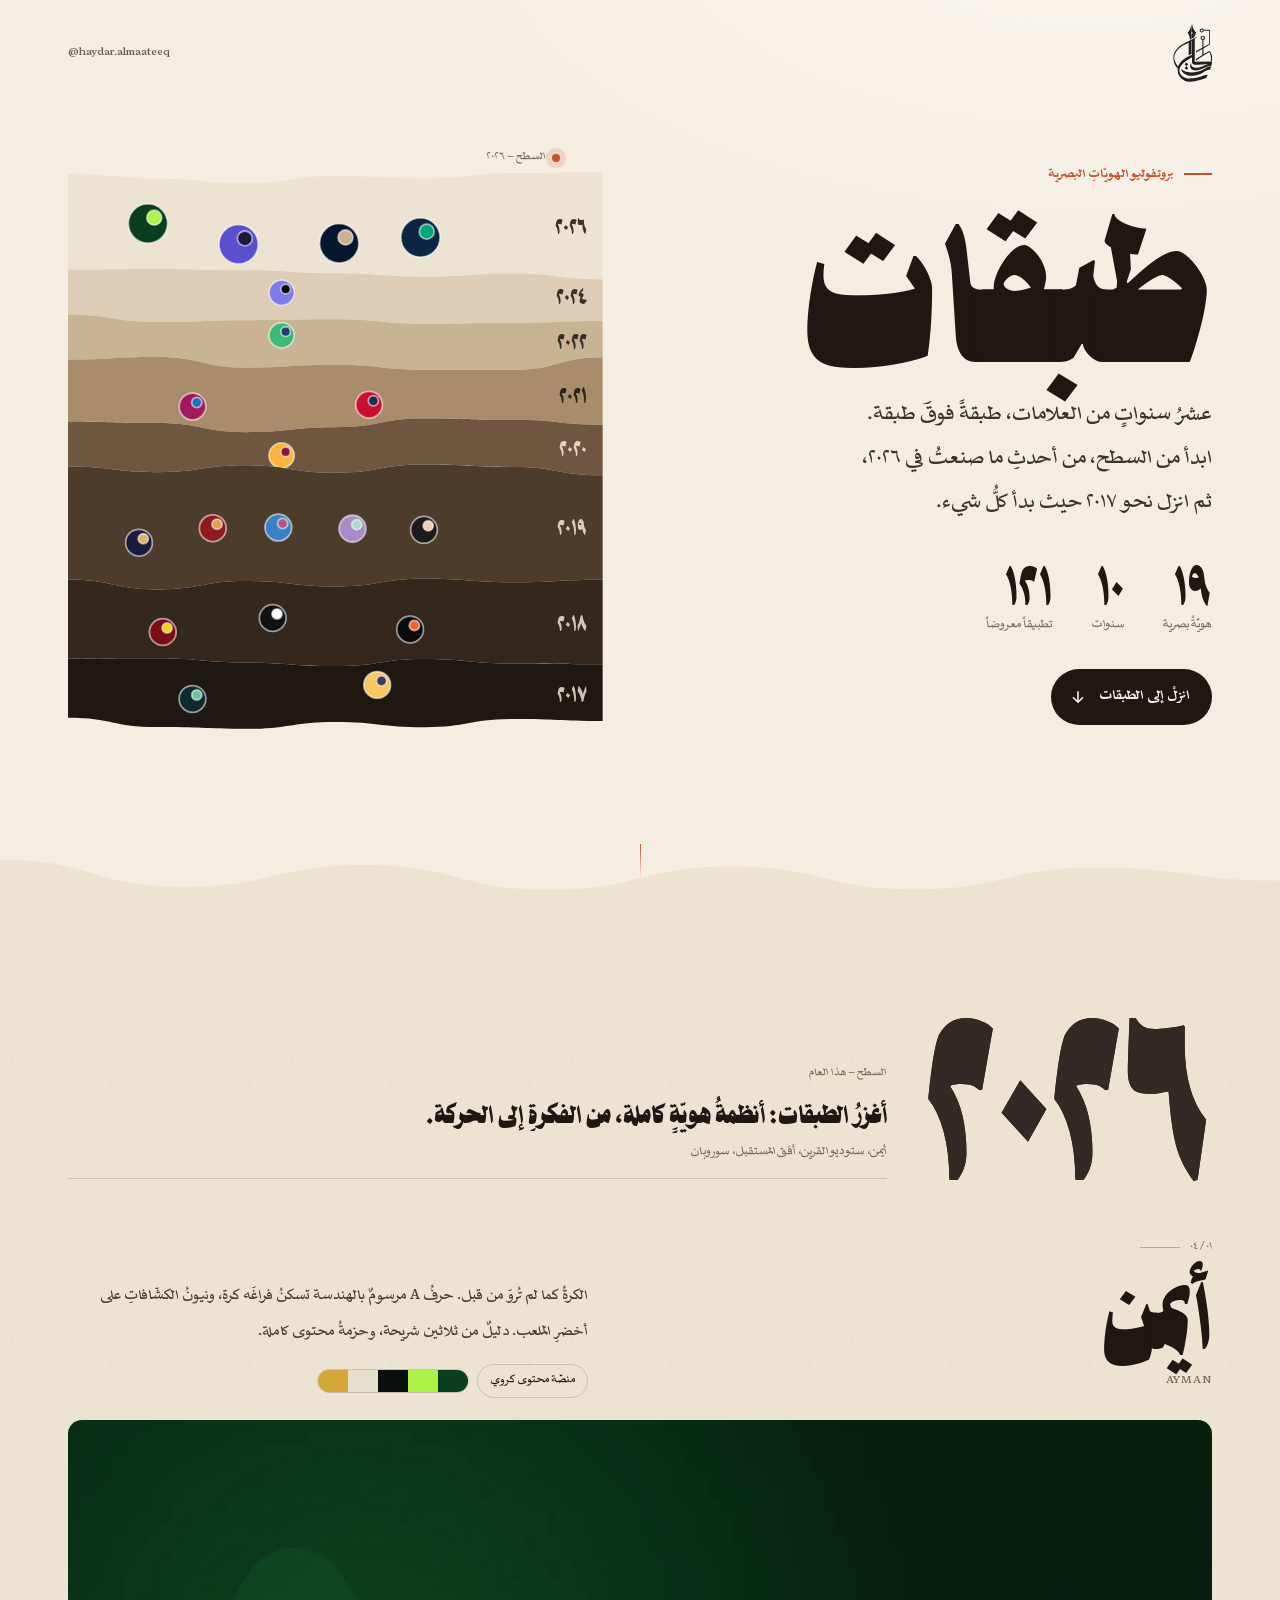
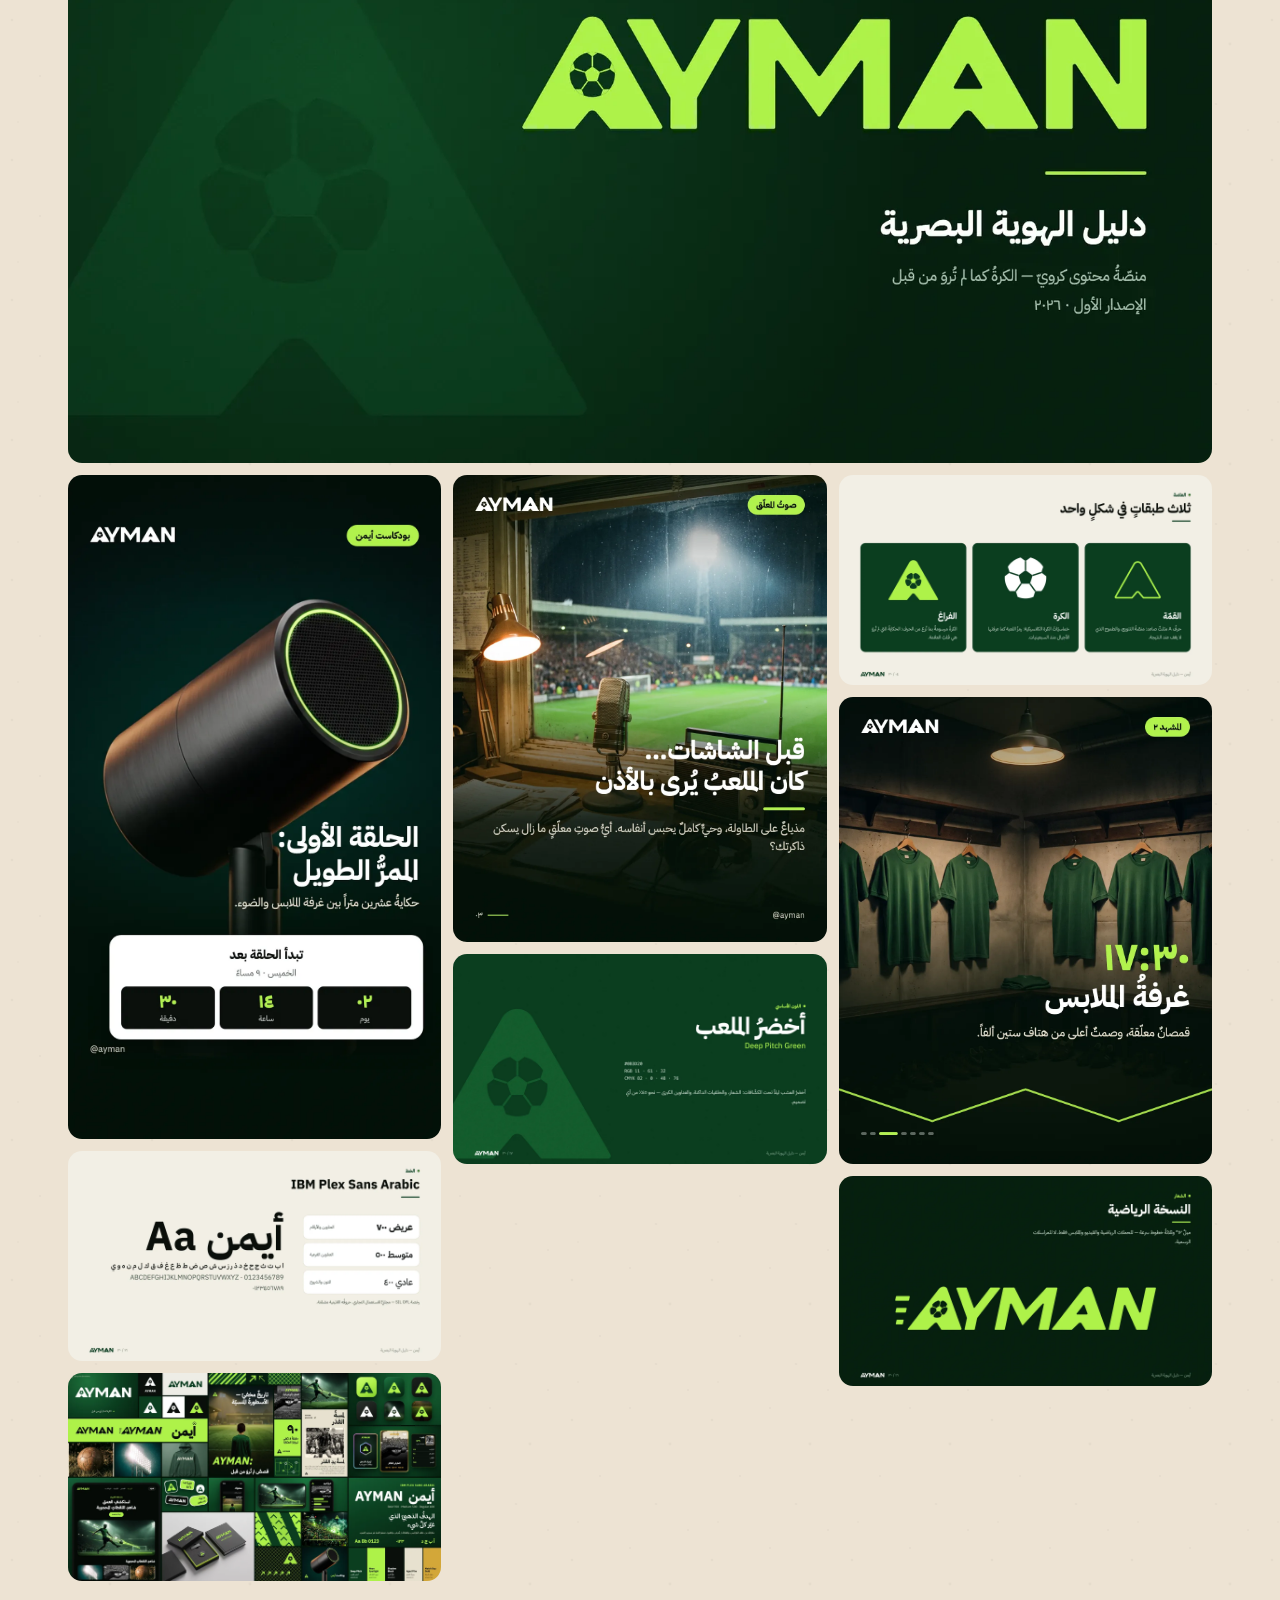
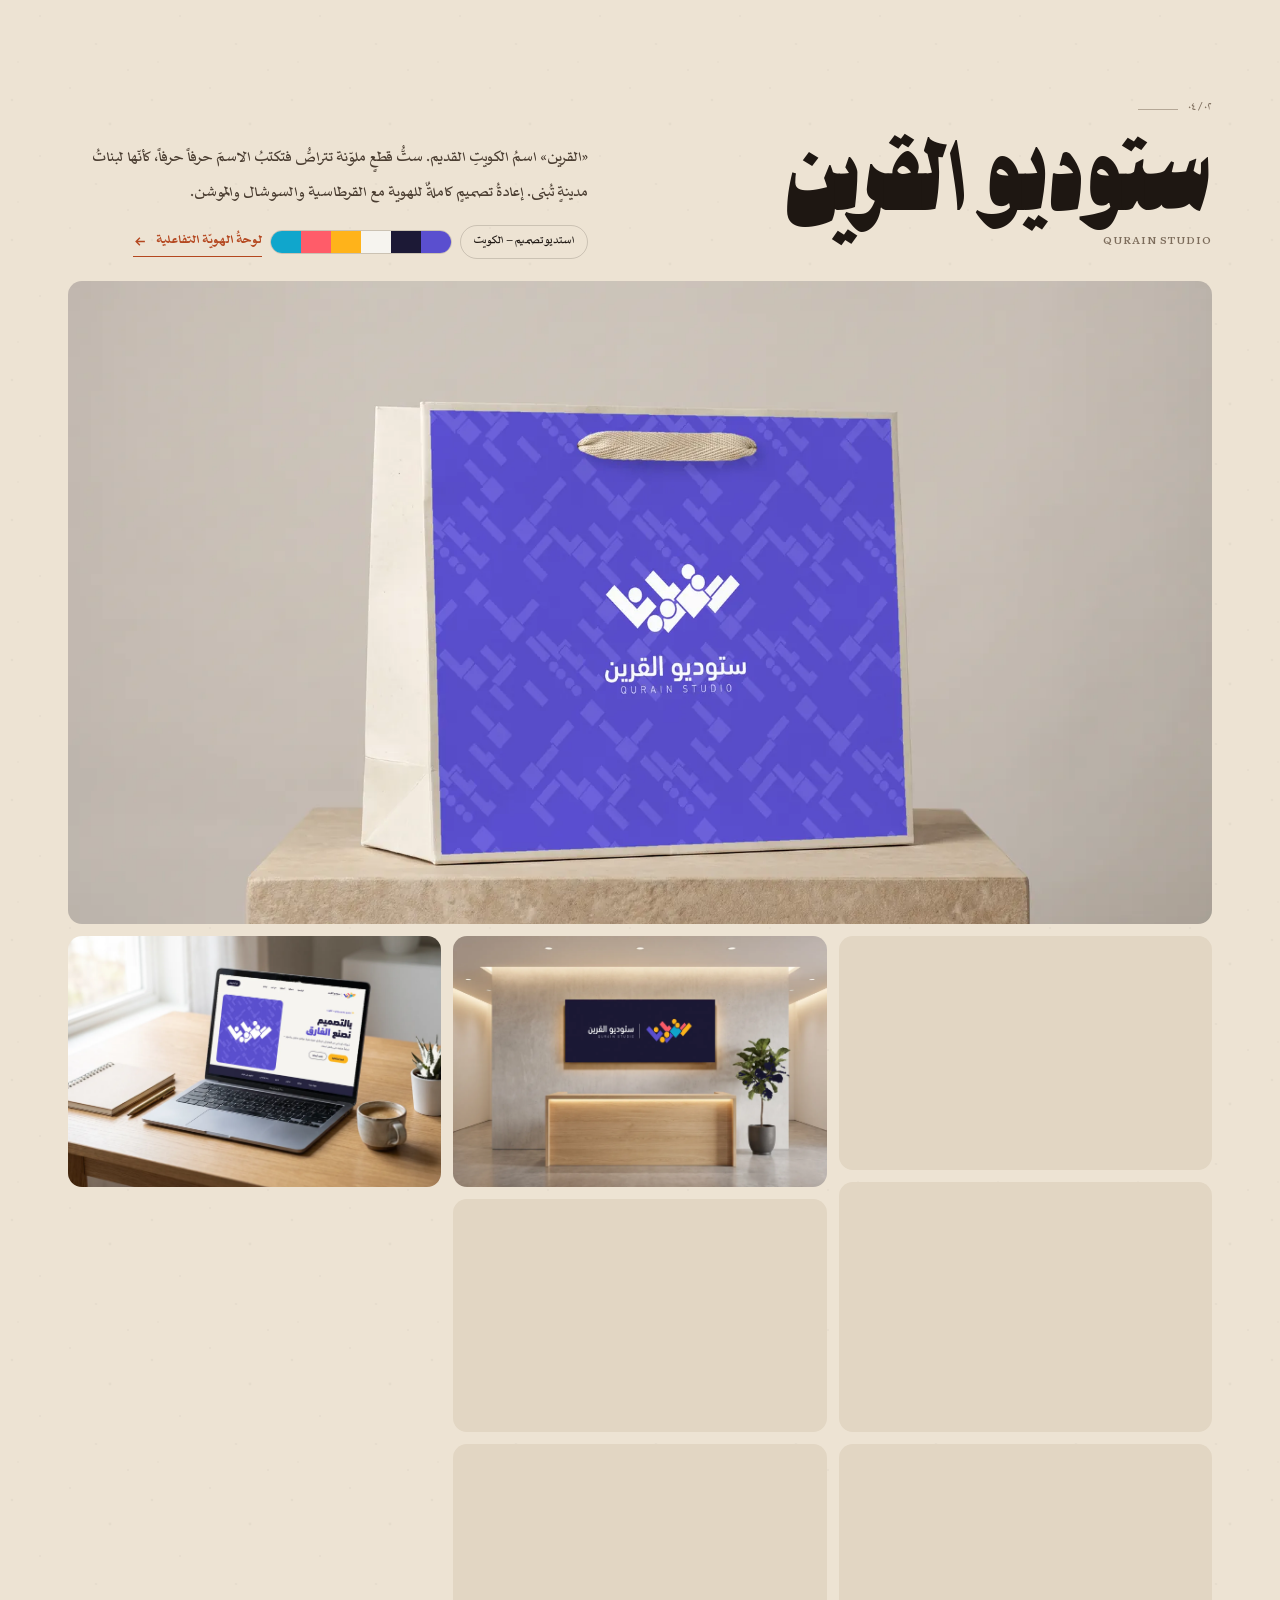
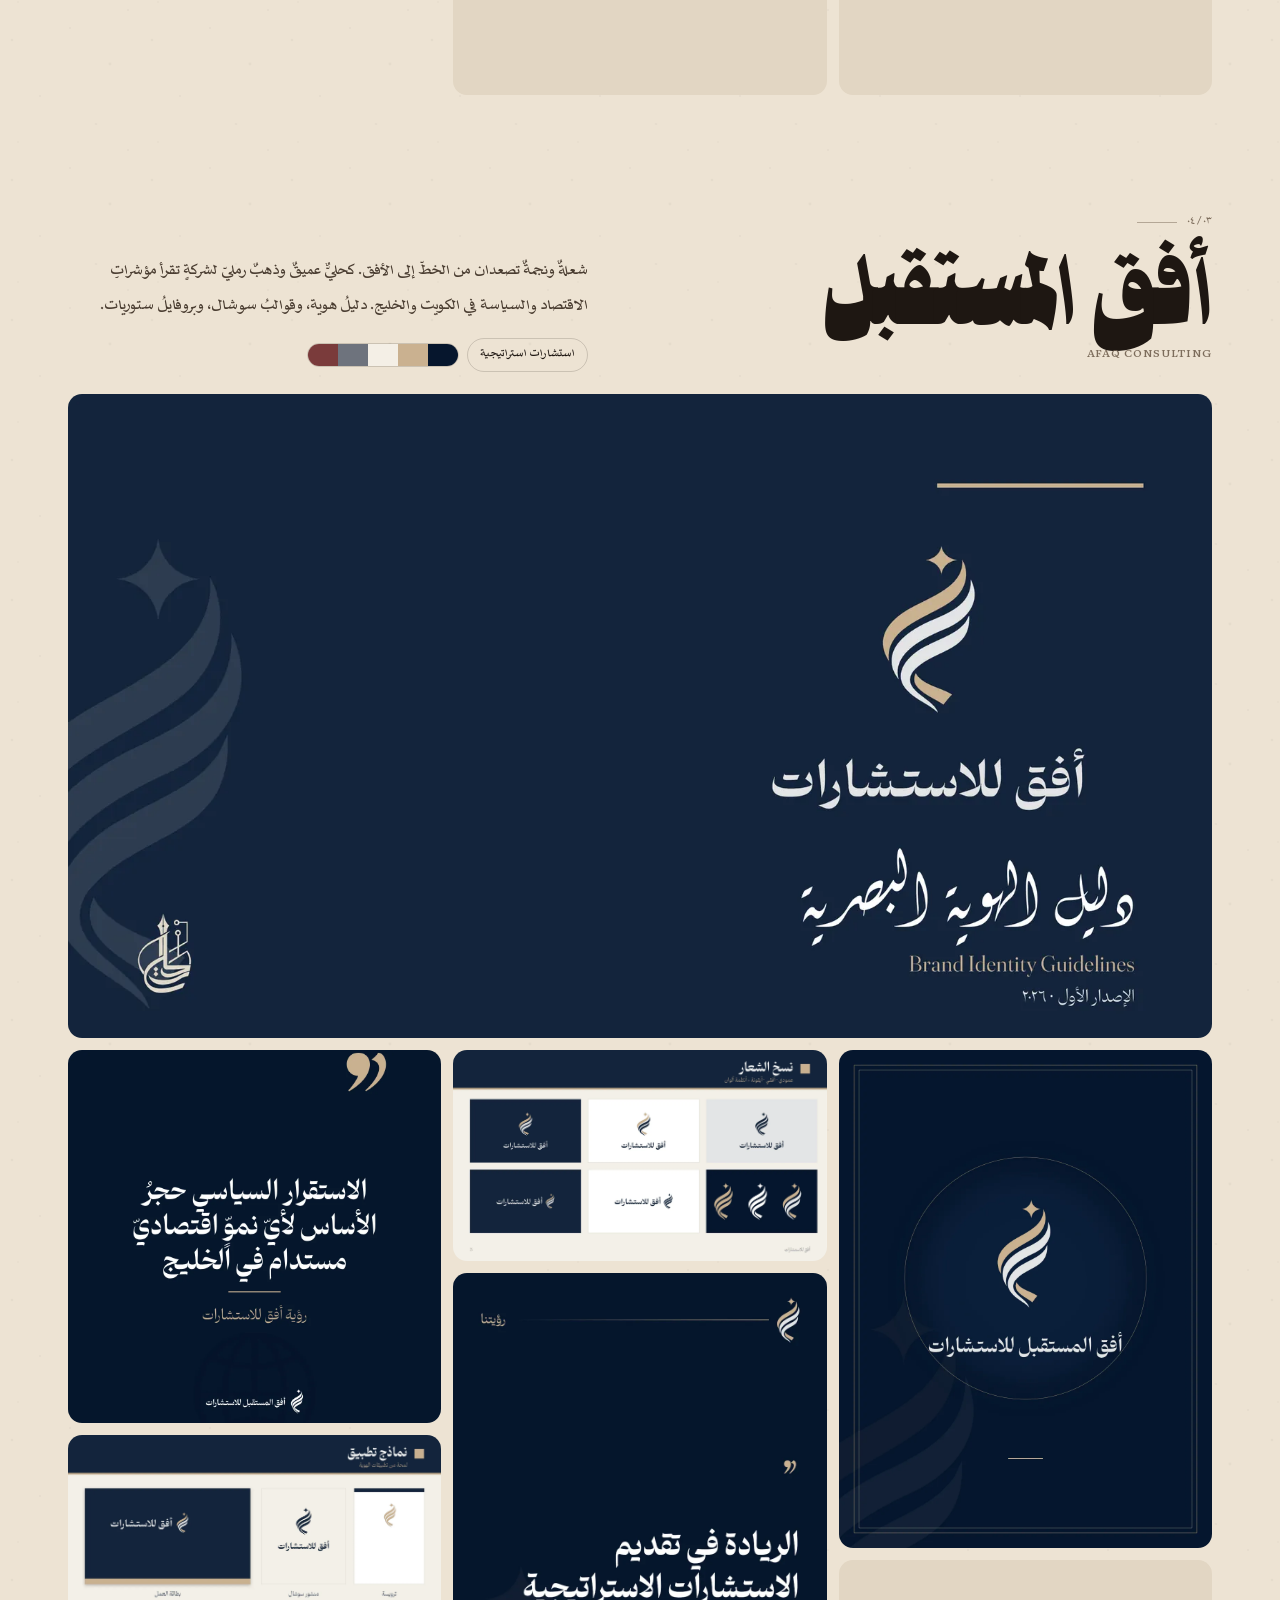
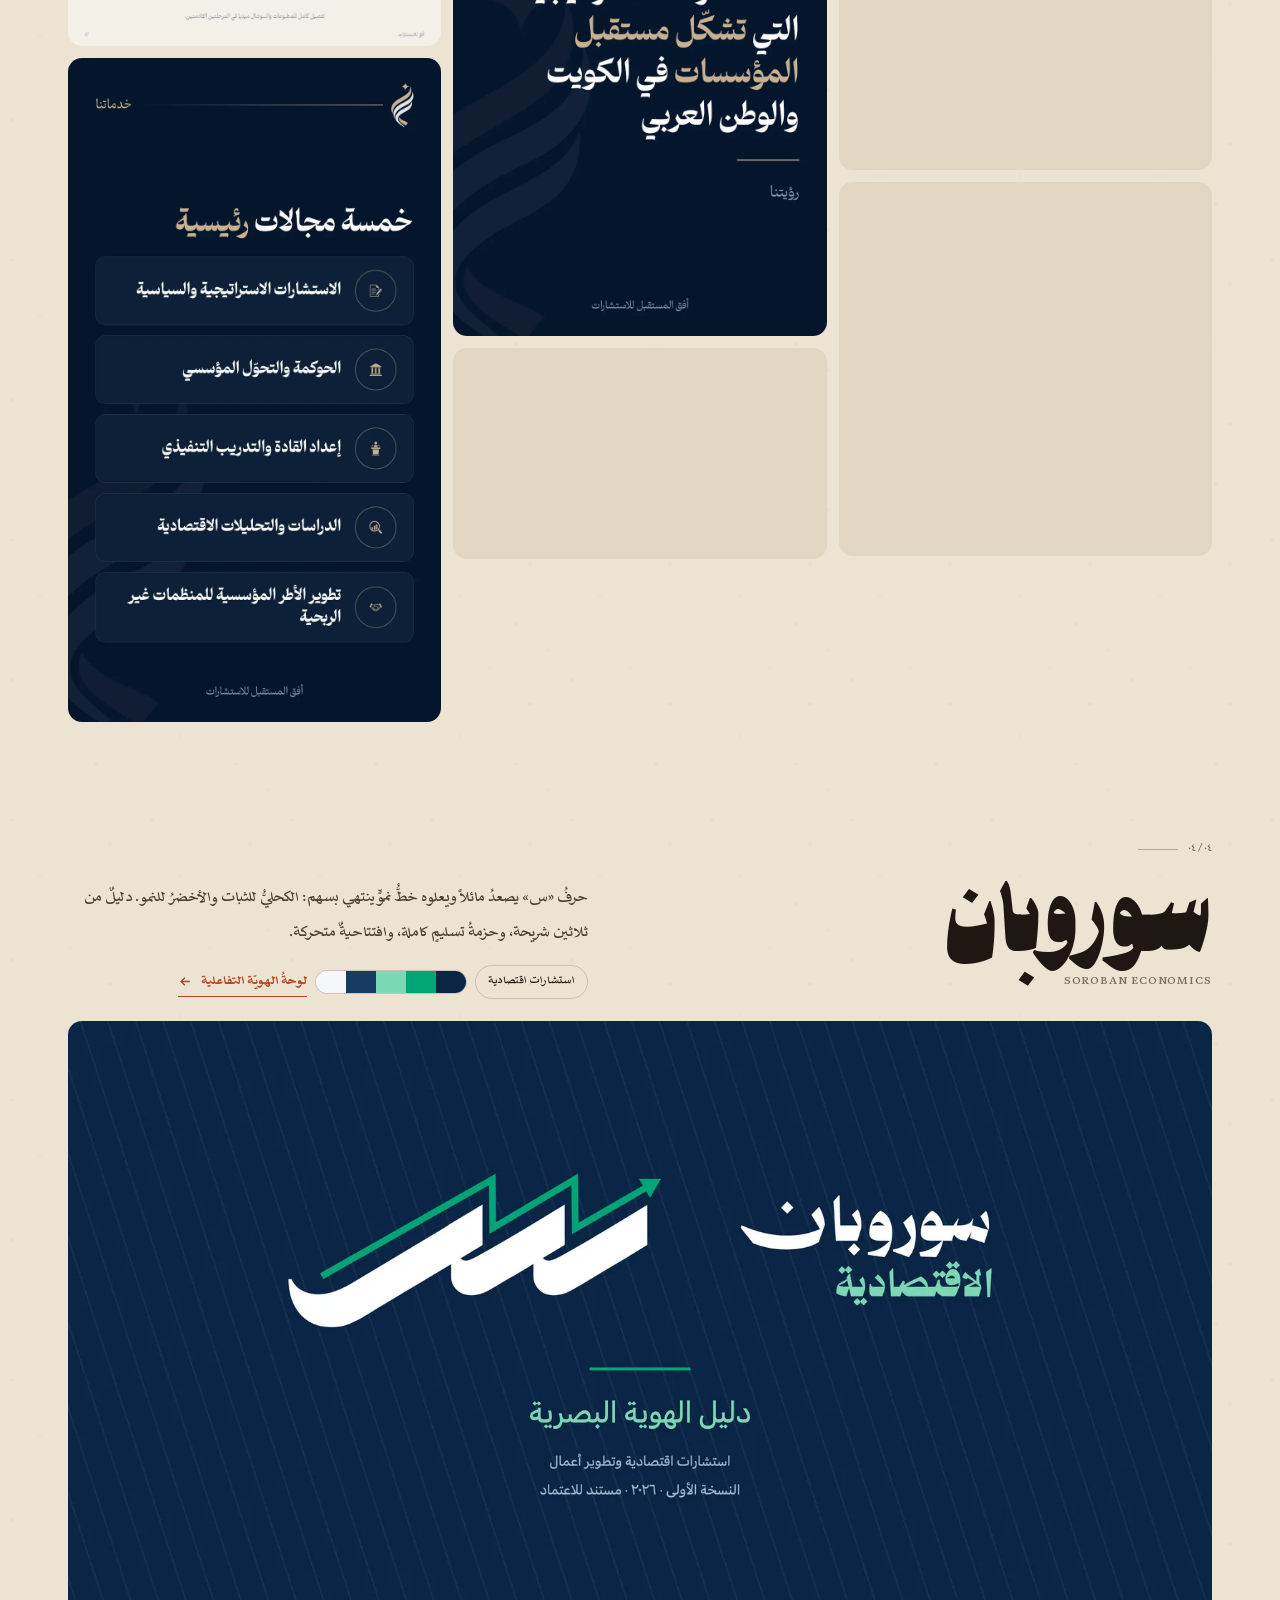
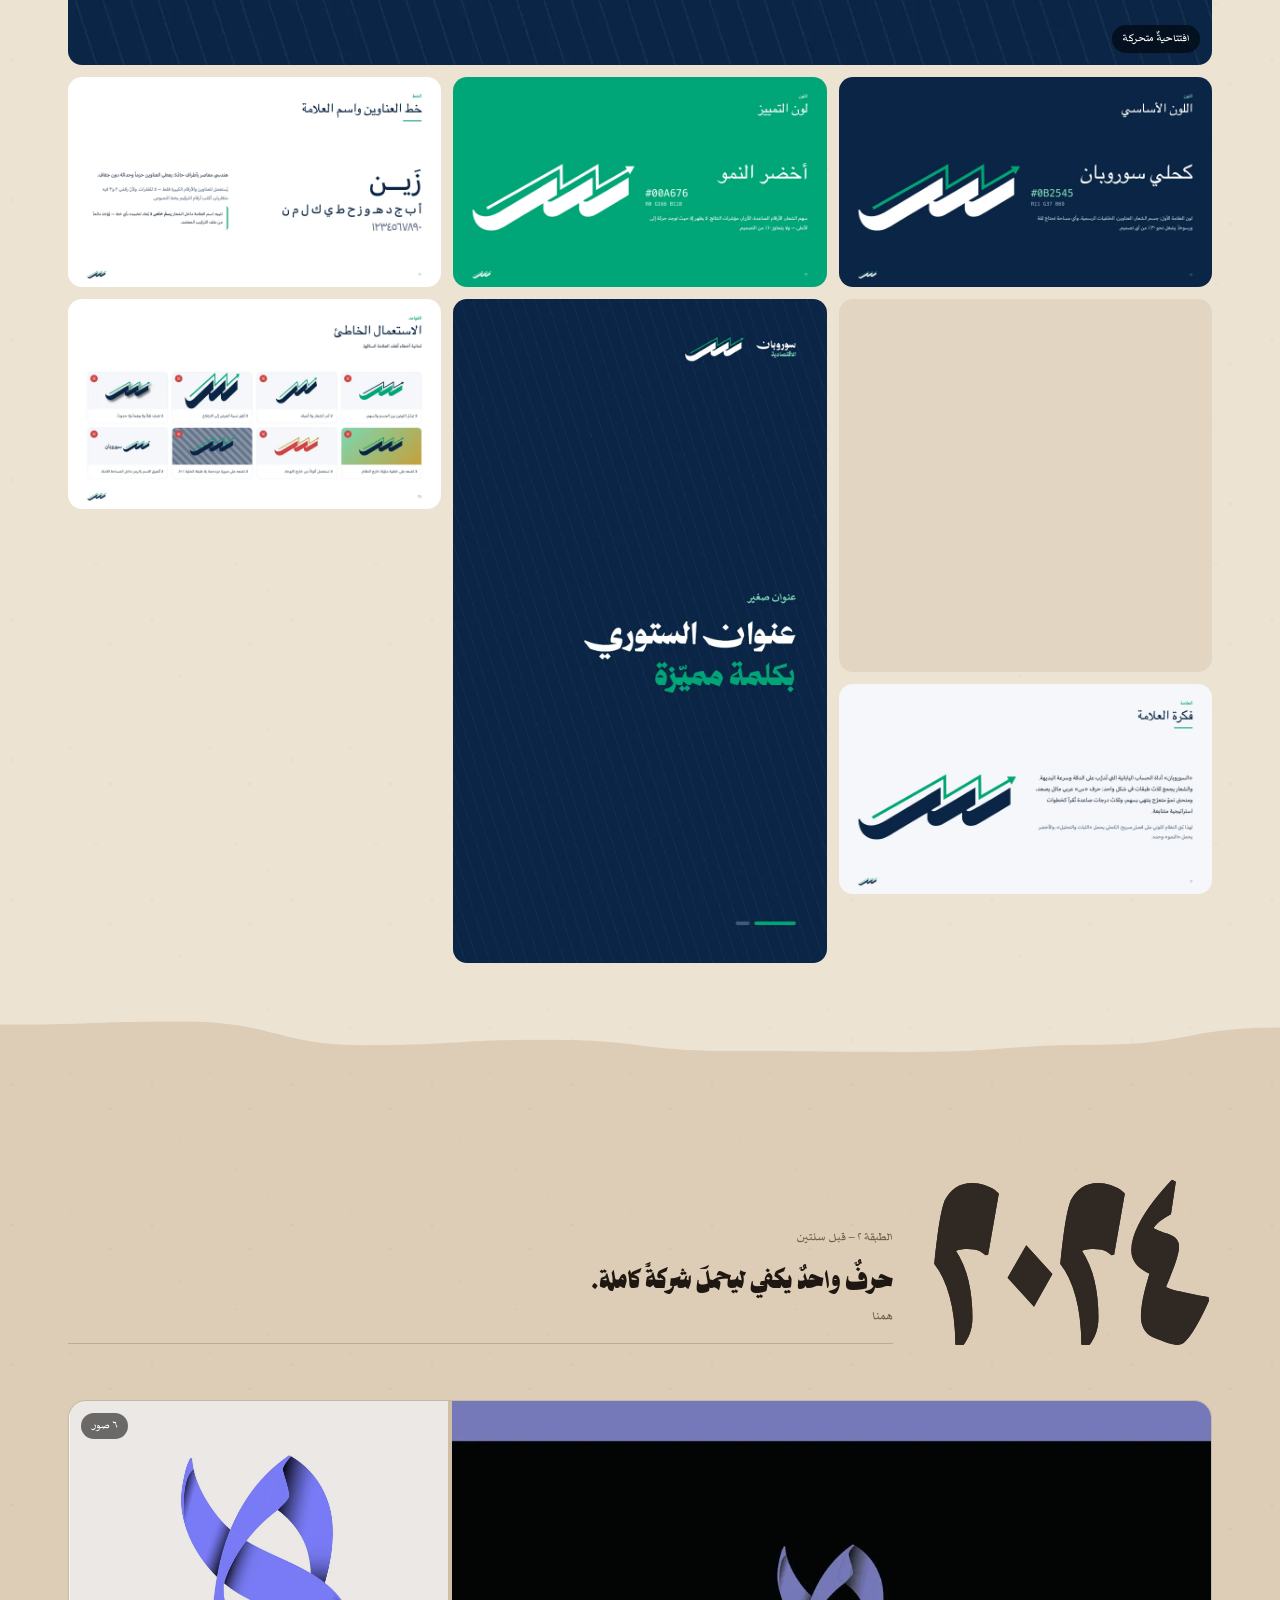
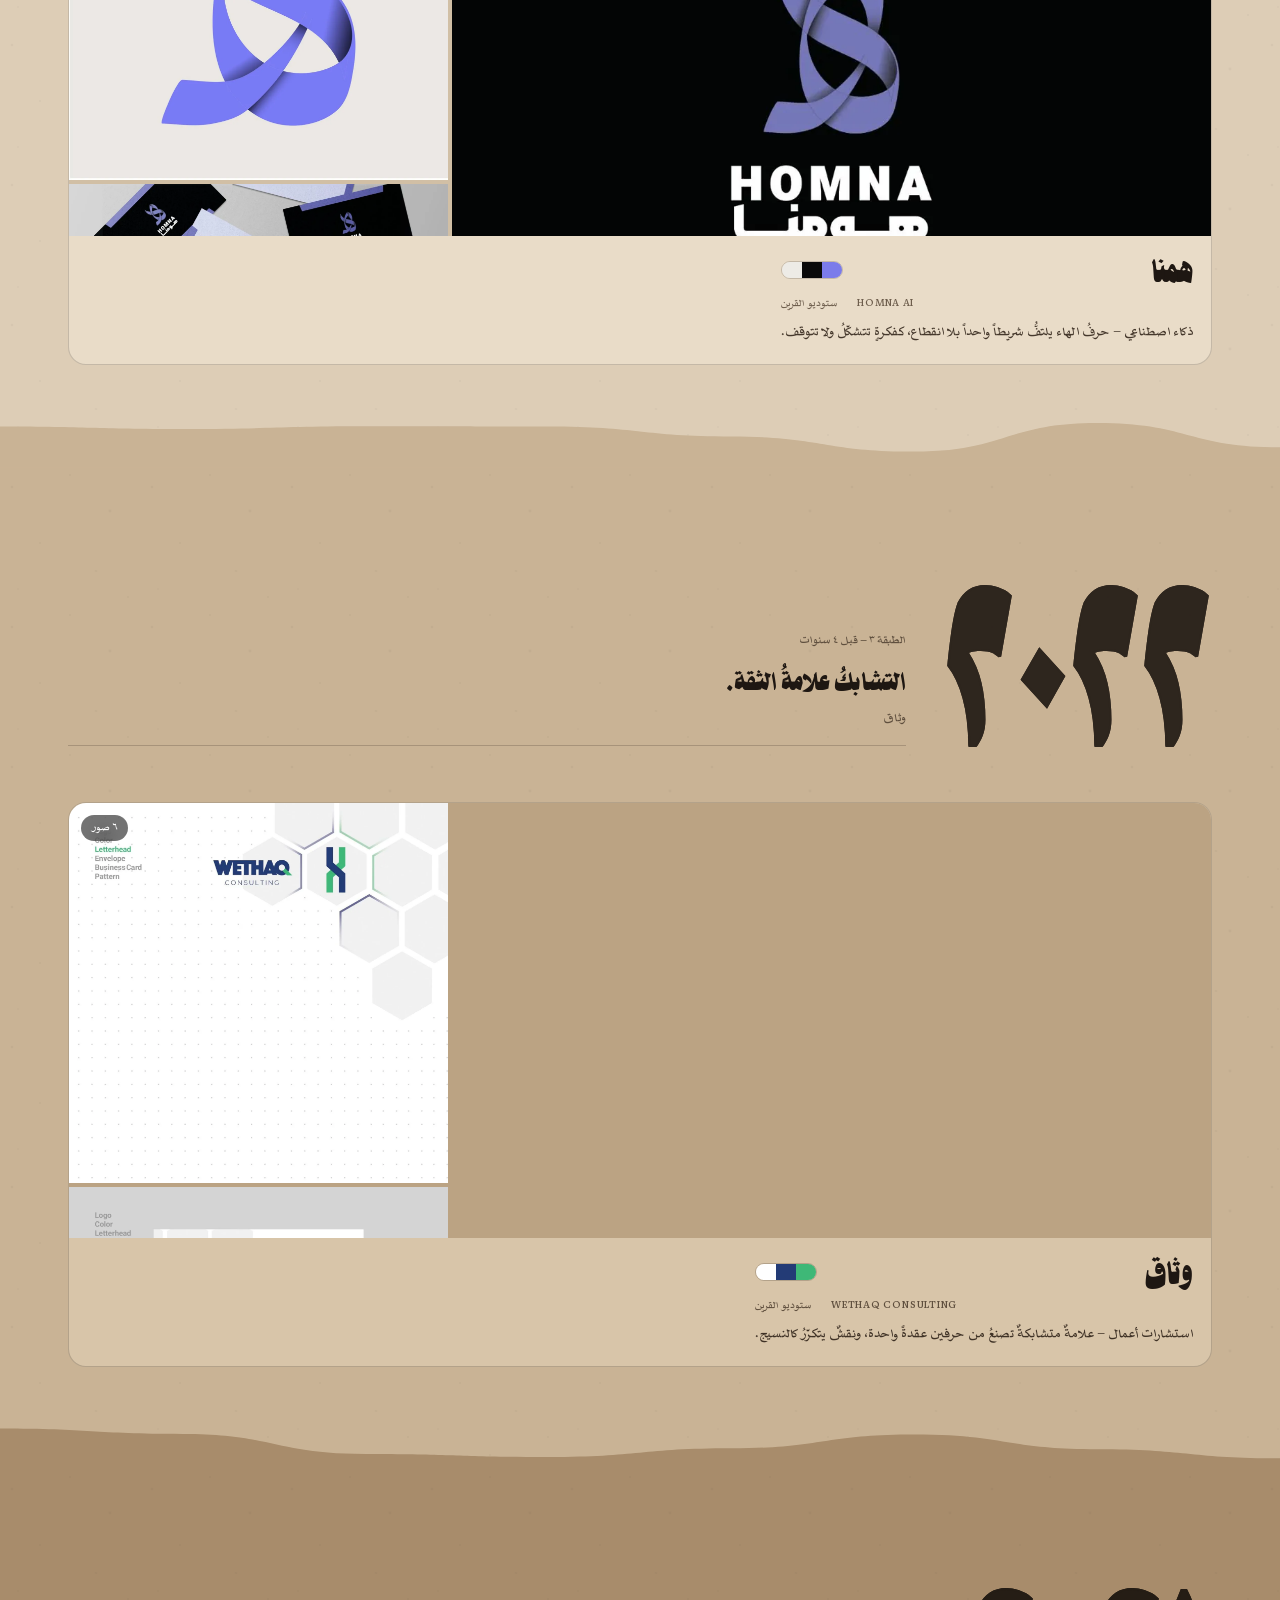
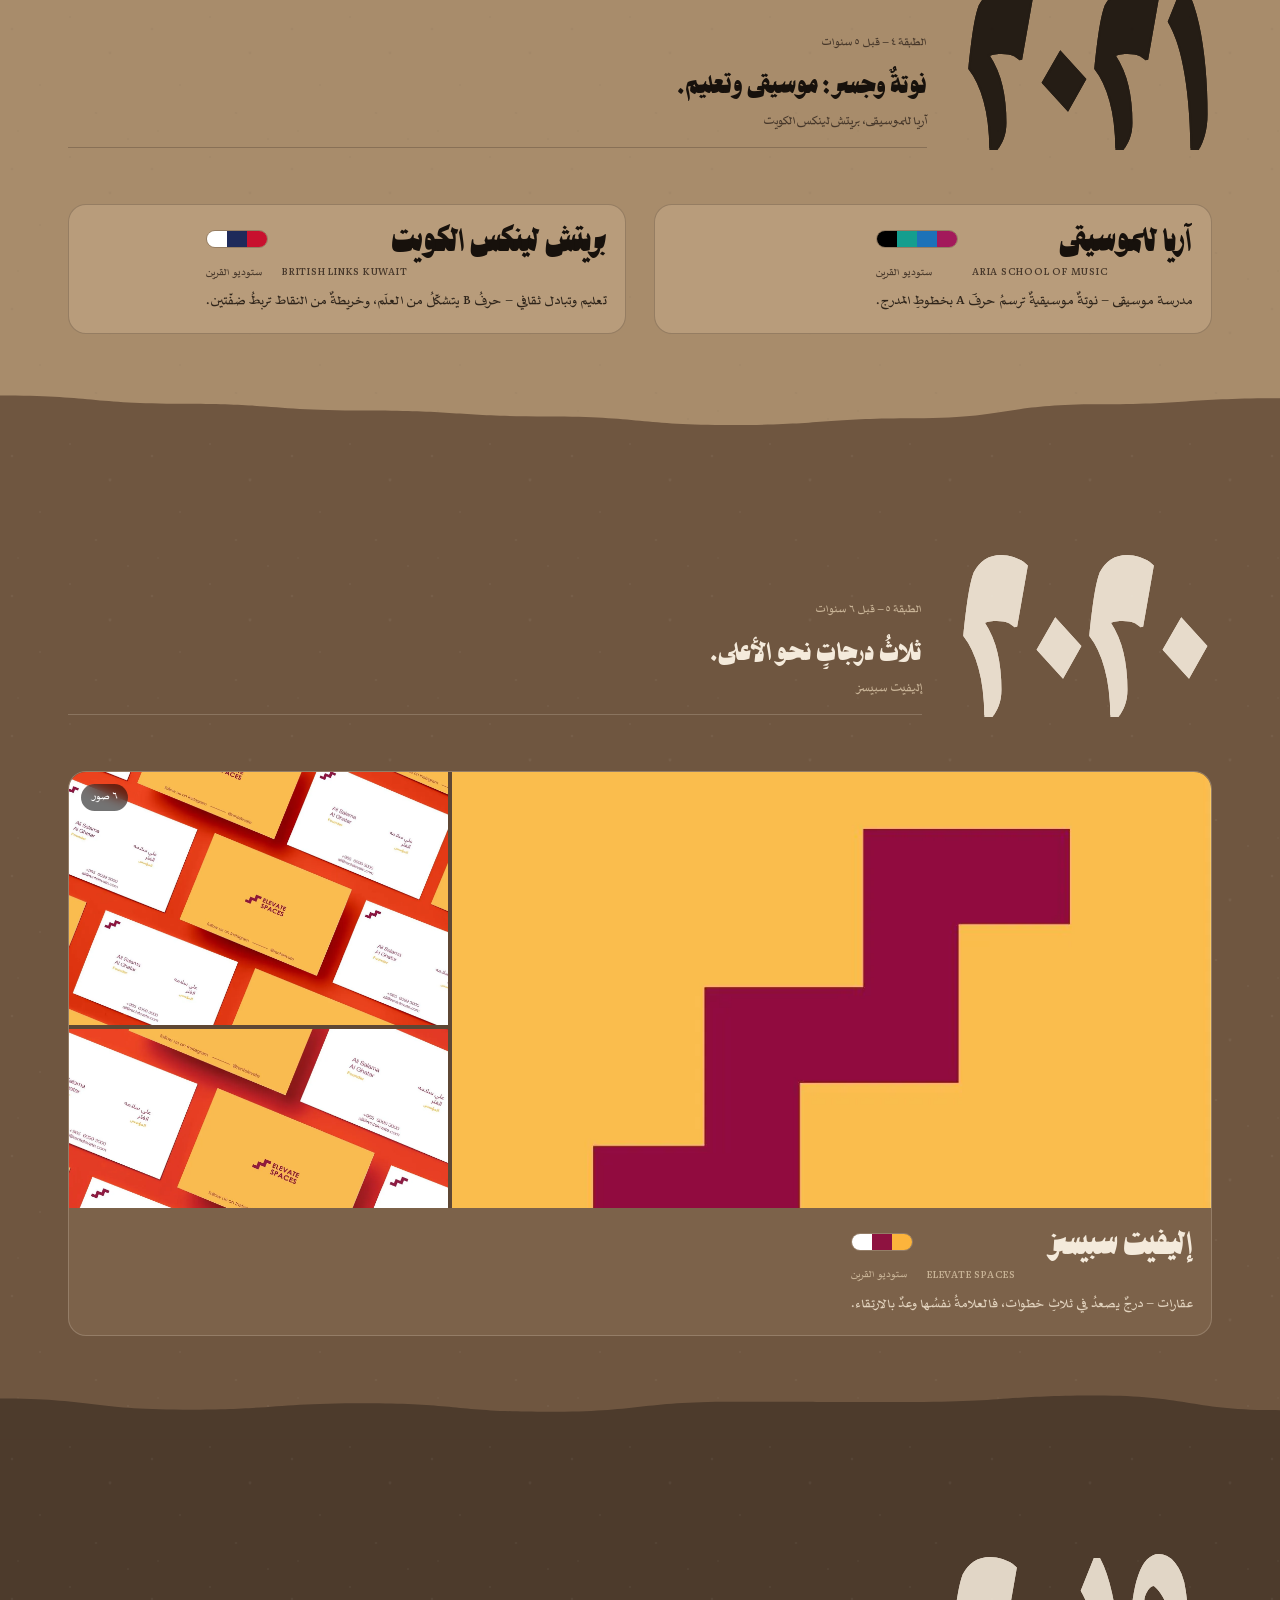
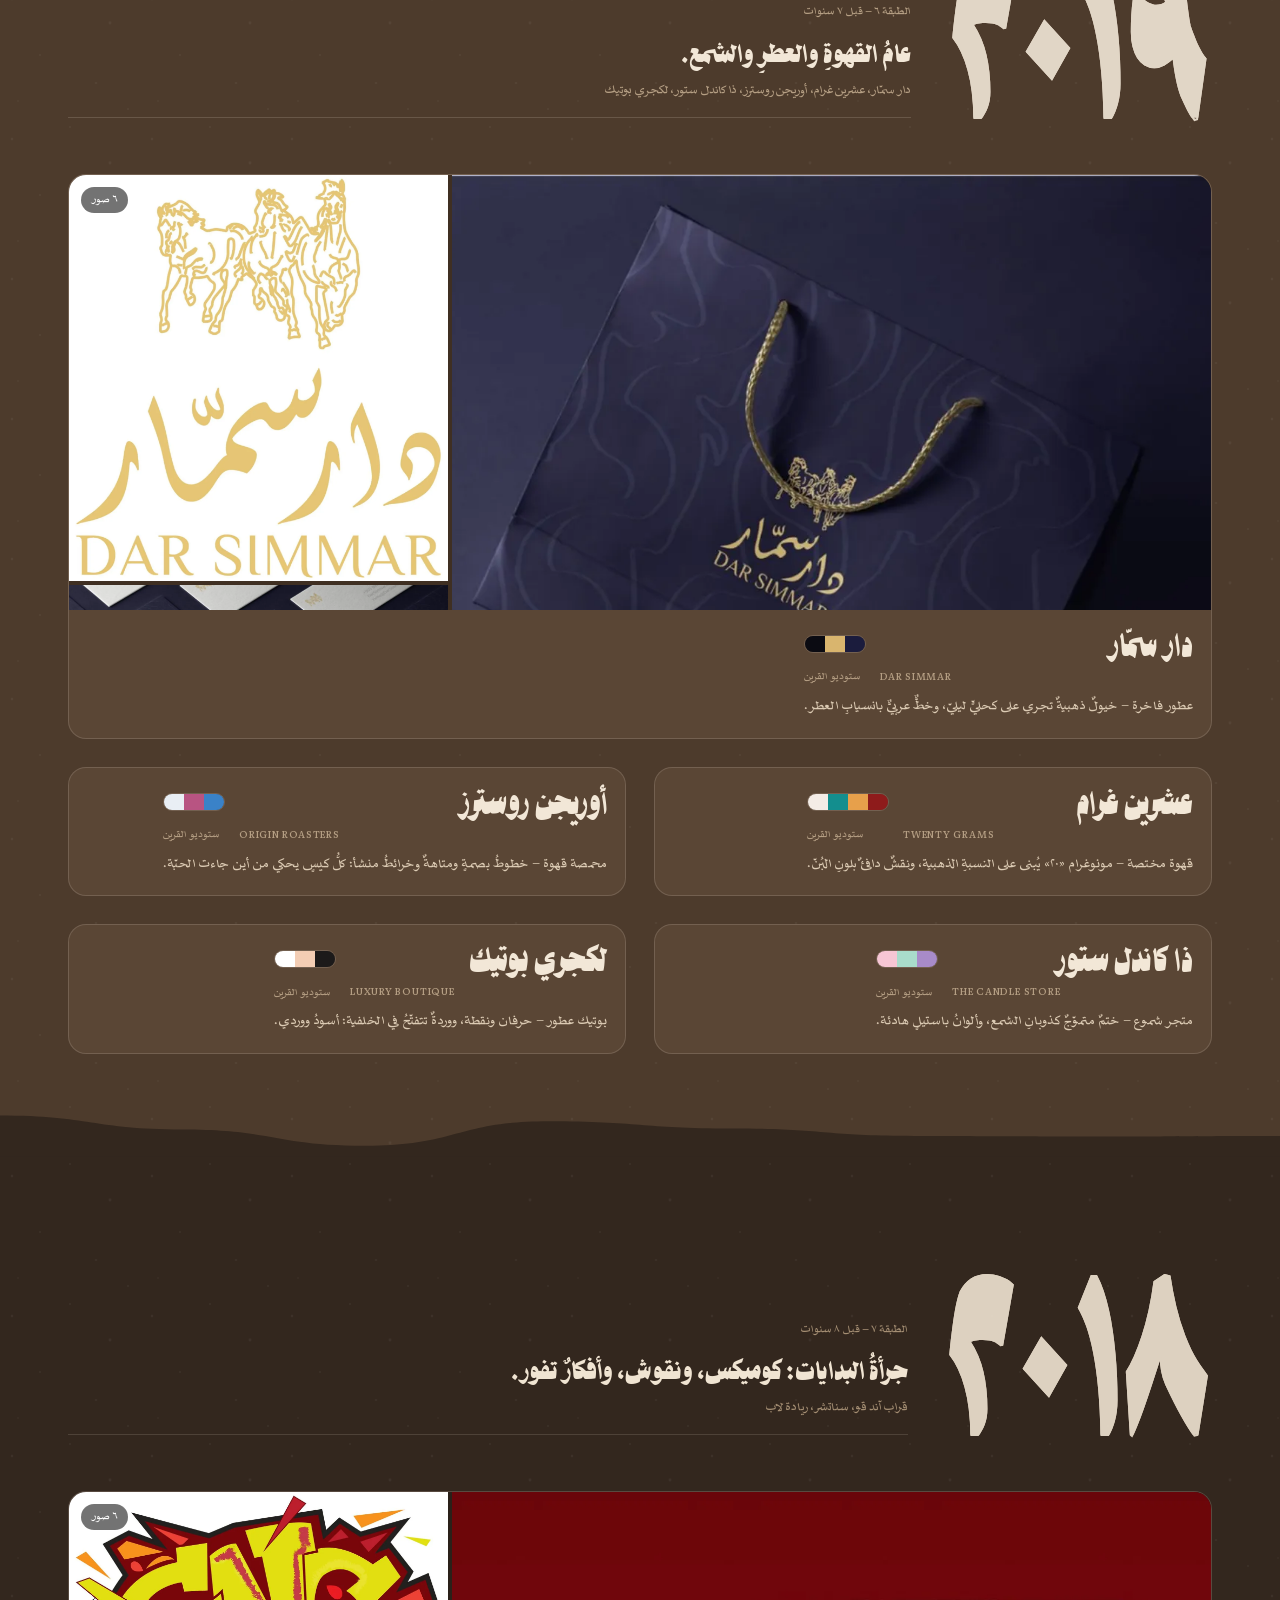
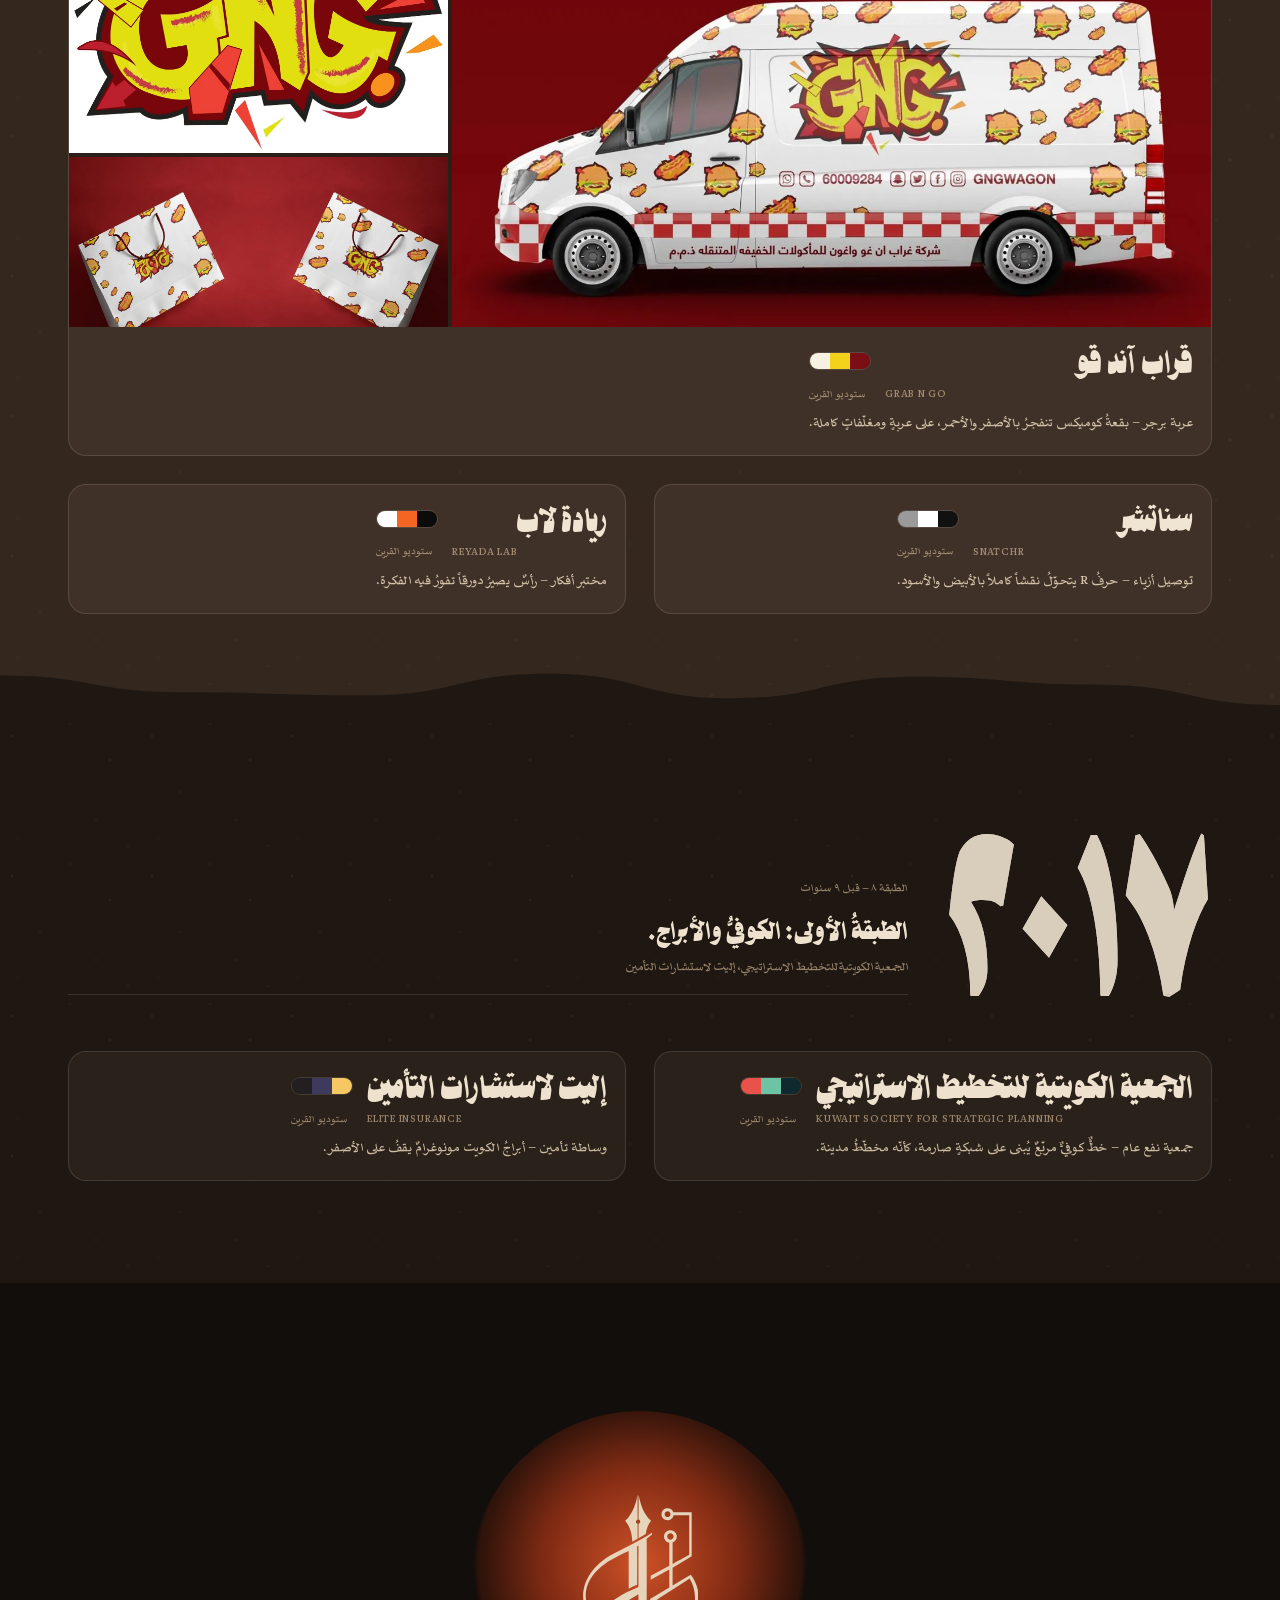
==== portfolio/index.html @ cce114b1 "بروتفوليو «طبقات»: هويّات ٢٠١٧–٢٠٢٦ في صفحة مستقلة Co-Authored-By: Claude Opus 5.5 <noreply@anthropi" ====
<!DOCTYPE html>
<html lang="ar" dir="rtl">
<head>
<meta charset="utf-8">
<meta name="viewport" content="width=device-width, initial-scale=1">
<title>طبقات — بروتفوليو الهويات | حيدر المعاتيق</title>
<meta name="description" content="عشرُ سنواتٍ من الهويّاتِ البصرية، من ٢٠١٧ إلى ٢٠٢٦، طبقةً فوقَ طبقة — أعمالُ حيدر المعاتيق.">
<meta name="theme-color" content="#F4EDE2">
<meta property="og:type" content="website">
<meta property="og:title" content="طبقات — عشرُ سنواتٍ من الهويّاتِ البصرية">
<meta property="og:description" content="من ٢٠١٧ إلى ٢٠٢٦: أيمن، ستوديو القرين، أفق المستقبل، سوروبان، وأرشيفٌ من العلامات.">
<meta property="og:url" content="https://haydarvsky.github.io/brand/portfolio/">
<meta property="og:image" content="https://haydarvsky.github.io/brand/portfolio/img/og.jpg">
<meta name="twitter:card" content="summary_large_image">
<link rel="icon" href="../img/logo-dark.svg">
<link rel="preload" href="../fonts/poster-900.woff2" as="font" type="font/woff2" crossorigin>
<link rel="preload" href="../fonts/sakkal-400.woff2" as="font" type="font/woff2" crossorigin>
<style>
@font-face{font-family:'Sakkal Saad';src:url('../fonts/sakkal-400.woff2') format('woff2');font-weight:400;font-display:swap}
@font-face{font-family:'Sakkal Saad';src:url('../fonts/sakkal-700.woff2') format('woff2');font-weight:700;font-display:swap}
@font-face{font-family:'Poster';src:url('../fonts/poster-700.woff2') format('woff2');font-weight:700;font-display:swap}
@font-face{font-family:'Poster';src:url('../fonts/poster-900.woff2') format('woff2');font-weight:900;font-display:swap}
:root{
  --paper:#F4EDE2;--ink:#1E1712;--clay:#C4532D;--clay-lt:#EE9566;
  --e-out:cubic-bezier(.22,.61,.36,1);--e-soft:cubic-bezier(.16,.84,.44,1);
  --maxw:1240px;--gut:clamp(16px,4vw,48px);
}
*,*::before,*::after{box-sizing:border-box}
[hidden]{display:none!important}
html{scroll-behavior:smooth;scroll-padding-top:20px}
body{margin:0;background:var(--paper);color:var(--ink);font-family:'Sakkal Saad',system-ui,sans-serif;font-size:19px;line-height:1.85;
  -webkit-font-smoothing:antialiased;font-synthesis:none;overflow-x:clip}
h1,h2,h3,h4{font-family:'Poster','Sakkal Saad',serif;margin:0;line-height:1.2;font-weight:900}
img,video,svg{display:block;max-width:100%}
a{color:inherit;text-decoration:none}
button{font:inherit;color:inherit;background:none;border:0;cursor:pointer;padding:0}
.wrap{max-width:var(--maxw);margin:0 auto;padding:0 var(--gut)}
.ltr{direction:ltr;unicode-bidi:isolate}
:focus-visible{outline:2px solid var(--clay);outline-offset:3px;border-radius:4px}

/* ============ البطل ============ */
.hero{position:relative;min-height:100svh;display:flex;align-items:center;padding:40px 0 60px;
  background:
   radial-gradient(1200px 600px at 85% -10%, #FBF6EE 0%, transparent 60%),
   var(--paper)}
.hero .wrap{display:grid;grid-template-columns:1.02fr 1fr;gap:clamp(24px,5vw,72px);align-items:center;width:100%}
.hero-top{position:absolute;top:24px;inset-inline:0}
.hero-top .wrap{display:flex;justify-content:space-between;align-items:center}
.hero-top img{height:58px;width:auto}
.hero-top .hand{font-size:15px;color:#6F6152}
.kicker{display:inline-flex;align-items:center;gap:10px;font-size:15px;color:var(--clay);font-weight:700;letter-spacing:0}
.kicker::before{content:"";width:28px;height:2px;background:currentColor}
.hero h1{font-size:clamp(84px,14vw,196px);line-height:.95;margin:14px 0 6px;color:var(--ink)}
.hero h1 span{display:inline-block}
.hero .lead{font-size:clamp(20px,2.2vw,26px);line-height:1.7;max-width:30ch;color:#3E3329;margin:18px 0 28px}
.stats{display:flex;gap:clamp(18px,3vw,40px);flex-wrap:wrap;margin:0 0 30px;padding:0;list-style:none}
.stats li{display:flex;flex-direction:column}
.stats b{font-family:'Poster';font-size:clamp(40px,5vw,58px);line-height:1;color:var(--ink)}
.stats small{font-size:15px;color:#7A6B5C}
.cta{display:inline-flex;align-items:center;gap:12px;background:var(--ink);color:var(--paper);padding:12px 22px 12px 18px;border-radius:999px;font-weight:700;font-size:17px;
  transition:transform .26s var(--e-out),background .26s}
.cta:hover{transform:translateY(-2px);background:var(--clay)}
.cta svg{width:18px;height:18px;stroke:currentColor;fill:none;stroke-width:2.2;stroke-linecap:round;stroke-linejoin:round}

/* المقطع الجيولوجي */
.strata{position:relative;width:100%;aspect-ratio:1/1.08;max-height:78svh;margin-inline:auto}
.strata svg{width:100%;height:100%;overflow:visible}
.strata .band{opacity:0;transform:translateY(-14px);transition:opacity .7s var(--e-soft),transform .9s var(--e-soft)}
.strata.on .band{opacity:1;transform:none}
.strata .yr{font-family:'Poster';font-size:26px;font-weight:700}
.strata .pebble{cursor:pointer;transform-box:fill-box;transform-origin:center;transition:transform .3s var(--e-out)}
.strata .pebble:hover,.strata .pebble:focus{transform:scale(1.35)}
.strata .pebble circle{stroke:rgba(255,255,255,.55);stroke-width:2}
.tip{position:absolute;pointer-events:none;background:var(--ink);color:var(--paper);font-size:15px;padding:4px 12px;border-radius:999px;white-space:nowrap;
  transform:translate(50%,-130%);opacity:0;transition:opacity .18s}
.tip.on{opacity:1}
.surface-note{position:absolute;top:-6px;inset-inline-start:8%;font-size:14px;color:#7A6B5C;display:flex;gap:6px;align-items:center}
.surface-note::before{content:"";width:8px;height:8px;border-radius:50%;background:var(--clay);box-shadow:0 0 0 6px rgba(196,83,45,.16);animation:pulse 2.4s infinite}
@keyframes pulse{50%{box-shadow:0 0 0 12px rgba(196,83,45,0)}}
.scroll-hint{position:absolute;bottom:22px;inset-inline:0;display:flex;justify-content:center;font-size:14px;color:#7A6B5C;gap:8px;align-items:center}
.scroll-hint i{width:1px;height:34px;background:linear-gradient(var(--clay),transparent);animation:drip 2s infinite var(--e-soft);transform-origin:top}
@keyframes drip{0%{transform:scaleY(0)}60%{transform:scaleY(1)}100%{transform:scaleY(1);opacity:0}}

/* ============ مقياس العمق ============ */
.gauge{position:fixed;left:16px;top:50%;transform:translateY(-50%);z-index:40;display:flex;flex-direction:column;gap:2px;
  padding:12px 10px;border-radius:18px;background:rgba(30,23,18,.72);backdrop-filter:blur(10px);-webkit-backdrop-filter:blur(10px);
  color:#EFE5D6;opacity:0;pointer-events:none;transition:opacity .4s}
.gauge.show{opacity:1;pointer-events:auto}
.gauge .lbl{font-size:11px;color:#B9A892;text-align:center;margin-bottom:4px}
.gauge a{display:flex;align-items:center;gap:8px;font-size:14px;padding:2px 4px;border-radius:8px;color:#A8977F;transition:color .2s}
.gauge a i{width:10px;height:2px;background:currentColor;transition:width .3s var(--e-out)}
.gauge a.on{color:#fff;font-weight:700}
.gauge a.on i{width:22px;background:var(--clay-lt)}
.gauge a:hover{color:#fff}

/* ============ الطبقات ============ */
.layer{position:relative;background:var(--bg);color:var(--fg);padding:clamp(70px,9vw,120px) 0 clamp(60px,8vw,110px)}
.layer .edge{position:absolute;top:0;left:0;width:100%;height:60px;transform:translateY(-99%);pointer-events:none}
.layer .edge path{fill:var(--bg)}
.layer::after{content:"";position:absolute;inset:0;pointer-events:none;opacity:var(--grain,.35);mix-blend-mode:multiply;
  background-image:url("data:image/svg+xml,%3Csvg xmlns='http://www.w3.org/2000/svg' width='140' height='140'%3E%3Cg fill='%23000' fill-opacity='.06'%3E%3Ccircle cx='12' cy='20' r='1.2'/%3E%3Ccircle cx='70' cy='8' r='.9'/%3E%3Ccircle cx='110' cy='44' r='1.4'/%3E%3Ccircle cx='40' cy='76' r='1'/%3E%3Ccircle cx='96' cy='104' r='1.1'/%3E%3Ccircle cx='18' cy='122' r='.8'/%3E%3Ccircle cx='128' cy='130' r='1'/%3E%3C/g%3E%3C/svg%3E")}
.layer.dark::after{mix-blend-mode:screen;background-image:url("data:image/svg+xml,%3Csvg xmlns='http://www.w3.org/2000/svg' width='140' height='140'%3E%3Cg fill='%23fff' fill-opacity='.05'%3E%3Ccircle cx='12' cy='20' r='1.2'/%3E%3Ccircle cx='70' cy='8' r='.9'/%3E%3Ccircle cx='110' cy='44' r='1.4'/%3E%3Ccircle cx='40' cy='76' r='1'/%3E%3Ccircle cx='96' cy='104' r='1.1'/%3E%3Ccircle cx='18' cy='122' r='.8'/%3E%3Ccircle cx='128' cy='130' r='1'/%3E%3C/g%3E%3C/svg%3E")}
.layer>.wrap{position:relative;z-index:1}
.lhead{display:grid;grid-template-columns:auto 1fr;gap:clamp(16px,3vw,40px);align-items:end;margin-bottom:clamp(30px,5vw,56px)}
.year{font-family:'Poster';font-weight:900;font-size:clamp(96px,16vw,230px);line-height:.8;color:transparent;-webkit-text-stroke:2px var(--fg);opacity:.9;
  background:linear-gradient(var(--fg),var(--fg)) no-repeat;background-size:100% 0;background-position:bottom;-webkit-background-clip:text;background-clip:text;
  transition:background-size 1.2s var(--e-soft)}
.layer.in .year{background-size:100% 100%}
.lmeta{padding-bottom:12px;border-bottom:1px solid var(--line);display:flex;flex-direction:column;gap:6px}
.lmeta .depth{font-size:14px;color:var(--mut)}
.lmeta p{margin:0;font-size:clamp(20px,2.2vw,26px);line-height:1.5;font-family:'Poster';font-weight:700}
.lmeta .names{font-size:15px;color:var(--mut)}

/* فصول ٢٠٢٦ */
.chapter{margin-bottom:clamp(60px,9vw,120px)}
.chapter:last-child{margin-bottom:0}
.ch-head{display:grid;grid-template-columns:1.1fr 1fr;gap:clamp(18px,4vw,56px);align-items:end;margin-bottom:22px}
.ch-num{font-size:14px;color:var(--mut);display:flex;gap:10px;align-items:center}
.ch-num::after{content:"";flex:0 0 40px;height:1px;background:currentColor;opacity:.5}
.ch-head h3{font-size:clamp(48px,7vw,96px);line-height:1;margin:8px 0 4px}
.ch-head .en{font-size:15px;color:var(--mut);letter-spacing:.06em;text-transform:uppercase}
.ch-head .about{margin:0;font-size:18.5px;line-height:1.9;color:var(--fg2)}
.tags{display:flex;flex-wrap:wrap;gap:8px;align-items:center;margin-top:14px}
.tag{font-size:14px;padding:3px 12px;border-radius:999px;border:1px solid var(--line)}
.sw{display:flex;gap:0;border-radius:999px;overflow:hidden;height:24px;border:1px solid var(--line)}
.sw button{width:30px;height:100%;position:relative}
.sw button:hover::after{content:attr(data-hex);position:absolute;bottom:130%;left:50%;transform:translateX(-50%);background:#111;color:#fff;font-size:12px;padding:2px 8px;border-radius:6px;direction:ltr;white-space:nowrap}
.link-btn{display:inline-flex;align-items:center;gap:8px;font-size:15px;font-weight:700;color:var(--acc);border-bottom:1px solid currentColor;padding-bottom:1px}
.link-btn svg{width:15px;height:15px;stroke:currentColor;fill:none;stroke-width:2.2}

.mosaic{columns:3;column-gap:12px}
.mosaic .tile{break-inside:avoid;margin-bottom:12px;width:100%}
.lead-t{margin-bottom:12px}
.tile{position:relative;overflow:hidden;border-radius:14px;background:var(--tile);cursor:zoom-in;
  opacity:0;transform:translateY(26px) scale(.985);transition:opacity .8s var(--e-soft),transform 1s var(--e-soft);transition-delay:calc(var(--i)*70ms)}
.chapter.in .tile{opacity:1;transform:none}
.tile{display:block;width:100%}
.tile.hero-t{aspect-ratio:16/9}
.tile img,.tile video{width:100%;height:auto;transition:transform 1.2s var(--e-soft)}
.tile.hero-t img,.tile.hero-t video{height:100%;object-fit:cover}
.tile:hover img,.tile:hover video{transform:scale(1.045)}
.tile .play{position:absolute;bottom:12px;inset-inline-start:12px;background:rgba(0,0,0,.55);color:#fff;font-size:13px;padding:2px 10px;border-radius:999px;backdrop-filter:blur(6px)}

/* الأرشيف */
.grid{display:grid;grid-template-columns:repeat(2,1fr);gap:clamp(16px,2.4vw,28px)}
.card{position:relative;display:flex;flex-direction:column;text-align:start;border-radius:18px;overflow:hidden;background:var(--card);
  border:1px solid var(--line);opacity:0;transform:translateY(30px);transition:opacity .8s var(--e-soft),transform 1s var(--e-soft),box-shadow .3s;transition-delay:calc(var(--i)*90ms)}
.layer.in .card{opacity:1;transform:none}
.card:hover{box-shadow:0 22px 50px -26px rgba(0,0,0,.55)}
.card.full{grid-column:1/-1}
.card .ph{position:relative;aspect-ratio:4/3;overflow:hidden;background:#ddd}
.card.full .ph{aspect-ratio:auto;height:clamp(260px,34vw,440px);display:grid;grid-template-columns:2fr 1fr;grid-template-rows:1fr 1fr;gap:4px;background:var(--tile)}
.card.full .ph img{position:static;opacity:1!important}
.card.full .ph img:first-child{grid-row:1/3}
.card.full:hover .ph img{transform:none}
.card.full .ph img:hover{transform:scale(1.03)}
.card .ph img{position:absolute;inset:0;width:100%;height:100%;object-fit:cover;transition:opacity .7s,transform 1.4s var(--e-soft)}
.card .ph img+img{opacity:0}
.card:hover .ph img+img{opacity:1}
.card:hover .ph img{transform:scale(1.04)}
.card .cnt{position:absolute;top:12px;inset-inline-end:12px;background:rgba(0,0,0,.55);color:#fff;font-size:13px;padding:1px 10px;border-radius:999px;backdrop-filter:blur(6px)}
.card .info{display:grid;grid-template-columns:1fr auto;gap:4px 14px;padding:16px 18px 18px;align-items:center}
.card h4{font-size:clamp(24px,2.4vw,30px)}
.card .en{grid-column:1;font-size:13px;color:var(--mut);letter-spacing:.06em;text-transform:uppercase}
.card .sec{grid-column:1/-1;font-size:16px;color:var(--fg2);line-height:1.6}
.card .sw{grid-row:1;grid-column:2;height:18px}
.card .sw span{width:20px;height:100%}
.card .studio{font-size:12.5px;color:var(--mut);grid-column:2;grid-row:2;justify-self:end}

/* الختام */
.closing{background:#120E0B;color:#EFE5D6;padding:clamp(80px,10vw,140px) 0 50px;position:relative;text-align:center;overflow:hidden}
.closing .edge path{fill:#120E0B}
.closing .core{width:min(340px,70vw);margin:0 auto 30px;aspect-ratio:1;border-radius:50%;
  background:radial-gradient(circle at 50% 45%, #C4532D 0%, #7A2C17 38%, #2A130B 64%, transparent 66%);
  display:grid;place-items:center;filter:saturate(1.1);animation:glow 5s ease-in-out infinite}
@keyframes glow{50%{transform:scale(1.03);filter:saturate(1.3) brightness(1.08)}}
.closing .core img{width:34%;opacity:.95}
.closing h2{font-size:clamp(44px,7vw,92px);margin-bottom:10px}
.closing p{max-width:40ch;margin:0 auto 28px;color:#BFAF98;font-size:20px}
.closing .row{display:flex;gap:14px;justify-content:center;flex-wrap:wrap}
.closing .cta{background:#EFE5D6;color:#120E0B}
.closing .cta.ghost{background:transparent;color:#EFE5D6;border:1px solid rgba(239,229,214,.35)}
.closing .cta:hover{background:var(--clay);color:#fff}
.foot{margin-top:70px;padding-top:24px;border-top:1px solid rgba(239,229,214,.12);display:flex;justify-content:space-between;flex-wrap:wrap;gap:10px;font-size:14px;color:#8F7F6A}

/* العارض */
.lb{position:fixed;inset:0;z-index:100;background:rgba(14,11,9,.97);backdrop-filter:blur(8px);display:grid;grid-template-rows:auto minmax(0,1fr) auto;color:#EFE5D6;
  opacity:0;visibility:hidden;transition:opacity .3s,visibility .3s}
.lb.open{opacity:1;visibility:visible}
.lb-top{display:flex;justify-content:space-between;align-items:center;padding:14px var(--gut);gap:12px}
.lb-top h5{margin:0;font-family:'Poster';font-size:24px;font-weight:700}
.lb-top small{color:#A8977F;font-size:14px;margin-inline-start:10px}
.lb-x{width:44px;height:44px;border-radius:50%;display:grid;place-items:center;background:rgba(255,255,255,.08)}
.lb-x svg,.lb-nav svg{width:22px;height:22px;stroke:currentColor;fill:none;stroke-width:2;stroke-linecap:round}
.lb-stage{position:relative;display:grid;place-items:center;min-height:0;padding:0 var(--gut)}
.lb-stage img,.lb-stage video{max-width:100%;max-height:calc(100svh - 170px);object-fit:contain;border-radius:8px;transition:opacity .25s}
.lb-nav{position:absolute;top:50%;transform:translateY(-50%);width:50px;height:50px;border-radius:50%;background:rgba(255,255,255,.1);display:grid;place-items:center}
.lb-nav:hover{background:var(--clay)}
.lb-prev{right:calc(var(--gut) / 2)}
.lb-next{left:calc(var(--gut) / 2)}
.lb-thumbs{display:flex;gap:8px;padding:12px var(--gut) 18px;overflow-x:auto;justify-content:center}
.lb-thumbs button{flex:0 0 auto;width:64px;height:46px;border-radius:6px;overflow:hidden;opacity:.45;outline-offset:2px;transition:opacity .2s}
.lb-thumbs button.on{opacity:1;outline:2px solid var(--clay-lt)}
.lb-thumbs img{width:100%;height:100%;object-fit:cover}

/* التجاوب */
@media (max-width:900px){
  .mosaic{columns:2}
  .hero .wrap{grid-template-columns:1fr}
  .hero{min-height:auto;padding-top:110px}
  .strata{max-width:520px;aspect-ratio:1/0.95}
  .ch-head{grid-template-columns:1fr}
  .gauge{left:auto;right:50%;top:auto;bottom:14px;transform:translateX(50%);flex-direction:row;gap:0;padding:6px 8px;border-radius:999px}
  .gauge .lbl{display:none}
  .gauge a{font-size:12.5px;padding:2px 5px}
  .gauge a i{display:none}
}
@media (max-width:640px){
  body{font-size:18px}
  .mosaic{columns:2;column-gap:8px}
  .mosaic .tile{margin-bottom:8px}
  .tile.hero-t{aspect-ratio:4/3}
  .card.full .ph{height:auto;aspect-ratio:4/3;grid-template-columns:1fr;grid-template-rows:1fr}
  .card.full .ph img:not(:first-child){display:none}
  .grid{grid-template-columns:1fr}
  .lhead{grid-template-columns:1fr}
  .year{font-size:30vw}
  .lb-nav{display:none}
  .hero-top img{height:46px}
  .gauge a{font-size:11.5px;padding:2px 3px}
}
@media (prefers-reduced-motion:reduce){
  *,*::before,*::after{animation:none!important;transition:none!important}
  .tile,.card,.strata .band{opacity:1!important;transform:none!important}
  .year{background-size:100% 100%}
}
</style>
</head>
<body>

<header class="hero" id="top">
  <div class="hero-top"><div class="wrap">
    <a href="../" aria-label="معرض الهويات"><img src="../img/logo-dark.svg" alt="شعار حيدر"></a>
    <span class="hand ltr">@haydar.almaateeq</span>
  </div></div>
  <div class="wrap">
    <div>
      <span class="kicker">بروتفوليو الهويّاتِ البصرية</span>
      <h1>طبقات</h1>
      <p class="lead">عشرُ سنواتٍ من العلامات، طبقةً فوقَ طبقة. ابدأ من السطح، من أحدثِ ما صنعتُ في ٢٠٢٦، ثم انزل نحو ٢٠١٧ حيث بدأ كلُّ شيء.</p>
      <ul class="stats">
        <li><b data-count="19">٠</b><small>هويّةً بصرية</small></li>
        <li><b data-count="10">٠</b><small>سنوات</small></li>
        <li><b data-count="__NI__">٠</b><small>تطبيقاً معروضاً</small></li>
      </ul>
      <a class="cta" href="#y2026">انزلْ إلى الطبقات
        <svg viewBox="0 0 24 24"><path d="M12 5v14M6 13l6 6 6-6"/></svg></a>
    </div>
    <div class="strata" id="strata">
      <span class="surface-note">السطح — ٢٠٢٦</span>
      <svg id="strataSvg" viewBox="0 0 600 640" role="img" aria-label="مقطعٌ لطبقاتِ السنوات، وفي كلّ طبقةٍ هويّاتُها"></svg>
      <span class="tip" id="tip"></span>
    </div>
  </div>
  <div class="scroll-hint" aria-hidden="true"><i></i></div>
</header>

<nav class="gauge" id="gauge" aria-label="القفز إلى سنة"><span class="lbl">العمق</span></nav>

<main id="layers"></main>

<section class="closing">
  <svg class="edge" viewBox="0 0 1440 60" preserveAspectRatio="none" aria-hidden="true" style="position:absolute;top:0;left:0;width:100%;height:60px;transform:translateY(-99%)"><path id="closeEdge"/></svg>
  <div class="wrap">
    <div class="core"><img src="../img/logo-cream.svg" alt="شعار حيدر"></div>
    <h2>والطبقةُ التالية؟</h2>
    <p>ربّما تكونُ علامتَك أنت. هويّةٌ تبدأ من فكرة، وتمتدُّ إلى كلِّ ما يلمسه جمهورك.</p>
    <div class="row">
      <a class="cta" href="https://instagram.com/haydar.almaateeq" target="_blank" rel="noopener">راسلني على إنستغرام
        <svg viewBox="0 0 24 24"><path d="M19 12H5M11 6l-6 6 6 6"/></svg></a>
      <a class="cta ghost" href="../">معرضُ الهويّات</a>
    </div>
    <div class="foot">
      <span>حيدر المعاتيق — أبو إيليا</span>
      <span>أعمالُ ما قبل ٢٠٢٥ أُنجزت ضمن ستوديو القرين — الكويت</span>
      <span>جميعُ الحقوق محفوظة — ٢٠٢٦</span>
    </div>
  </div>
</section>

<div class="lb" id="lb" role="dialog" aria-modal="true" aria-labelledby="lbTitle">
  <div class="lb-top">
    <div><h5 id="lbTitle" style="display:inline"></h5><small id="lbCount"></small></div>
    <button class="lb-x" id="lbX" aria-label="إغلاق"><svg viewBox="0 0 24 24"><path d="M6 6l12 12M18 6L6 18"/></svg></button>
  </div>
  <div class="lb-stage" id="lbStage">
    <button class="lb-nav lb-prev" id="lbPrev" aria-label="السابقة"><svg viewBox="0 0 24 24"><path d="M9 6l6 6-6 6"/></svg></button>
    <button class="lb-nav lb-next" id="lbNext" aria-label="التالية"><svg viewBox="0 0 24 24"><path d="M15 6l-6 6 6 6"/></svg></button>
  </div>
  <div class="lb-thumbs" id="lbThumbs"></div>
</div>

<script>
const DATA=[{"id":"ayman","name":"أيمن","en":"AYMAN","year":2026,"sector":"منصّة محتوى كروي","about":"الكرةُ كما لم تُروَ من قبل. حرفُ A مرسومٌ بالهندسة تسكنُ فراغَه كرة، ونيونُ الكشّافاتِ على أخضرِ الملعب. دليلٌ من ثلاثين شريحة، وحزمةُ محتوى كاملة.","colors":["#0B3D20","#AEF24A","#0A0F0C","#E6DFCC","#D4A73A"],"imgs":[{"src":"img/ayman-00.webp","w":1600,"h":900},{"src":"img/ayman-01.webp","w":1600,"h":900},{"src":"img/ayman-02.webp","w":1080,"h":1350},{"src":"img/ayman-03.webp","w":1600,"h":900},{"src":"img/ayman-04.webp","w":1080,"h":1350},{"src":"img/ayman-05.webp","w":1600,"h":900},{"src":"img/ayman-06.webp","w":900,"h":1600},{"src":"img/ayman-07.webp","w":1600,"h":900},{"src":"img/ayman-08.webp","w":1600,"h":893}],"link":null,"video":null,"studio":false},{"id":"qurain","name":"ستوديو القرين","en":"Qurain Studio","year":2026,"sector":"استديو تصميم — الكويت","about":"«القرين» اسمُ الكويتِ القديم. ستُّ قطعٍ ملوّنة تتراصُّ فتكتبُ الاسمَ حرفاً حرفاً، كأنّها لبناتُ مدينةٍ تُبنى. إعادةُ تصميمٍ كاملةٌ للهوية مع القرطاسية والسوشال والموشن.","colors":["#5A4FCF","#1C1936","#F6F4EF","#FFB31A","#FF5C69","#10A6CC"],"imgs":[{"src":"img/qurain-00.webp","w":1600,"h":1073},{"src":"img/qurain-01.webp","w":1600,"h":1000},{"src":"img/qurain-02.webp","w":1600,"h":1073},{"src":"img/qurain-03.webp","w":1600,"h":1073},{"src":"img/qurain-04.webp","w":1600,"h":1073},{"src":"img/qurain-05.webp","w":1600,"h":1000},{"src":"img/qurain-06.webp","w":1600,"h":1073},{"src":"img/qurain-07.webp","w":1600,"h":1073}],"link":"../qurain/","video":null,"studio":false},{"id":"afaq","name":"أفق المستقبل","en":"Afaq Consulting","year":2026,"sector":"استشارات استراتيجية","about":"شعلةٌ ونجمةٌ تصعدان من الخطّ إلى الأفق. كحليٌّ عميقٌ وذهبٌ رمليّ لشركةٍ تقرأ مؤشراتِ الاقتصاد والسياسة في الكويت والخليج. دليلُ هوية، وقوالبُ سوشال، وبروفايلُ ستوريات.","colors":["#06162D","#CAB190","#F4EFE6","#6E737D","#7A3B3B"],"imgs":[{"src":"img/afaq-00.webp","w":1600,"h":903},{"src":"img/afaq-01.webp","w":1080,"h":1440},{"src":"img/afaq-02.webp","w":1600,"h":903},{"src":"img/afaq-03.webp","w":1080,"h":1080},{"src":"img/afaq-04.webp","w":1600,"h":903},{"src":"img/afaq-05.webp","w":900,"h":1600},{"src":"img/afaq-06.webp","w":1600,"h":903},{"src":"img/afaq-07.webp","w":1080,"h":1080},{"src":"img/afaq-08.webp","w":1600,"h":903},{"src":"img/afaq-09.webp","w":900,"h":1600}],"link":null,"video":null,"studio":false},{"id":"soroban","name":"سوروبان","en":"Soroban Economics","year":2026,"sector":"استشارات اقتصادية","about":"حرفُ «س» يصعدُ مائلاً ويعلوه خطُّ نموٍّ ينتهي بسهم: الكحليُّ للثبات والأخضرُ للنمو. دليلٌ من ثلاثين شريحة، وحزمةُ تسليمٍ كاملة، وافتتاحيةٌ متحركة.","colors":["#0B2545","#00A676","#7BD8B4","#173B63","#F5F7FA"],"imgs":[{"src":"img/soroban-00.webp","w":1600,"h":900},{"src":"img/soroban-01.webp","w":1600,"h":900},{"src":"img/soroban-02.webp","w":1080,"h":1080},{"src":"img/soroban-03.webp","w":1600,"h":900},{"src":"img/soroban-04.webp","w":1600,"h":900},{"src":"img/soroban-05.webp","w":900,"h":1600},{"src":"img/soroban-06.webp","w":1600,"h":900},{"src":"img/soroban-07.webp","w":1600,"h":900}],"link":"../Soroban.html","video":"img/soroban-intro.mp4","studio":false},{"id":"homna","name":"همنا","en":"HOMNA AI","year":2024,"sector":"ذكاء اصطناعي","about":"حرفُ الهاء يلتفُّ شريطاً واحداً بلا انقطاع، كفكرةٍ تتشكّلُ ولا تتوقف.","colors":["#7B7BEA","#0A0A0A","#EDEBE6"],"imgs":[{"src":"img/homna-00.webp","w":1500,"h":858},{"src":"img/homna-01.webp","w":1500,"h":1500},{"src":"img/homna-02.webp","w":1500,"h":844},{"src":"img/homna-03.webp","w":1500,"h":844},{"src":"img/homna-04.webp","w":1500,"h":844},{"src":"img/homna-05.webp","w":1500,"h":1500}],"link":null,"video":null,"studio":true},{"id":"wethaq","name":"وثاق","en":"Wethaq Consulting","year":2022,"sector":"استشارات أعمال","about":"علامةٌ متشابكةٌ تصنعُ من حرفين عقدةً واحدة، ونقشٌ يتكرّرُ كالنسيج.","colors":["#3EB877","#233B76","#FFFFFF"],"imgs":[{"src":"img/wethaq-00.webp","w":1500,"h":1500},{"src":"img/wethaq-01.webp","w":1500,"h":1500},{"src":"img/wethaq-02.webp","w":1500,"h":1500},{"src":"img/wethaq-03.webp","w":1500,"h":1500},{"src":"img/wethaq-04.webp","w":1500,"h":1500},{"src":"img/wethaq-05.webp","w":1500,"h":1500}],"link":null,"video":null,"studio":true},{"id":"aria","name":"آريا للموسيقى","en":"Aria School of Music","year":2021,"sector":"مدرسة موسيقى","about":"نوتةٌ موسيقيةٌ ترسمُ حرفَ A بخطوطِ المدرج.","colors":["#A3195B","#1D72B8","#149E8E","#000000"],"imgs":[{"src":"img/aria-00.webp","w":833,"h":1500},{"src":"img/aria-01.webp","w":1500,"h":1000},{"src":"img/aria-02.webp","w":1500,"h":1000},{"src":"img/aria-03.webp","w":1500,"h":1500},{"src":"img/aria-04.webp","w":1500,"h":1500},{"src":"img/aria-05.webp","w":883,"h":1500}],"link":null,"video":null,"studio":true},{"id":"blk","name":"بريتش لينكس الكويت","en":"British Links Kuwait","year":2021,"sector":"تعليم وتبادل ثقافي","about":"حرفُ B يتشكّلُ من العلَم، وخريطةٌ من النقاط تربطُ ضفّتين.","colors":["#C8102E","#1E2A5A","#FFFFFF"],"imgs":[{"src":"img/blk-00.webp","w":1000,"h":1000},{"src":"img/blk-01.webp","w":1500,"h":833},{"src":"img/blk-02.webp","w":1500,"h":844},{"src":"img/blk-03.webp","w":1065,"h":1500},{"src":"img/blk-04.webp","w":1500,"h":844},{"src":"img/blk-05.webp","w":843,"h":1500}],"link":null,"video":null,"studio":true},{"id":"elevate","name":"إليفيت سبيسز","en":"Elevate Spaces","year":2020,"sector":"عقارات","about":"درجٌ يصعدُ في ثلاثِ خطوات، فالعلامةُ نفسُها وعدٌ بالارتقاء.","colors":["#FCB43C","#8E1240","#FFFFFF"],"imgs":[{"src":"img/elevate-00.webp","w":1000,"h":1000},{"src":"img/elevate-01.webp","w":1500,"h":1000},{"src":"img/elevate-02.webp","w":1500,"h":1061},{"src":"img/elevate-03.webp","w":1500,"h":1500},{"src":"img/elevate-04.webp","w":1500,"h":1073},{"src":"img/elevate-05.webp","w":1500,"h":1500}],"link":null,"video":null,"studio":true},{"id":"simmar","name":"دار سمّار","en":"Dar Simmar","year":2019,"sector":"عطور فاخرة","about":"خيولٌ ذهبيةٌ تجري على كحليٍّ ليليّ، وخطٌّ عربيٌّ بانسيابِ العطر.","colors":["#1B1C3D","#D9B56E","#0B0B12"],"imgs":[{"src":"img/simmar-00.webp","w":1500,"h":844},{"src":"img/simmar-01.webp","w":1402,"h":1500},{"src":"img/simmar-02.webp","w":1500,"h":844},{"src":"img/simmar-03.webp","w":1500,"h":844},{"src":"img/simmar-04.webp","w":1500,"h":844},{"src":"img/simmar-05.webp","w":1032,"h":1500}],"link":null,"video":null,"studio":true},{"id":"twenty","name":"عشرين غرام","en":"Twenty Grams","year":2019,"sector":"قهوة مختصة","about":"مونوغرام «٢٠» يُبنى على النسبةِ الذهبية، ونقشٌ دافئٌ بلونِ البُنّ.","colors":["#8E1B1B","#E7A04B","#138E8E","#F4ECE6"],"imgs":[{"src":"img/twenty-00.webp","w":1500,"h":844},{"src":"img/twenty-01.webp","w":1500,"h":844},{"src":"img/twenty-02.webp","w":1500,"h":844},{"src":"img/twenty-03.webp","w":1500,"h":844},{"src":"img/twenty-04.webp","w":1500,"h":844},{"src":"img/twenty-05.webp","w":1500,"h":844}],"link":null,"video":null,"studio":true},{"id":"origin","name":"أوريجن روسترز","en":"Origin Roasters","year":2019,"sector":"محمصة قهوة","about":"خطوطُ بصمةٍ ومتاهةٌ وخرائطُ منشأ: كلُّ كيسٍ يحكي من أين جاءت الحبّة.","colors":["#3A82C8","#B85482","#E9EEF4"],"imgs":[{"src":"img/origin-00.webp","w":1500,"h":1200},{"src":"img/origin-01.webp","w":1500,"h":1200},{"src":"img/origin-02.webp","w":1500,"h":1200},{"src":"img/origin-03.webp","w":1500,"h":1000}],"link":null,"video":null,"studio":true},{"id":"candle","name":"ذا كاندل ستور","en":"The Candle Store","year":2019,"sector":"متجر شموع","about":"ختمٌ متموّجٌ كذوبانِ الشمع، وألوانُ باستيلٍ هادئة.","colors":["#A88BC9","#A9DCCB","#F6C6D4"],"imgs":[{"src":"img/candle-00.webp","w":1395,"h":1500},{"src":"img/candle-01.webp","w":1500,"h":844},{"src":"img/candle-02.webp","w":1500,"h":844},{"src":"img/candle-03.webp","w":1500,"h":1500},{"src":"img/candle-04.webp","w":1500,"h":844},{"src":"img/candle-05.webp","w":1500,"h":844}],"link":null,"video":null,"studio":true},{"id":"luxury","name":"لكجري بوتيك","en":"Luxury Boutique","year":2019,"sector":"بوتيك عطور","about":"حرفان ونقطة، ووردةٌ تتفتّحُ في الخلفية: أسودُ ووردي.","colors":["#1C1A1A","#F3CDB4","#FFFFFF"],"imgs":[{"src":"img/luxury-00.webp","w":1500,"h":1500},{"src":"img/luxury-01.webp","w":1500,"h":1061},{"src":"img/luxury-02.webp","w":1500,"h":1061},{"src":"img/luxury-03.webp","w":1500,"h":1061},{"src":"img/luxury-04.webp","w":1500,"h":1061},{"src":"img/luxury-05.webp","w":1500,"h":750}],"link":null,"video":null,"studio":true},{"id":"gng","name":"قراب آند قو","en":"Grab N Go","year":2018,"sector":"عربة برجر","about":"بقعةُ كوميكس تنفجرُ بالأصفر والأحمر، على عربةٍ ومغلّفاتٍ كاملة.","colors":["#7A0E14","#F2D21B","#F7F1E3"],"imgs":[{"src":"img/gng-00.webp","w":1500,"h":844},{"src":"img/gng-01.webp","w":1500,"h":1031},{"src":"img/gng-02.webp","w":1500,"h":844},{"src":"img/gng-03.webp","w":1500,"h":844},{"src":"img/gng-04.webp","w":1500,"h":844},{"src":"img/gng-05.webp","w":1500,"h":844}],"link":null,"video":null,"studio":true},{"id":"snatchr","name":"سناتشر","en":"SnatchR","year":2018,"sector":"توصيل أزياء","about":"حرفُ R يتحوّلُ نقشاً كاملاً بالأبيض والأسود.","colors":["#111111","#FFFFFF","#9A9A9A"],"imgs":[{"src":"img/snatchr-00.webp","w":1366,"h":282},{"src":"img/snatchr-01.webp","w":1500,"h":844},{"src":"img/snatchr-02.webp","w":1500,"h":844},{"src":"img/snatchr-03.webp","w":1500,"h":844},{"src":"img/snatchr-04.webp","w":1500,"h":844},{"src":"img/snatchr-05.webp","w":1500,"h":844}],"link":null,"video":null,"studio":true},{"id":"reyada","name":"ريادة لاب","en":"Reyada Lab","year":2018,"sector":"مختبر أفكار","about":"رأسٌ يصيرُ دورقاً تفورُ فيه الفكرة.","colors":["#0B0B0B","#F26522","#FFFFFF"],"imgs":[{"src":"img/reyada-00.webp","w":1500,"h":1500},{"src":"img/reyada-01.webp","w":1156,"h":1500},{"src":"img/reyada-02.webp","w":601,"h":1500},{"src":"img/reyada-03.webp","w":1500,"h":1500},{"src":"img/reyada-04.webp","w":1072,"h":1500},{"src":"img/reyada-05.webp","w":1500,"h":1500}],"link":null,"video":null,"studio":true},{"id":"ksp","name":"الجمعية الكويتية للتخطيط الاستراتيجي","en":"Kuwait Society for Strategic Planning","year":2017,"sector":"جمعية نفع عام","about":"خطٌّ كوفيٌّ مربّعٌ يُبنى على شبكةٍ صارمة، كأنّه مخطّطُ مدينة.","colors":["#0E2A2E","#6CC4A4","#E8524A"],"imgs":[{"src":"img/ksp-00.webp","w":1500,"h":1500},{"src":"img/ksp-01.webp","w":1500,"h":1358},{"src":"img/ksp-02.webp","w":1500,"h":1500},{"src":"img/ksp-03.webp","w":1500,"h":750},{"src":"img/ksp-04.webp","w":1500,"h":1500}],"link":null,"video":null,"studio":true},{"id":"elite","name":"إليت لاستشارات التأمين","en":"Elite Insurance","year":2017,"sector":"وساطة تأمين","about":"أبراجُ الكويت مونوغرامٌ يقفُ على الأصفر.","colors":["#F6C863","#3E3A5E","#231F20"],"imgs":[{"src":"img/elite-00.webp","w":1500,"h":1005},{"src":"img/elite-01.webp","w":1500,"h":1358},{"src":"img/elite-02.webp","w":1500,"h":1500},{"src":"img/elite-03.webp","w":1500,"h":1500},{"src":"img/elite-04.webp","w":1500,"h":1358}],"link":null,"video":null,"studio":true}];
const AR=n=>String(n).replace(/\d/g,d=>'٠١٢٣٤٥٦٧٨٩'[d]);
/* ألوانُ الطبقات: من رملِ السطحِ إلى طينِ العمق */
const LAYERS={
 2026:{bg:'#EDE3D3',fg:'#1E1712',fg2:'#4A3D31',mut:'#7C6C5B',line:'rgba(30,23,18,.16)',card:'#F6EFE4',tile:'#E2D6C3',acc:'#B4471F',
   line1:'أغزرُ الطبقات: أنظمةُ هويّةٍ كاملة، من الفكرةِ إلى الحركة.'},
 2024:{bg:'#DDCDB6',fg:'#1E1712',fg2:'#45382C',mut:'#6E5E4D',line:'rgba(30,23,18,.18)',card:'#E9DCC8',tile:'#D1BFA5',acc:'#9E3D1A',
   line1:'حرفٌ واحدٌ يكفي ليحملَ شركةً كاملة.'},
 2022:{bg:'#C9B395',fg:'#1E1712',fg2:'#3F3226',mut:'#5F4F3E',line:'rgba(30,23,18,.2)',card:'#D8C5A9',tile:'#BBA383',acc:'#8A3415',
   line1:'التشابكُ علامةُ الثقة.'},
 2021:{bg:'#A88C6B',fg:'#17110C',fg2:'#2E241A',mut:'#46372A',line:'rgba(23,17,12,.22)',card:'#B89C7B',tile:'#977C5D',acc:'#6E2810',
   line1:'نوتةٌ وجسر: موسيقى وتعليم.'},
 2020:{bg:'#6F5640',fg:'#F4EADB',fg2:'#E2D3BE',mut:'#C9B497',line:'rgba(244,234,219,.2)',card:'#7C624A',tile:'#5E4734',acc:'#FFB089',dark:1,
   line1:'ثلاثُ درجاتٍ نحو الأعلى.'},
 2019:{bg:'#4D3B2C',fg:'#F2E7D7',fg2:'#DCCBB4',mut:'#B59F84',line:'rgba(242,231,215,.16)',card:'#5A4635',tile:'#3F2F22',acc:'#FFA273',dark:1,
   line1:'عامُ القهوةِ والعطرِ والشمع.'},
 2018:{bg:'#33271E',fg:'#F0E4D2',fg2:'#D3C1A8',mut:'#A48E73',line:'rgba(240,228,210,.14)',card:'#3F3127',tile:'#2A2019',acc:'#FF9566',dark:1,
   line1:'جرأةُ البدايات: كوميكس، ونقوش، وأفكارٌ تفور.'},
 2017:{bg:'#1E1712',fg:'#EEE2CF',fg2:'#CDBBA2',mut:'#9A846A',line:'rgba(238,226,207,.13)',card:'#2A211A',tile:'#16110D',acc:'#FF8A5B',dark:1,
   line1:'الطبقةُ الأولى: الكوفيُّ والأبراج.'},
};
const YEARS=[...new Set(DATA.map(b=>b.year))].sort((a,b)=>b-a);
const byYear=y=>DATA.filter(b=>b.year===y);
const el=(t,c,h)=>{const e=document.createElement(t);if(c)e.className=c;if(h!=null)e.innerHTML=h;return e};
/* موجةٌ عشوائيةٌ ثابتةٌ لحافّةِ كلِّ طبقة */
function rnd(seed){return()=>{seed=(seed*16807)%2147483647;return(seed-1)/2147483646}}
function wave(seed,w=1440,h=60,amp=18){const r=rnd(seed);let pts=[],n=7;for(let i=0;i<=n;i++)pts.push([i*w/n,h*.55+(r()-.5)*amp*2]);
  let d=`M0 ${h} L0 ${pts[0][1]}`;for(let i=1;i<pts.length;i++){const[x0,y0]=pts[i-1],[x1,y1]=pts[i],cx=(x0+x1)/2;d+=` C${cx} ${y0} ${cx} ${y1} ${x1} ${y1}`}
  return d+` L${w} ${h} Z`}
const ARROW='<svg viewBox="0 0 24 24"><path d="M19 12H5M11 6l-6 6 6 6"/></svg>';
const swatch=(cols,tag='button')=>`<div class="sw">${cols.map(c=>tag==='button'?`<button type="button" style="background:${c}" data-hex="${c}" aria-label="نسخ ${c}"></button>`:`<span style="background:${c}"></span>`).join('')}</div>`;

/* ===== بناءُ الطبقات ===== */
const main=document.getElementById('layers');let total=0;
YEARS.forEach((y,yi)=>{
  const L=LAYERS[y],bs=byYear(y);
  const s=el('section','layer'+(L.dark?' dark':''));s.id='y'+y;s.dataset.year=y;
  for(const k of['bg','fg','fg2','mut','line','card','tile','acc'])s.style.setProperty('--'+k,L[k]);
  s.style.setProperty('--grain',L.dark?.9:.5);
  s.innerHTML=`<svg class="edge" viewBox="0 0 1440 60" preserveAspectRatio="none" aria-hidden="true"><path d="${wave(y*7+3)}"/></svg>`;
  const w=el('div','wrap');
  const ago=2026-y,agoTx=ago===1?'سنة':ago===2?'سنتين':`${AR(ago)} سنوات`;
  const depth=yi===0?'السطح — هذا العام':`الطبقة ${AR(yi+1)} — قبل ${agoTx}`;
  w.innerHTML=`<div class="lhead"><div class="year" aria-hidden="true">${AR(y)}</div>
    <div class="lmeta"><span class="depth">${depth}</span><h2 class="sr" style="position:absolute;width:1px;height:1px;overflow:hidden;clip:rect(0 0 0 0)">${AR(y)}</h2>
    <p>${L.line1}</p><span class="names">${bs.map(b=>b.name).join('، ')}</span></div></div>`;
  if(y===2026){
    bs.forEach((b,bi)=>{
      const c=el('article','chapter');c.id=b.id;
      c.innerHTML=`<div class="ch-head"><div><span class="ch-num">${AR(String(bi+1).padStart(2,'0'))} / ${AR(String(bs.length).padStart(2,'0'))}</span>
        <h3>${b.name}</h3><span class="en ltr">${b.en}</span></div>
        <div><p class="about">${b.about}</p><div class="tags"><span class="tag">${b.sector}</span>${swatch(b.colors)}
        ${b.link?`<a class="link-btn" href="${b.link}" target="_blank" rel="noopener">لوحةُ الهويّة التفاعلية ${ARROW}</a>`:''}</div></div></div>`;
      const m=el('div','mosaic');
      b.imgs.forEach((im,i)=>{
        const cls=i===0?'tile hero-t lead-t':'tile';
        const t=el('button',cls);t.type='button';t.style.setProperty('--i',i);t.dataset.b=b.id;t.dataset.i=i;
        t.setAttribute('aria-label',`${b.name} — صورة ${AR(i+1)}`);
        if(i===0&&b.video)t.innerHTML=`<video src="${b.video}" poster="${im.src}" muted playsinline loop autoplay preload="metadata"></video><span class="play">افتتاحيةٌ متحركة</span>`;
        else t.innerHTML=`<img src="${im.src}" width="${im.w}" height="${im.h}" alt="" loading="lazy" decoding="async">`;
        (i===0?c:m).append(t);total++});
      c.append(m);w.append(c);
    });
  }else{
    const g=el('div','grid');
    bs.forEach((b,bi)=>{
      const full=bs.length%2===1&&bi===0;
      const c=el('button','card'+(full?' full':''));c.type='button';c.id=b.id;c.dataset.b=b.id;c.dataset.i=0;c.style.setProperty('--i',bi);
      c.innerHTML=`<div class="ph">${(full?b.imgs.slice(0,3):b.imgs.slice(0,2)).map(im=>`<img src="${im.src}" alt="" loading="lazy" decoding="async">`).join('')}
        <span class="cnt">${AR(b.imgs.length)} صور</span></div>
        <div class="info"><h4>${b.name}</h4>${swatch(b.colors,'span')}<span class="en ltr">${b.en}</span><span class="studio">ستوديو القرين</span>
        <span class="sec">${b.sector} — ${b.about}</span></div>`;
      g.append(c);total+=b.imgs.length});
    w.append(g);
  }
  s.append(w);main.append(s);
});
document.getElementById('closeEdge').setAttribute('d',wave(99));

/* ===== المقطع الجيولوجي في البطل ===== */
(function(){
  const svg=document.getElementById('strataSvg'),W=600,H=640,top=26,ns='http://www.w3.org/2000/svg';
  const weights=YEARS.map(y=>.9+byYear(y).length*.55),sum=weights.reduce((a,b)=>a+b,0);
  let y0=top,h='';const bounds=[];
  YEARS.forEach((y,i)=>{const hh=(H-top)*weights[i]/sum;bounds.push([y0,y0+hh]);y0+=hh});
  const edge=(y,seed)=>{const r=rnd(seed);let p=[];for(let i=0;i<=6;i++)p.push([i*W/6,y+(r()-.5)*16]);return p};
  const edges=bounds.map((b,i)=>edge(b[0],YEARS[i]*13+1));edges.push(edge(H,5));
  const curve=(p,rev)=>{let q=rev?[...p].reverse():p,d='';for(let i=1;i<q.length;i++){const[x0,y0]=q[i-1],[x1,y1]=q[i],cx=(x0+x1)/2;d+=` C${cx} ${y0} ${cx} ${y1} ${x1} ${y1}`}return d};
  YEARS.forEach((y,i)=>{
    const L=LAYERS[y],a=edges[i],b=edges[i+1];
    const g=document.createElementNS(ns,'g');g.setAttribute('class','band');g.style.transitionDelay=(i*110)+'ms';
    const d=`M${a[0][0]} ${a[0][1]}${curve(a)} L${b[b.length-1][0]} ${b[b.length-1][1]}${curve(b,true)} Z`;
    g.innerHTML=`<path d="${d}" fill="${L.bg}"/>`;
    const mid=(bounds[i][0]+bounds[i][1])/2;
    const lk=document.createElementNS(ns,'a');lk.setAttribute('href','#y'+y);
    lk.innerHTML=`<text class="yr" x="${W-18}" y="${mid+9}" text-anchor="start" fill="${L.fg}" opacity=".85">${AR(y)}</text>`;
    g.append(lk);
    const r=rnd(y*31),bs=byYear(y),span=(bounds[i][1]-bounds[i][0]);
    bs.forEach((bb,k)=>{
      const x=40+(k+.5)*(W-200)/bs.length+(r()-.5)*30,yy=bounds[i][0]+span*(.35+r()*.35),rad=Math.max(8,Math.min(span*.28,y===2026?22:15));
      const pg=document.createElementNS(ns,'a');pg.setAttribute('href','#'+bb.id);pg.setAttribute('class','pebble');pg.setAttribute('aria-label',bb.name);
      pg.innerHTML=`<circle cx="${x}" cy="${yy}" r="${rad}" fill="${bb.colors[0]}"/><circle cx="${x+rad*.32}" cy="${yy-rad*.3}" r="${rad*.38}" fill="${bb.colors[1]}" stroke="none"/>`;
      pg.dataset.name=bb.name;g.append(pg)});
    svg.append(g);
  });
  const tip=document.getElementById('tip'),box=document.getElementById('strata');
  svg.addEventListener('pointerover',e=>{const p=e.target.closest('.pebble');if(!p)return;const c=p.querySelector('circle').getBoundingClientRect(),bb=box.getBoundingClientRect();
    tip.textContent=p.dataset.name;tip.style.right=(bb.right-c.right+c.width/2)+'px';tip.style.top=(c.top-bb.top)+'px';tip.classList.add('on')});
  svg.addEventListener('pointerout',e=>{if(e.target.closest('.pebble'))tip.classList.remove('on')});
  requestAnimationFrame(()=>setTimeout(()=>box.classList.add('on'),120));
})();

/* ===== العدّادات ===== */
document.querySelector('[data-count="__NI__"]')?.setAttribute('data-count',total);
document.querySelectorAll('[data-count]').forEach(b=>{const n=+b.dataset.count,t0=performance.now(),D=1400;
  const f=t=>{const k=Math.min(1,(t-t0)/D),e=1-Math.pow(1-k,3);b.textContent=AR(Math.round(n*e));if(k<1)requestAnimationFrame(f)};requestAnimationFrame(f)});

/* ===== مقياسُ العمق ===== */
const gauge=document.getElementById('gauge');
YEARS.forEach(y=>{const a=el('a',null,`<i></i>${AR(y)}`);a.href='#y'+y;a.dataset.y=y;gauge.append(a)});
const secs=[...document.querySelectorAll('.layer')];
function onScroll(){
  const mid=innerHeight*.45;let cur=null;
  for(const s of secs){const r=s.getBoundingClientRect();if(r.top<=mid&&r.bottom>mid)cur=s.dataset.year}
  gauge.classList.toggle('show',scrollY>innerHeight*.6&&!!cur);
  gauge.querySelectorAll('a').forEach(a=>a.classList.toggle('on',a.dataset.y===cur));
}
addEventListener('scroll',onScroll,{passive:true});onScroll();

/* ===== الظهورُ بالتمرير ===== */
const io=new IntersectionObserver(es=>es.forEach(e=>{if(e.isIntersecting){e.target.classList.add('in');io.unobserve(e.target)}}),{threshold:.12,rootMargin:'0px 0px -6% 0px'});
document.querySelectorAll('.layer,.chapter').forEach(x=>io.observe(x));
setTimeout(()=>document.querySelectorAll('.layer,.chapter').forEach(x=>{if(x.getBoundingClientRect().top<innerHeight)x.classList.add('in')}),1500);

/* ===== نسخُ الألوان ===== */
document.addEventListener('click',e=>{const s=e.target.closest('.sw button');if(!s)return;e.stopPropagation();
  navigator.clipboard?.writeText(s.dataset.hex);const o=s.dataset.hex;s.dataset.hex='نُسخ ✓';setTimeout(()=>s.dataset.hex=o,1100)},true);

/* ===== العارض ===== */
const lb=document.getElementById('lb'),stage=document.getElementById('lbStage'),thumbs=document.getElementById('lbThumbs');
let LB={b:null,i:0},lastFocus=null;
function show(i){const b=LB.b,n=b.imgs.length;LB.i=(i+n)%n;
  stage.querySelectorAll('img,video').forEach(x=>x.remove());
  const im=b.imgs[LB.i];let m;
  if(LB.i===0&&b.video){m=document.createElement('video');Object.assign(m,{src:b.video,muted:true,loop:true,autoplay:true,playsInline:true,controls:true})}
  else{m=new Image();m.src=im.src;m.alt=`${b.name} — ${AR(LB.i+1)}`}
  stage.prepend(m);
  document.getElementById('lbCount').textContent=`${AR(LB.i+1)} / ${AR(n)} — ${AR(b.year)}`;
  thumbs.querySelectorAll('button').forEach((t,k)=>t.classList.toggle('on',k===LB.i));
  thumbs.children[LB.i]?.scrollIntoView({block:'nearest',inline:'center'});
}
function openLB(id,i){const b=DATA.find(x=>x.id===id);LB.b=b;lastFocus=document.activeElement;
  document.getElementById('lbTitle').textContent=b.name;
  thumbs.innerHTML=b.imgs.map((im,k)=>`<button type="button" aria-label="صورة ${AR(k+1)}"><img src="${im.src}" alt="" loading="lazy"></button>`).join('');
  thumbs.querySelectorAll('button').forEach((t,k)=>t.onclick=()=>show(k));
  show(+i||0);lb.classList.add('open');document.body.style.overflow='hidden';document.getElementById('lbX').focus()}
function closeLB(){lb.classList.remove('open');document.body.style.overflow='';stage.querySelectorAll('video').forEach(v=>v.pause());lastFocus?.focus()}
document.addEventListener('click',e=>{const t=e.target.closest('[data-b]');if(t&&!e.target.closest('.sw'))openLB(t.dataset.b,t.dataset.i)});
document.getElementById('lbX').onclick=closeLB;
document.getElementById('lbPrev').onclick=()=>show(LB.i-1);
document.getElementById('lbNext').onclick=()=>show(LB.i+1);
stage.addEventListener('click',e=>{if(e.target===stage)closeLB()});
addEventListener('keydown',e=>{if(!lb.classList.contains('open'))return;
  if(e.key==='Escape')closeLB();else if(e.key==='ArrowLeft')show(LB.i+1);else if(e.key==='ArrowRight')show(LB.i-1)});
let sx=null;stage.addEventListener('touchstart',e=>sx=e.touches[0].clientX,{passive:true});
stage.addEventListener('touchend',e=>{if(sx==null)return;const dx=e.changedTouches[0].clientX-sx;if(Math.abs(dx)>50)show(LB.i+(dx>0?1:-1));sx=null});
</script>
</body>
</html>
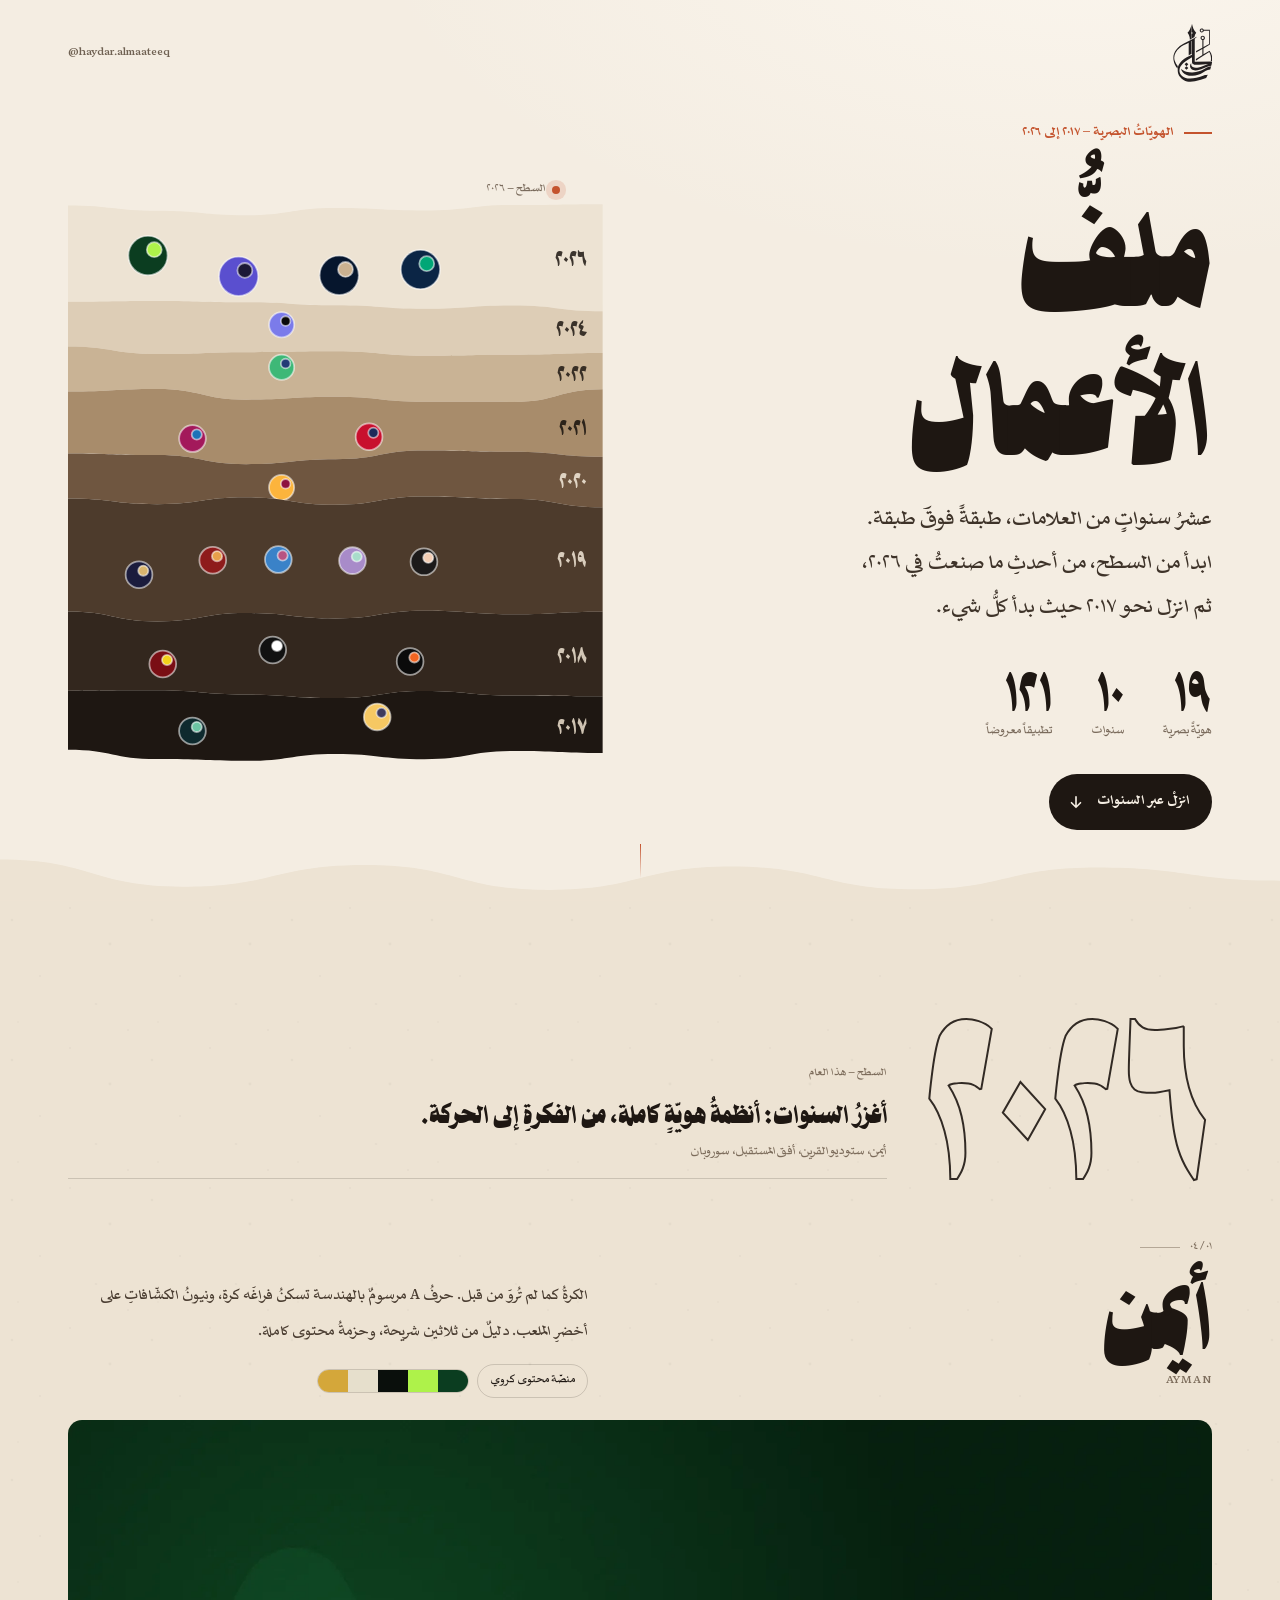
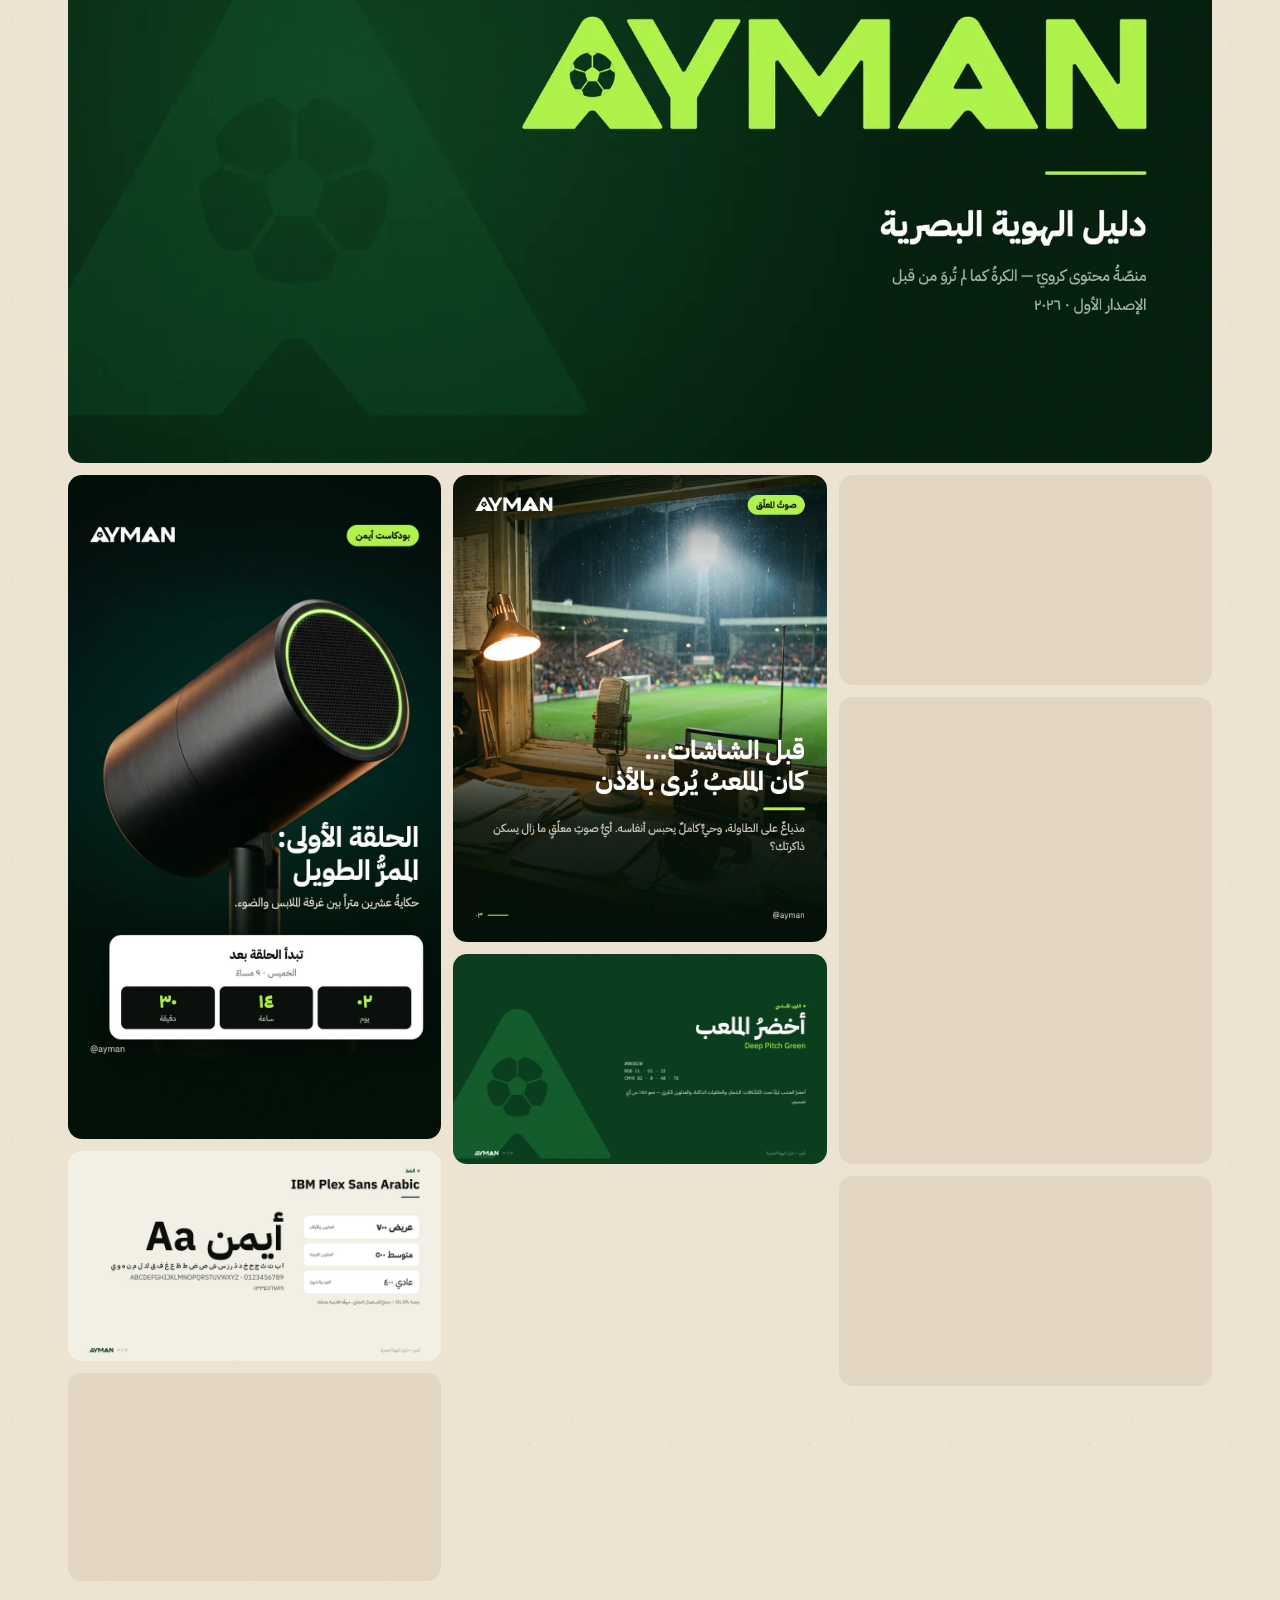
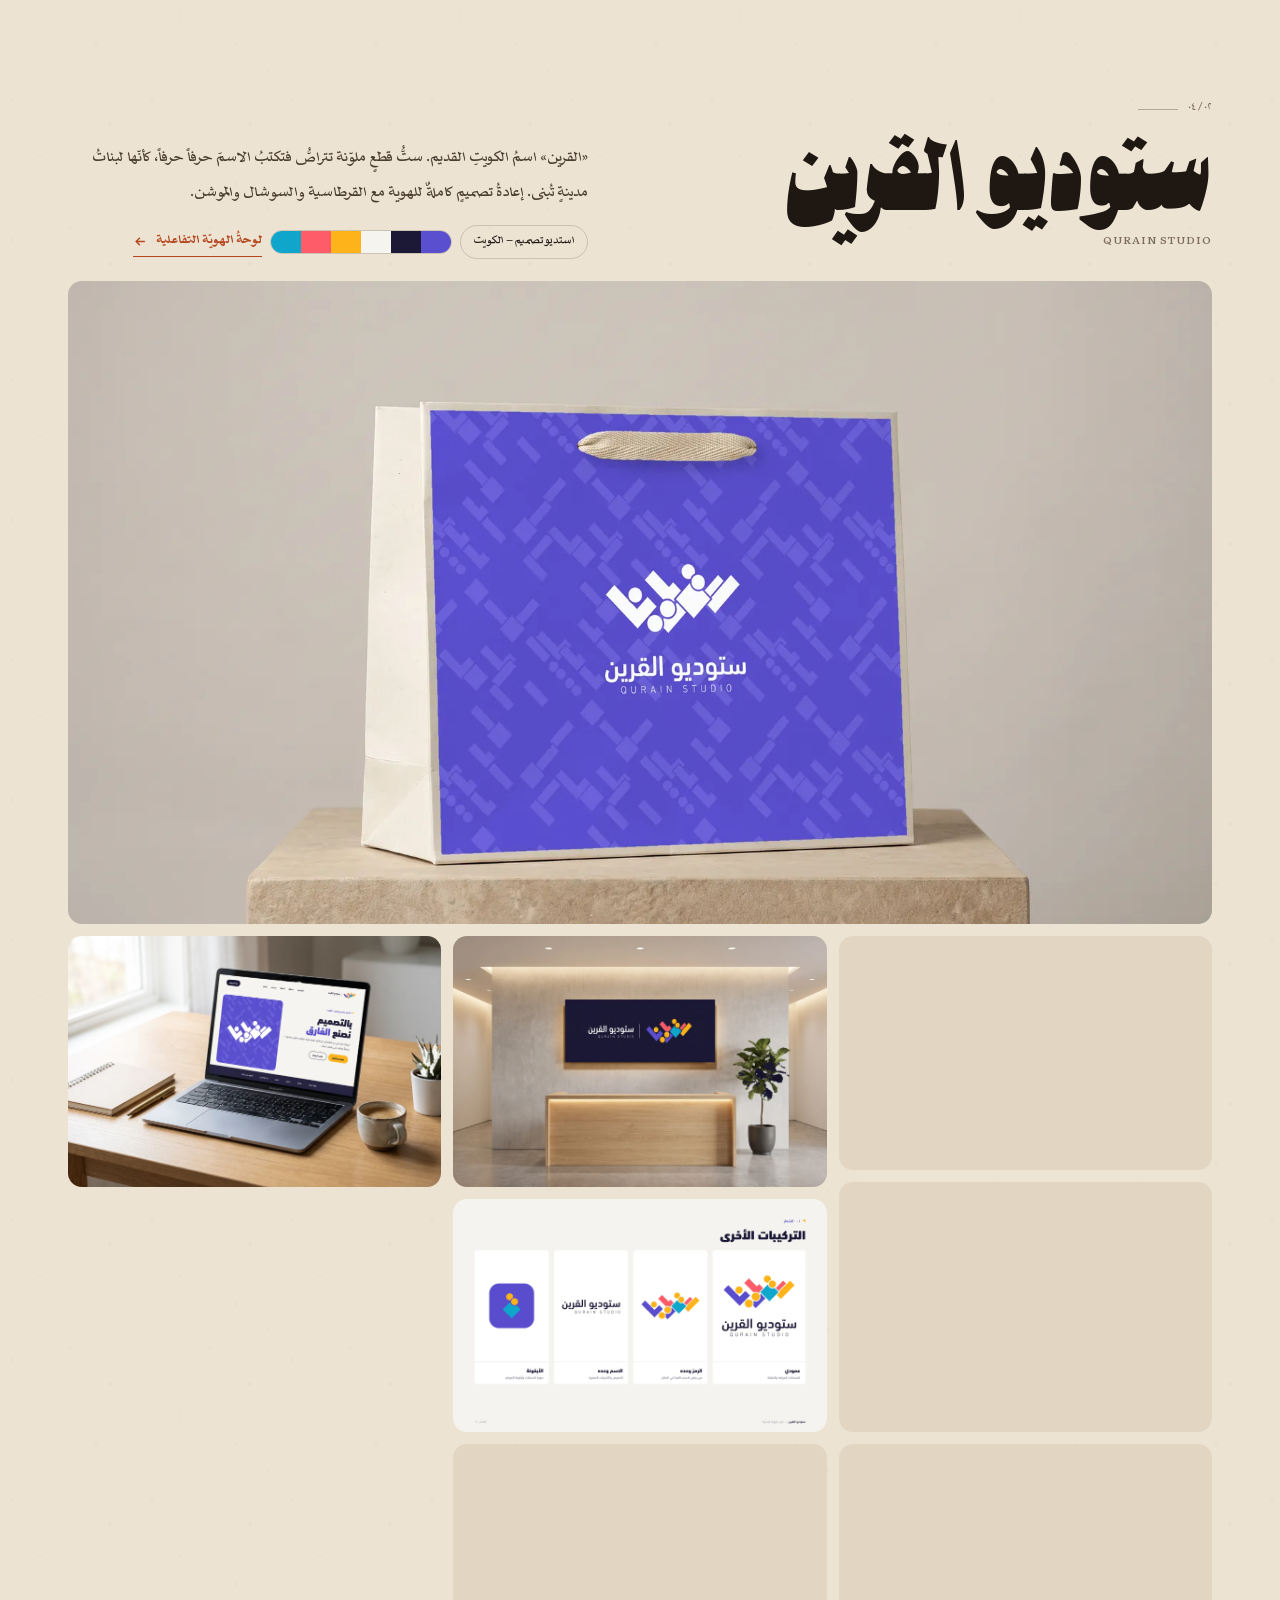
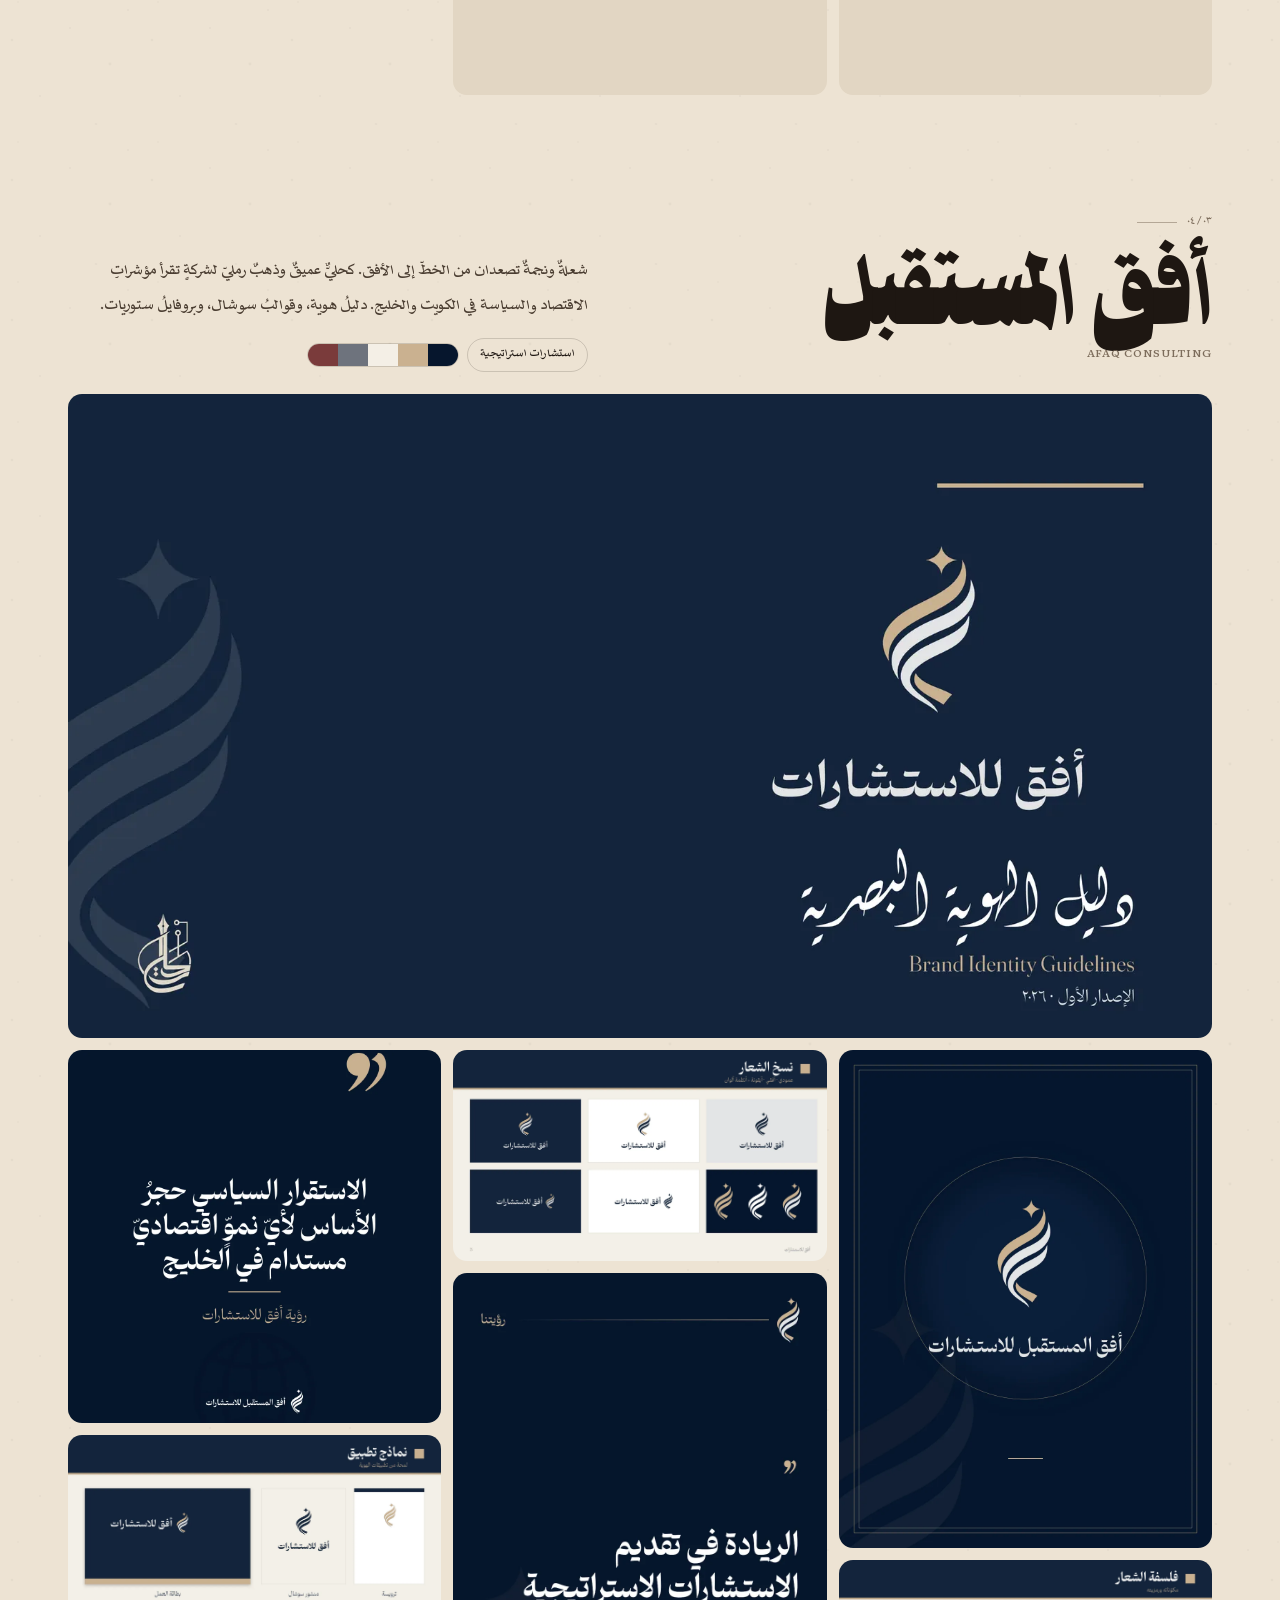
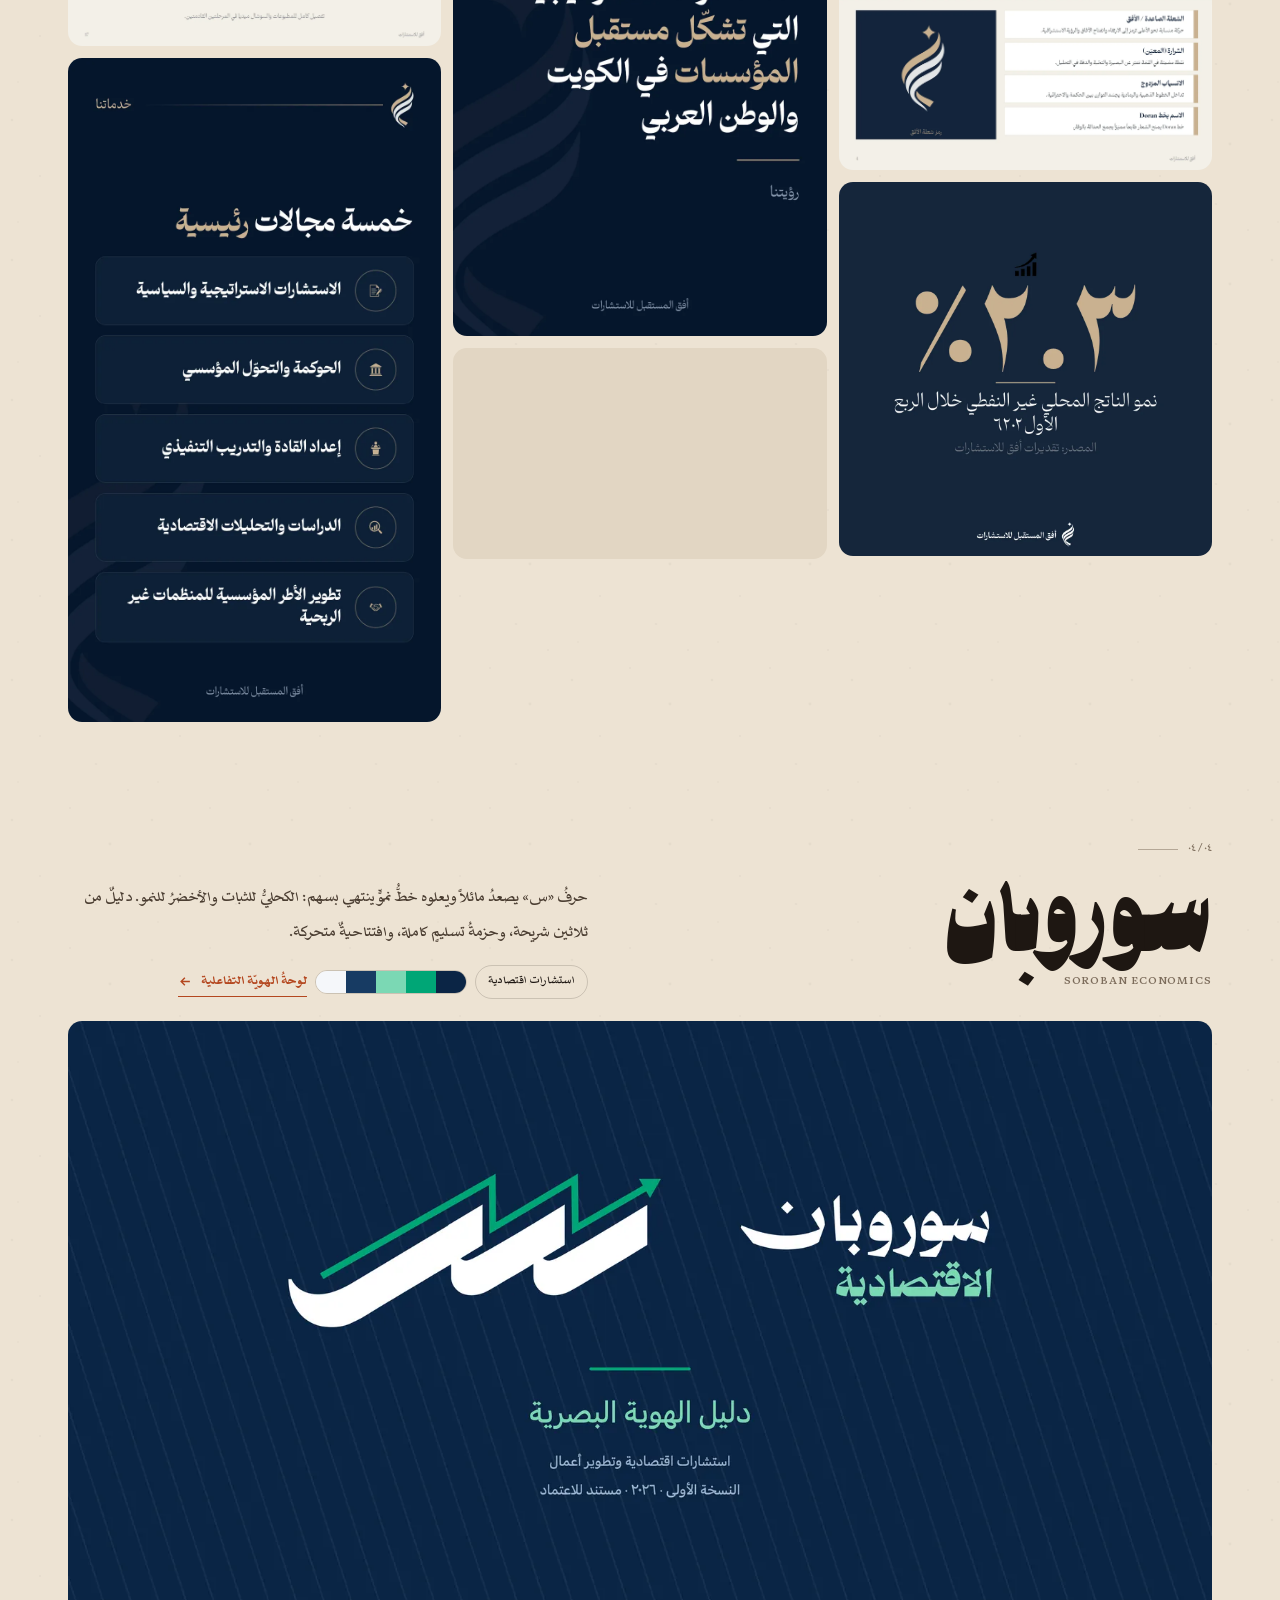
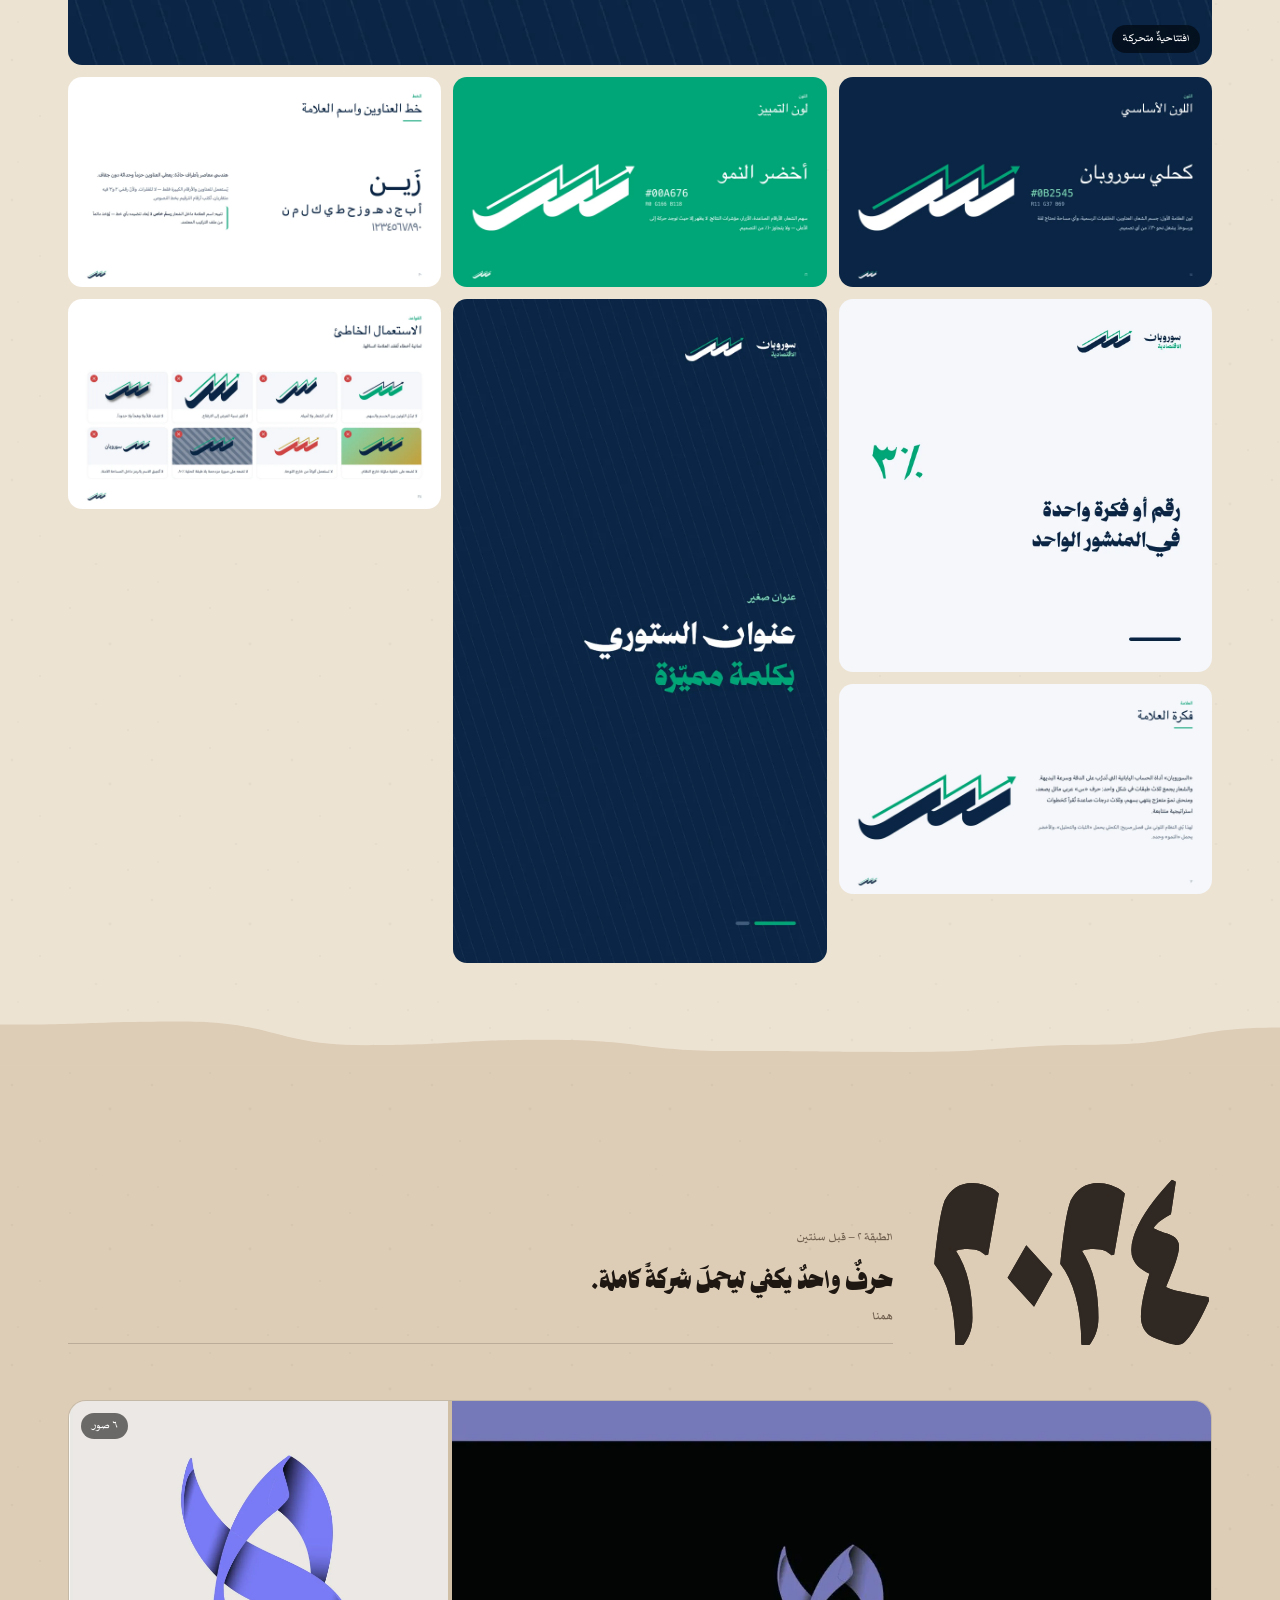
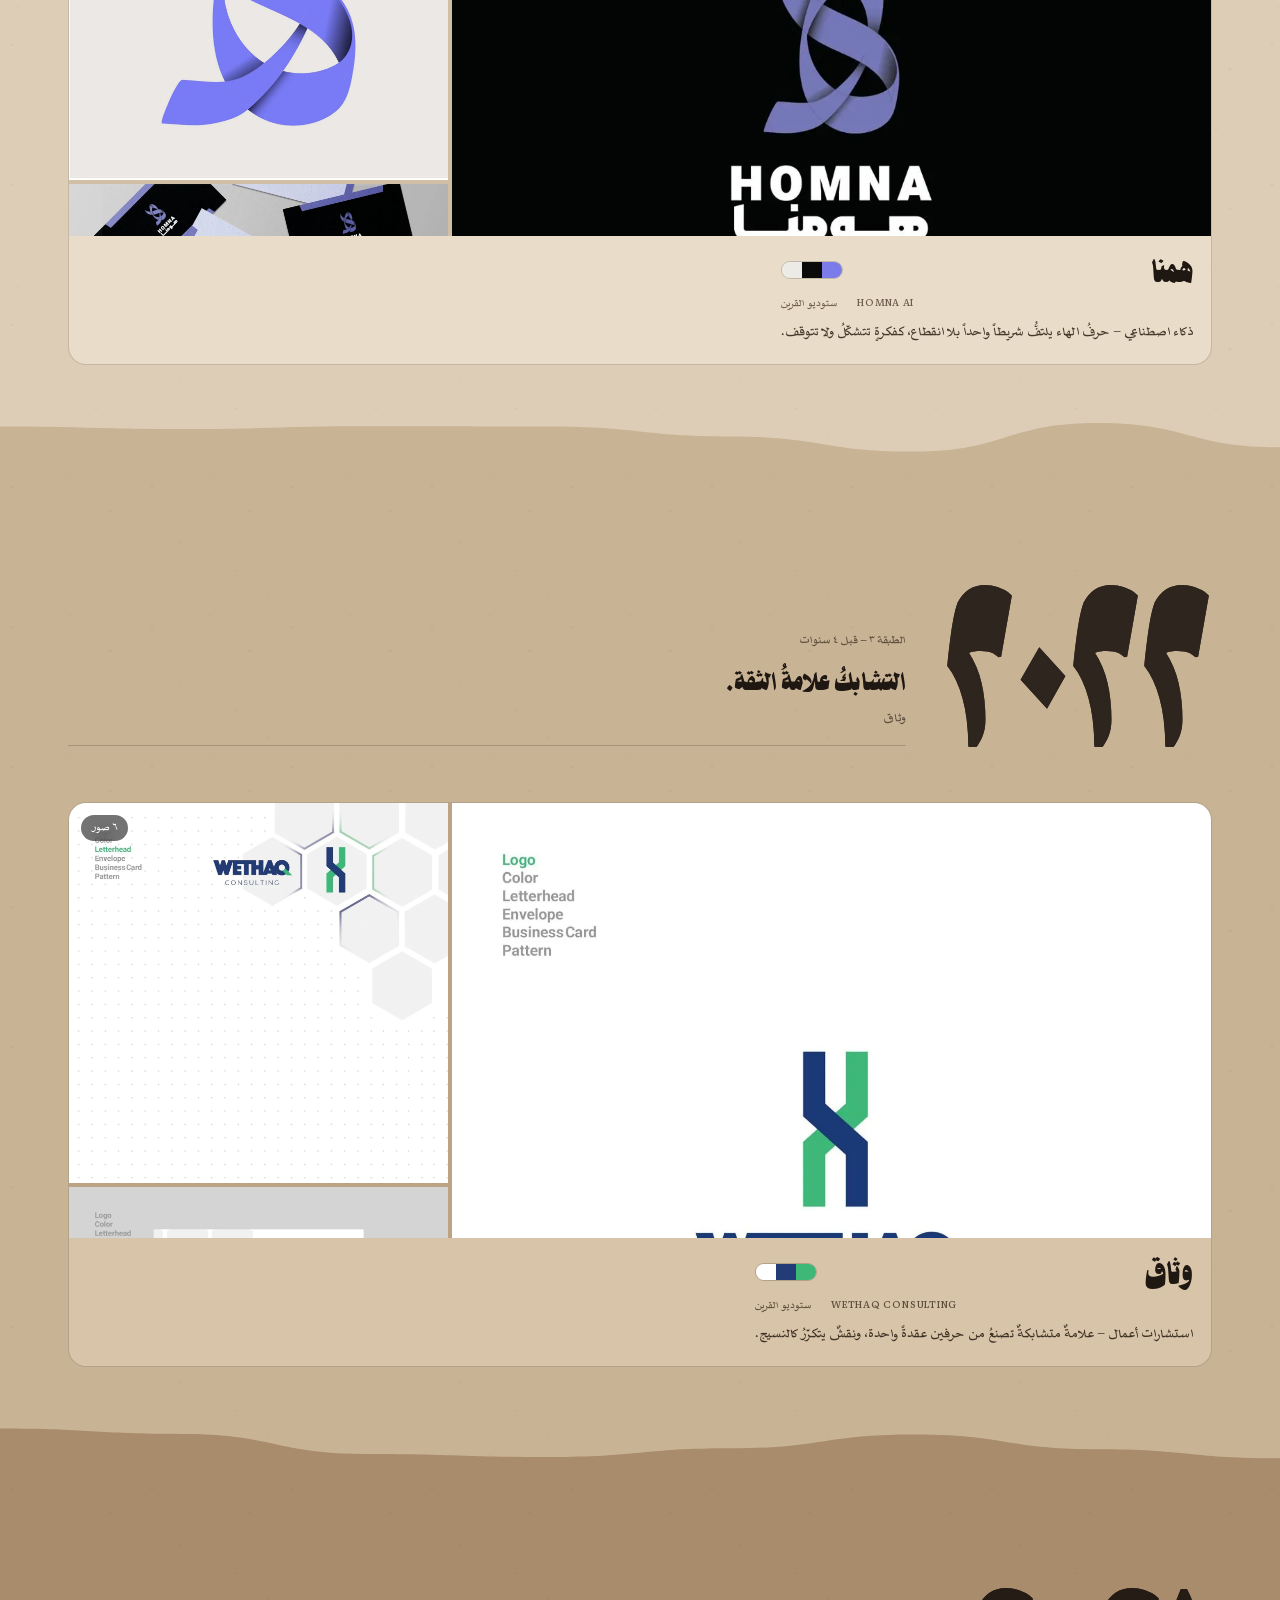
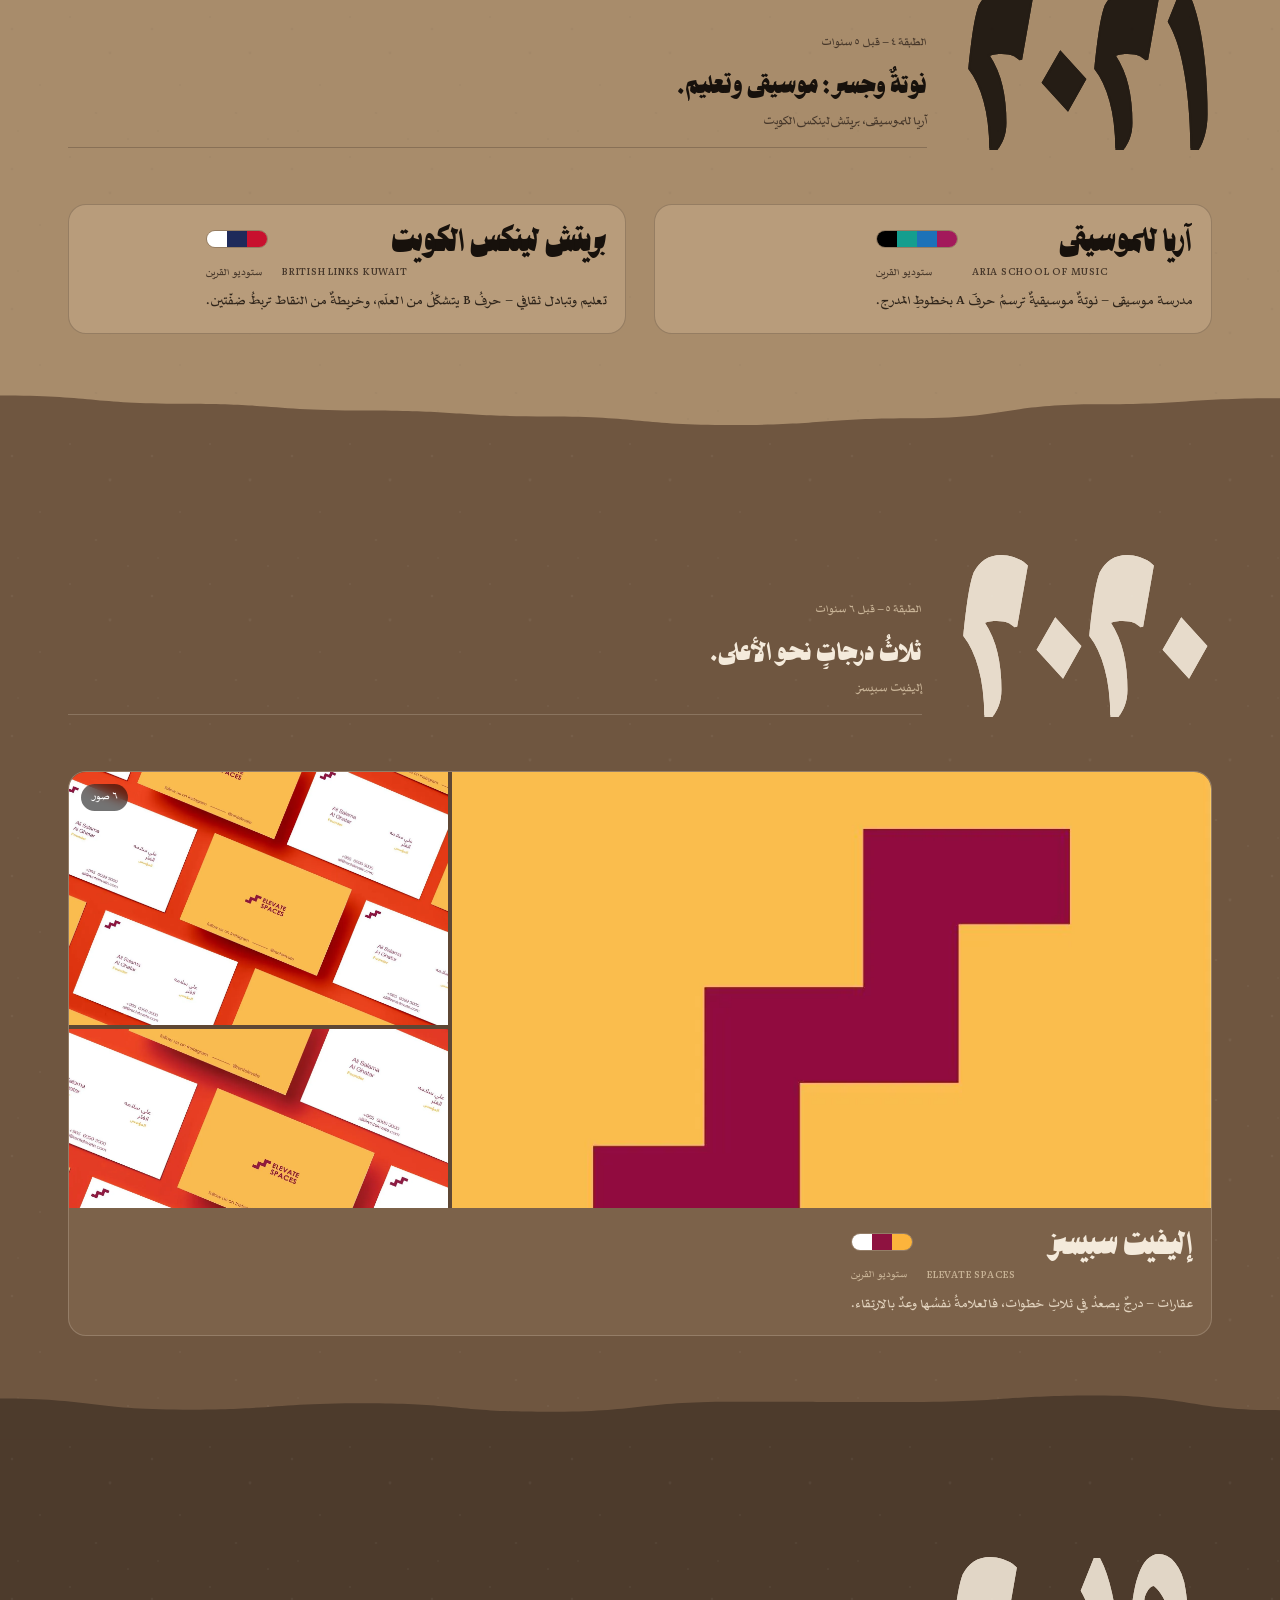
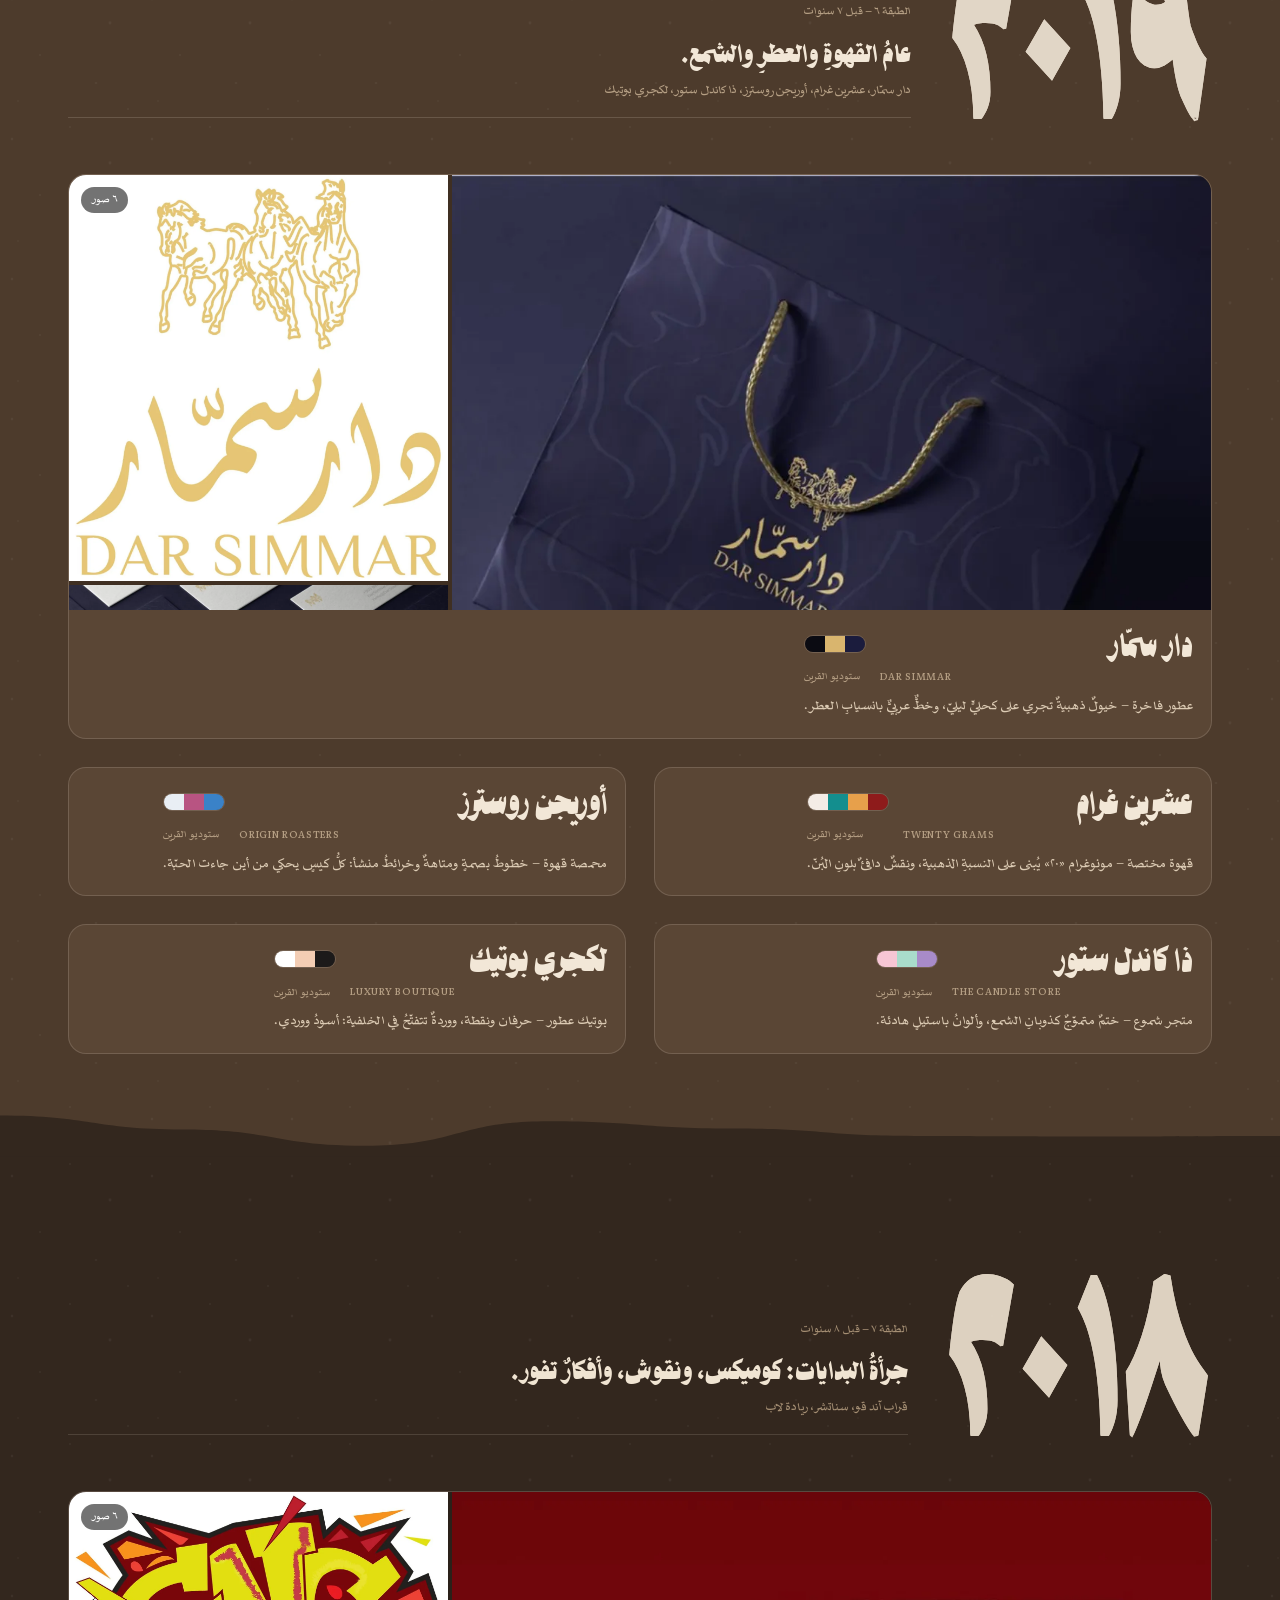
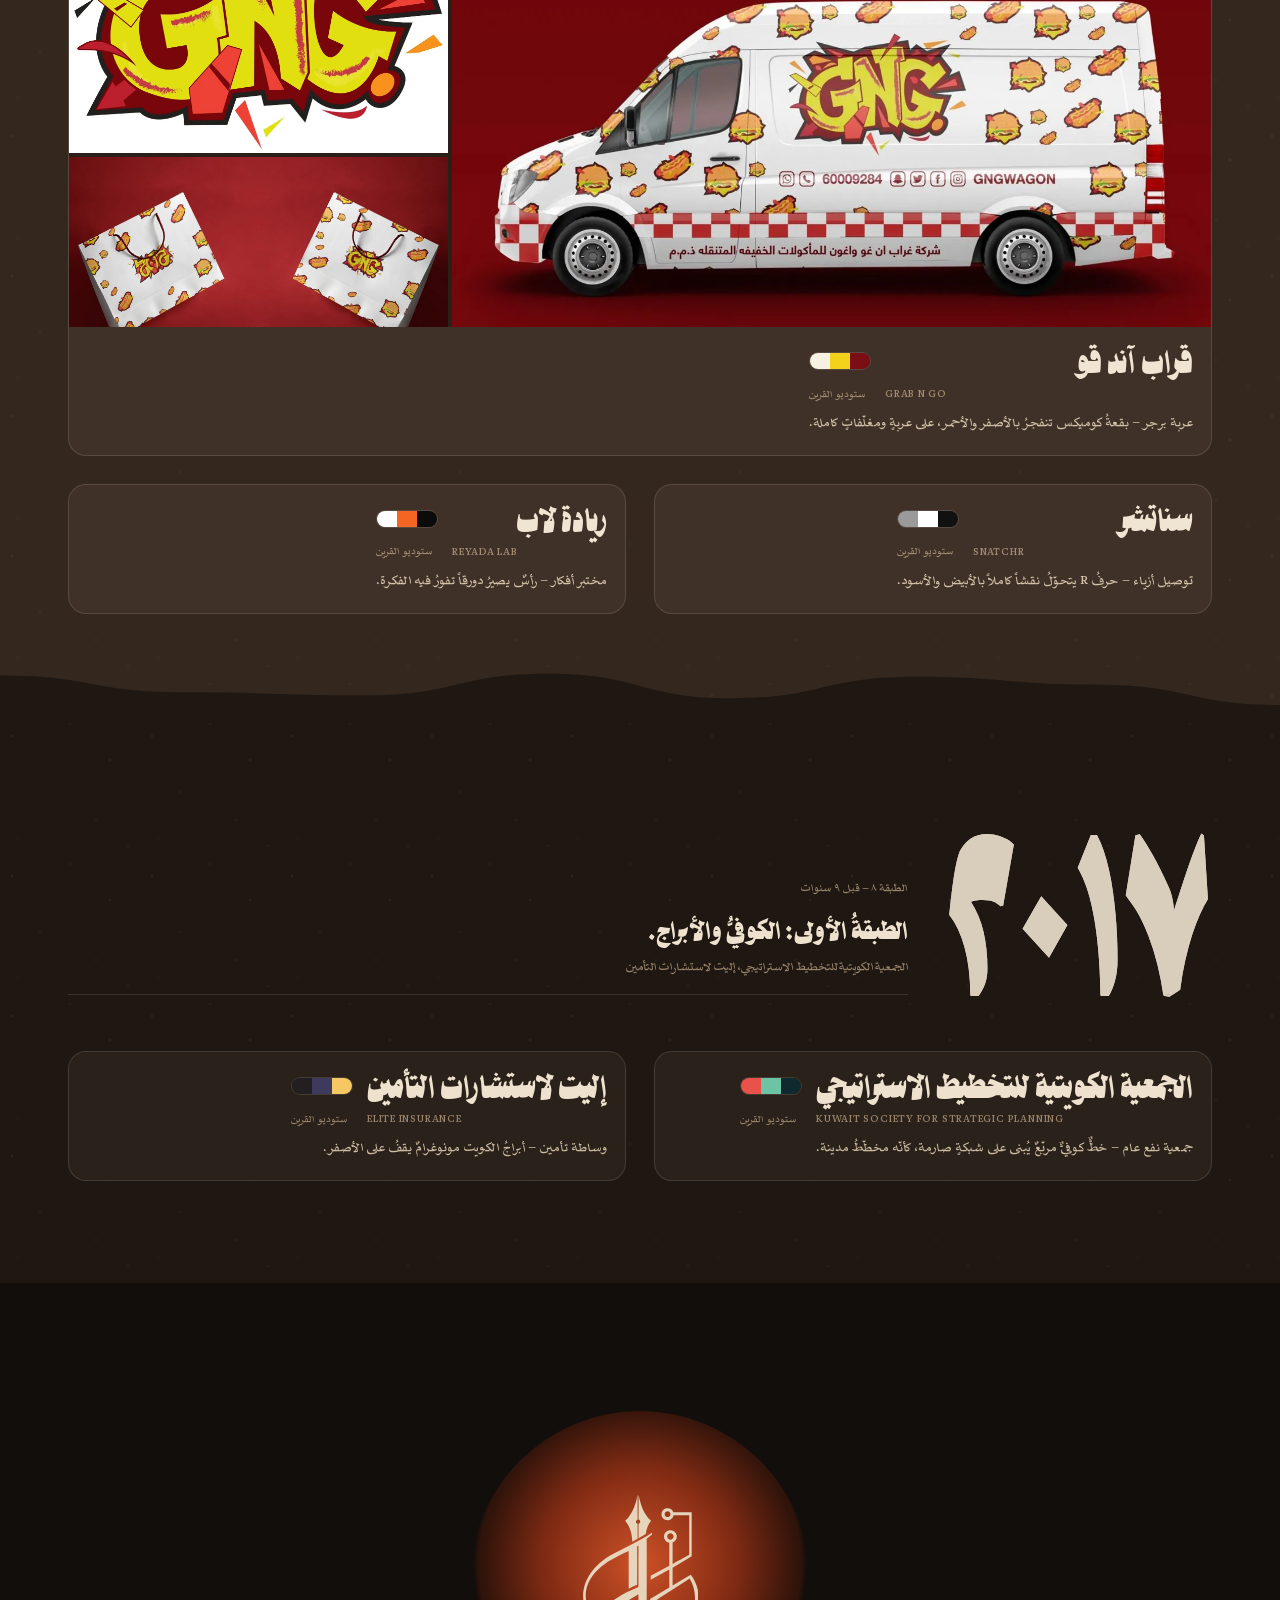
==== commit e11253bf: "البروتفوليو: الاسم «ملفُّ الأعمال» بدل «طبقات» Co-Authored-By: Claude Opus 5.5 <noreply@anthropic.co" ====
--- a/portfolio/index.html
+++ b/portfolio/index.html
@@ -3,11 +3,11 @@
 <head>
 <meta charset="utf-8">
 <meta name="viewport" content="width=device-width, initial-scale=1">
-<title>طبقات — بروتفوليو الهويات | حيدر المعاتيق</title>
+<title>ملفُّ الأعمال — الهويّات البصرية | حيدر المعاتيق</title>
 <meta name="description" content="عشرُ سنواتٍ من الهويّاتِ البصرية، من ٢٠١٧ إلى ٢٠٢٦، طبقةً فوقَ طبقة — أعمالُ حيدر المعاتيق.">
 <meta name="theme-color" content="#F4EDE2">
 <meta property="og:type" content="website">
-<meta property="og:title" content="طبقات — عشرُ سنواتٍ من الهويّاتِ البصرية">
+<meta property="og:title" content="ملفُّ الأعمال — عشرُ سنواتٍ من الهويّاتِ البصرية">
 <meta property="og:description" content="من ٢٠١٧ إلى ٢٠٢٦: أيمن، ستوديو القرين، أفق المستقبل، سوروبان، وأرشيفٌ من العلامات.">
 <meta property="og:url" content="https://haydarvsky.github.io/brand/portfolio/">
 <meta property="og:image" content="https://haydarvsky.github.io/brand/portfolio/img/og.jpg">
@@ -39,7 +39,7 @@
 :focus-visible{outline:2px solid var(--clay);outline-offset:3px;border-radius:4px}
 
 /* ============ البطل ============ */
-.hero{position:relative;min-height:100svh;display:flex;align-items:center;padding:40px 0 60px;
+.hero{position:relative;min-height:100svh;display:flex;align-items:center;padding:104px 0 60px;
   background:
    radial-gradient(1200px 600px at 85% -10%, #FBF6EE 0%, transparent 60%),
    var(--paper)}
@@ -50,7 +50,7 @@
 .hero-top .hand{font-size:15px;color:#6F6152}
 .kicker{display:inline-flex;align-items:center;gap:10px;font-size:15px;color:var(--clay);font-weight:700;letter-spacing:0}
 .kicker::before{content:"";width:28px;height:2px;background:currentColor}
-.hero h1{font-size:clamp(84px,14vw,196px);line-height:.95;margin:14px 0 6px;color:var(--ink)}
+.hero h1{font-size:clamp(66px,9.5vw,136px);line-height:1.22;margin:34px 0 0;color:var(--ink)}
 .hero h1 span{display:inline-block}
 .hero .lead{font-size:clamp(20px,2.2vw,26px);line-height:1.7;max-width:30ch;color:#3E3329;margin:18px 0 28px}
 .stats{display:flex;gap:clamp(18px,3vw,40px);flex-wrap:wrap;margin:0 0 30px;padding:0;list-style:none}
@@ -245,15 +245,15 @@
   </div></div>
   <div class="wrap">
     <div>
-      <span class="kicker">بروتفوليو الهويّاتِ البصرية</span>
-      <h1>طبقات</h1>
+      <span class="kicker">الهويّاتُ البصرية — ٢٠١٧ إلى ٢٠٢٦</span>
+      <h1><span>ملفُّ</span><br><span>الأعمال</span></h1>
       <p class="lead">عشرُ سنواتٍ من العلامات، طبقةً فوقَ طبقة. ابدأ من السطح، من أحدثِ ما صنعتُ في ٢٠٢٦، ثم انزل نحو ٢٠١٧ حيث بدأ كلُّ شيء.</p>
       <ul class="stats">
         <li><b data-count="19">٠</b><small>هويّةً بصرية</small></li>
         <li><b data-count="10">٠</b><small>سنوات</small></li>
         <li><b data-count="__NI__">٠</b><small>تطبيقاً معروضاً</small></li>
       </ul>
-      <a class="cta" href="#y2026">انزلْ إلى الطبقات
+      <a class="cta" href="#y2026">انزلْ عبر السنوات
         <svg viewBox="0 0 24 24"><path d="M12 5v14M6 13l6 6 6-6"/></svg></a>
     </div>
     <div class="strata" id="strata">
@@ -306,7 +306,7 @@
 /* ألوانُ الطبقات: من رملِ السطحِ إلى طينِ العمق */
 const LAYERS={
  2026:{bg:'#EDE3D3',fg:'#1E1712',fg2:'#4A3D31',mut:'#7C6C5B',line:'rgba(30,23,18,.16)',card:'#F6EFE4',tile:'#E2D6C3',acc:'#B4471F',
-   line1:'أغزرُ الطبقات: أنظمةُ هويّةٍ كاملة، من الفكرةِ إلى الحركة.'},
+   line1:'أغزرُ السنوات: أنظمةُ هويّةٍ كاملة، من الفكرةِ إلى الحركة.'},
  2024:{bg:'#DDCDB6',fg:'#1E1712',fg2:'#45382C',mut:'#6E5E4D',line:'rgba(30,23,18,.18)',card:'#E9DCC8',tile:'#D1BFA5',acc:'#9E3D1A',
    line1:'حرفٌ واحدٌ يكفي ليحملَ شركةً كاملة.'},
  2022:{bg:'#C9B395',fg:'#1E1712',fg2:'#3F3226',mut:'#5F4F3E',line:'rgba(30,23,18,.2)',card:'#D8C5A9',tile:'#BBA383',acc:'#8A3415',
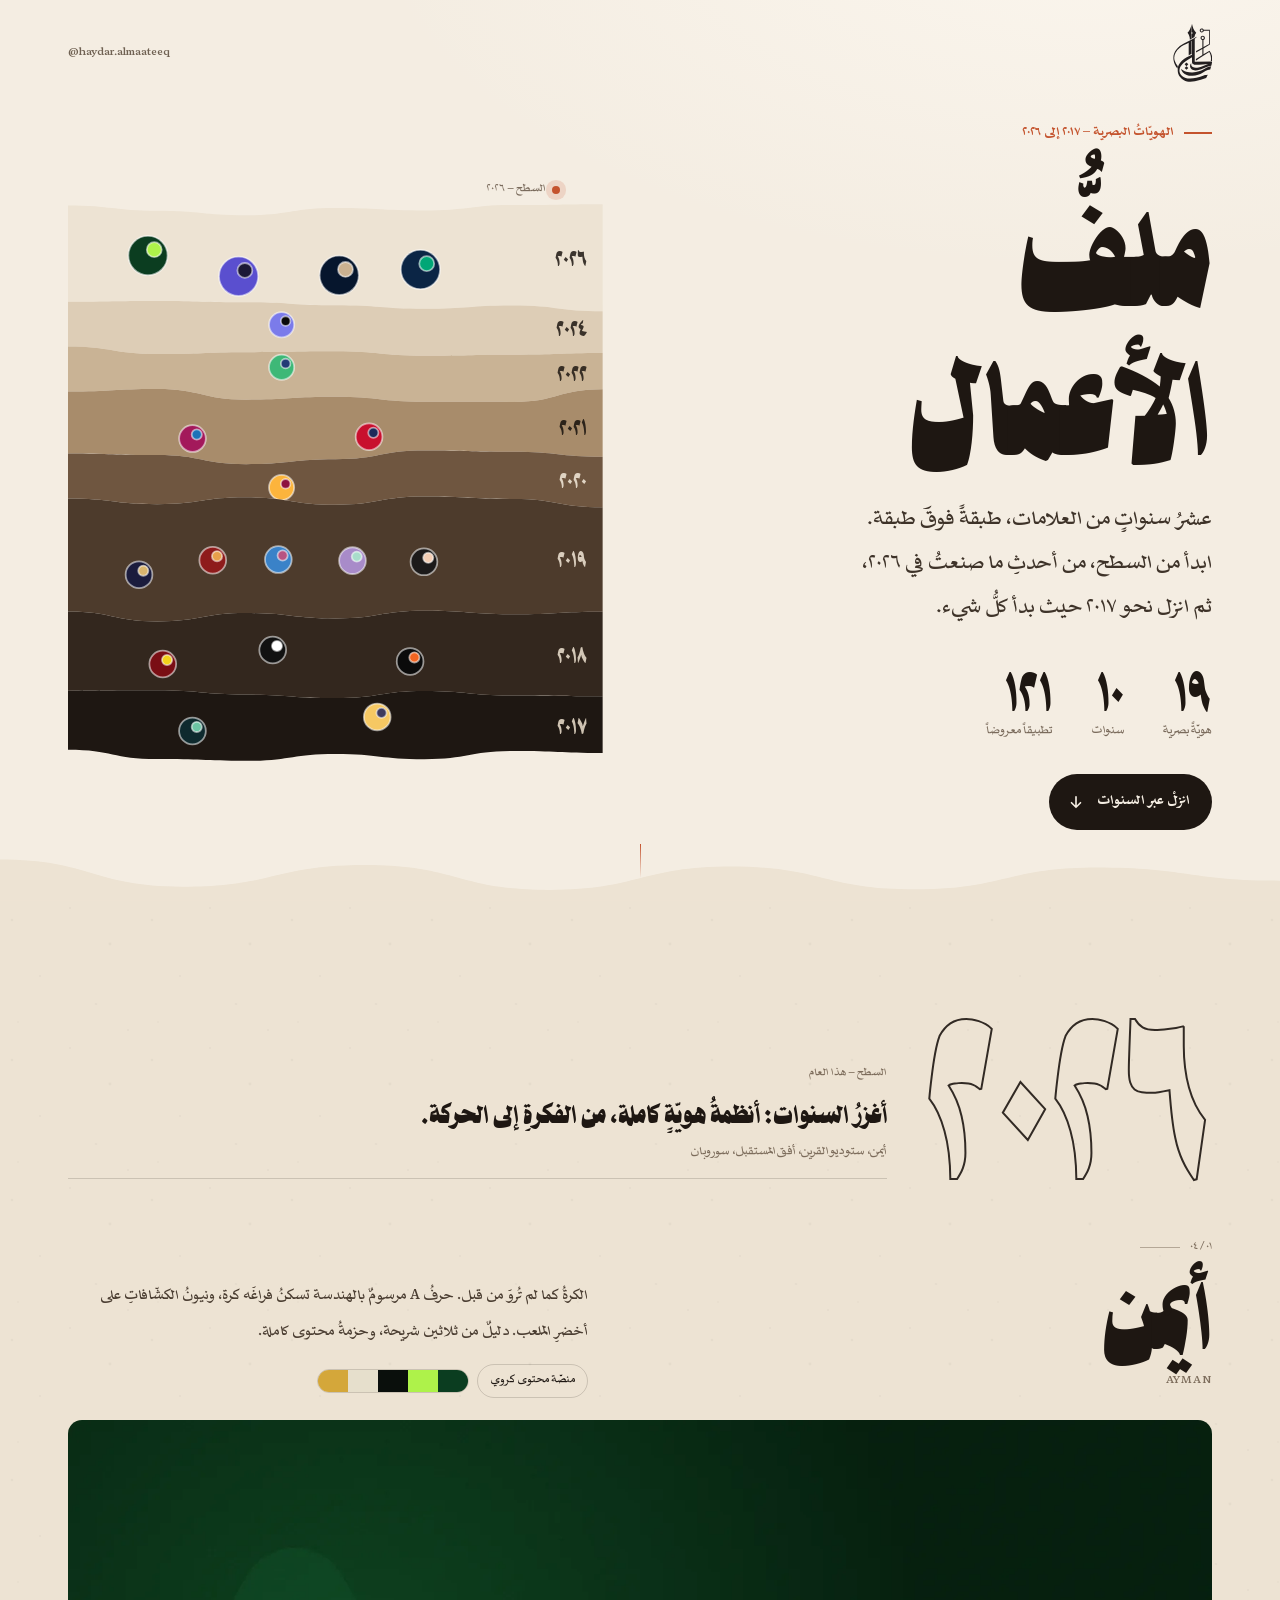
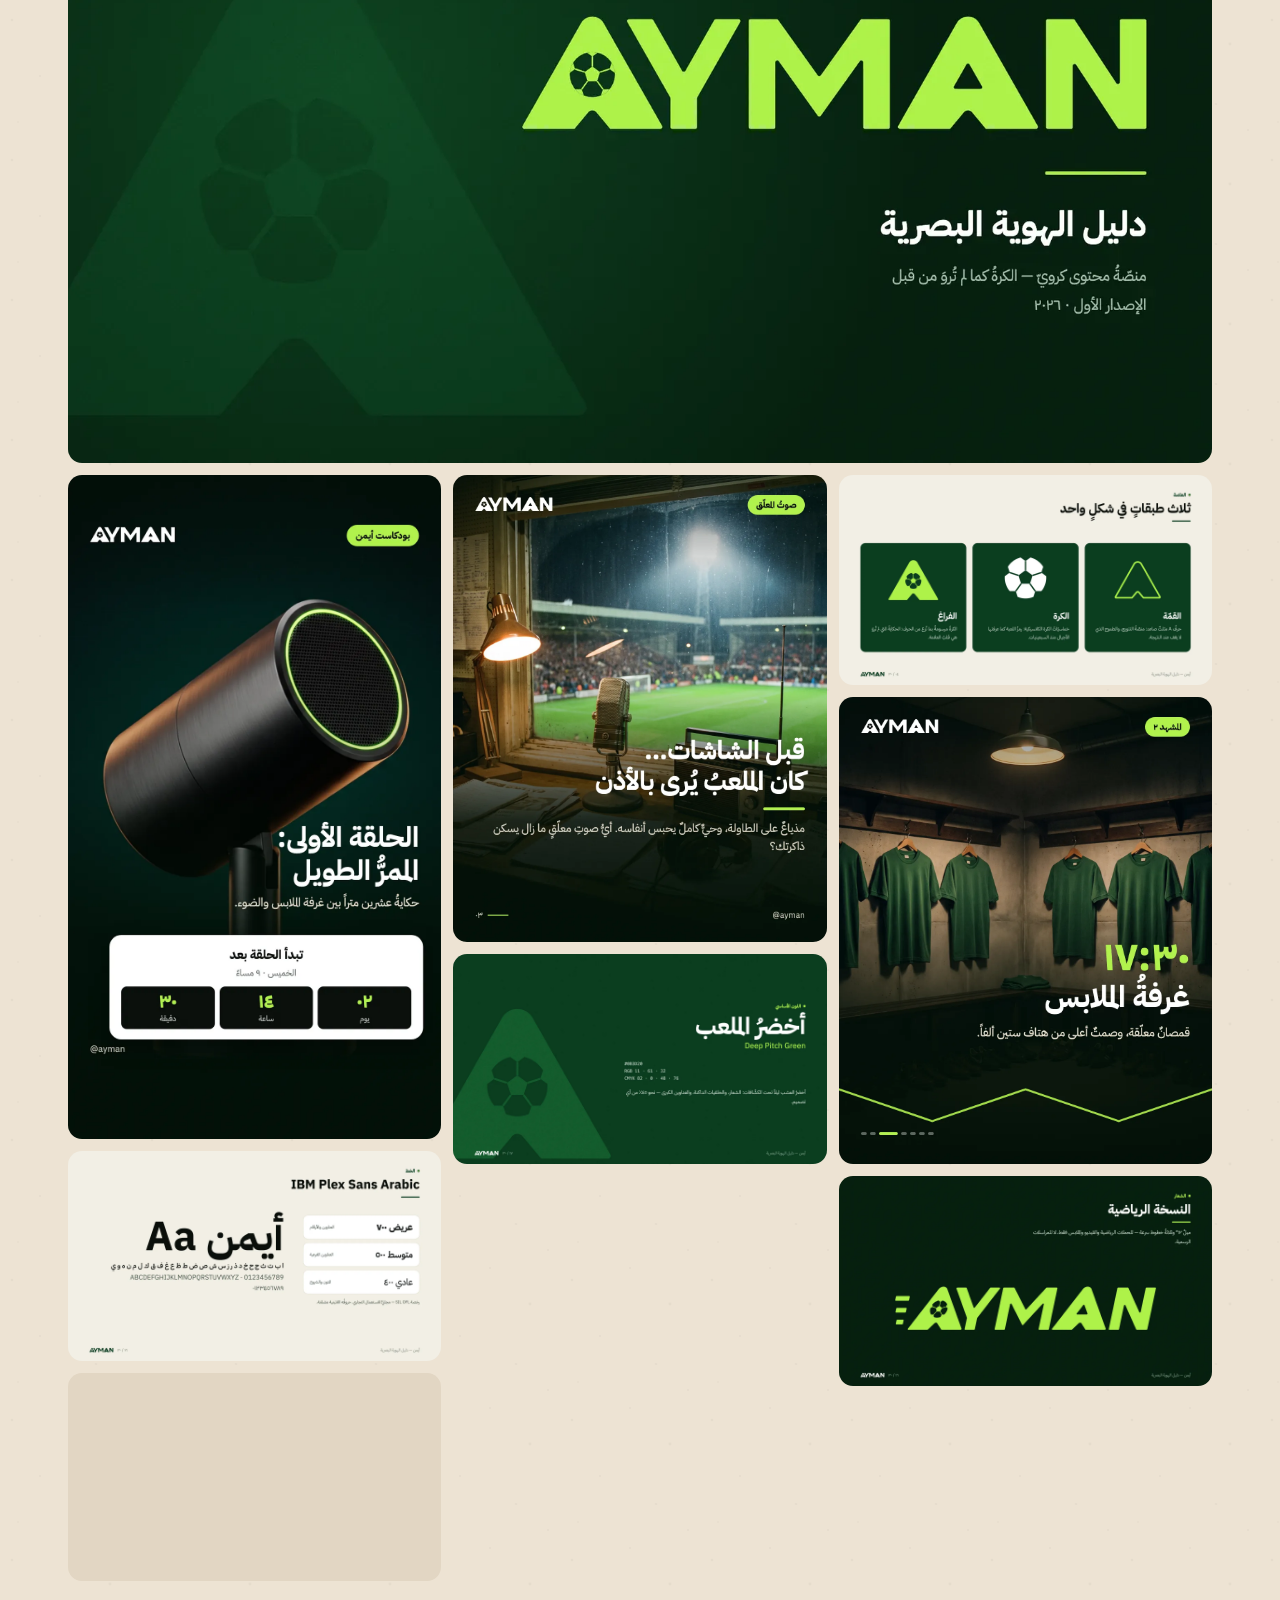
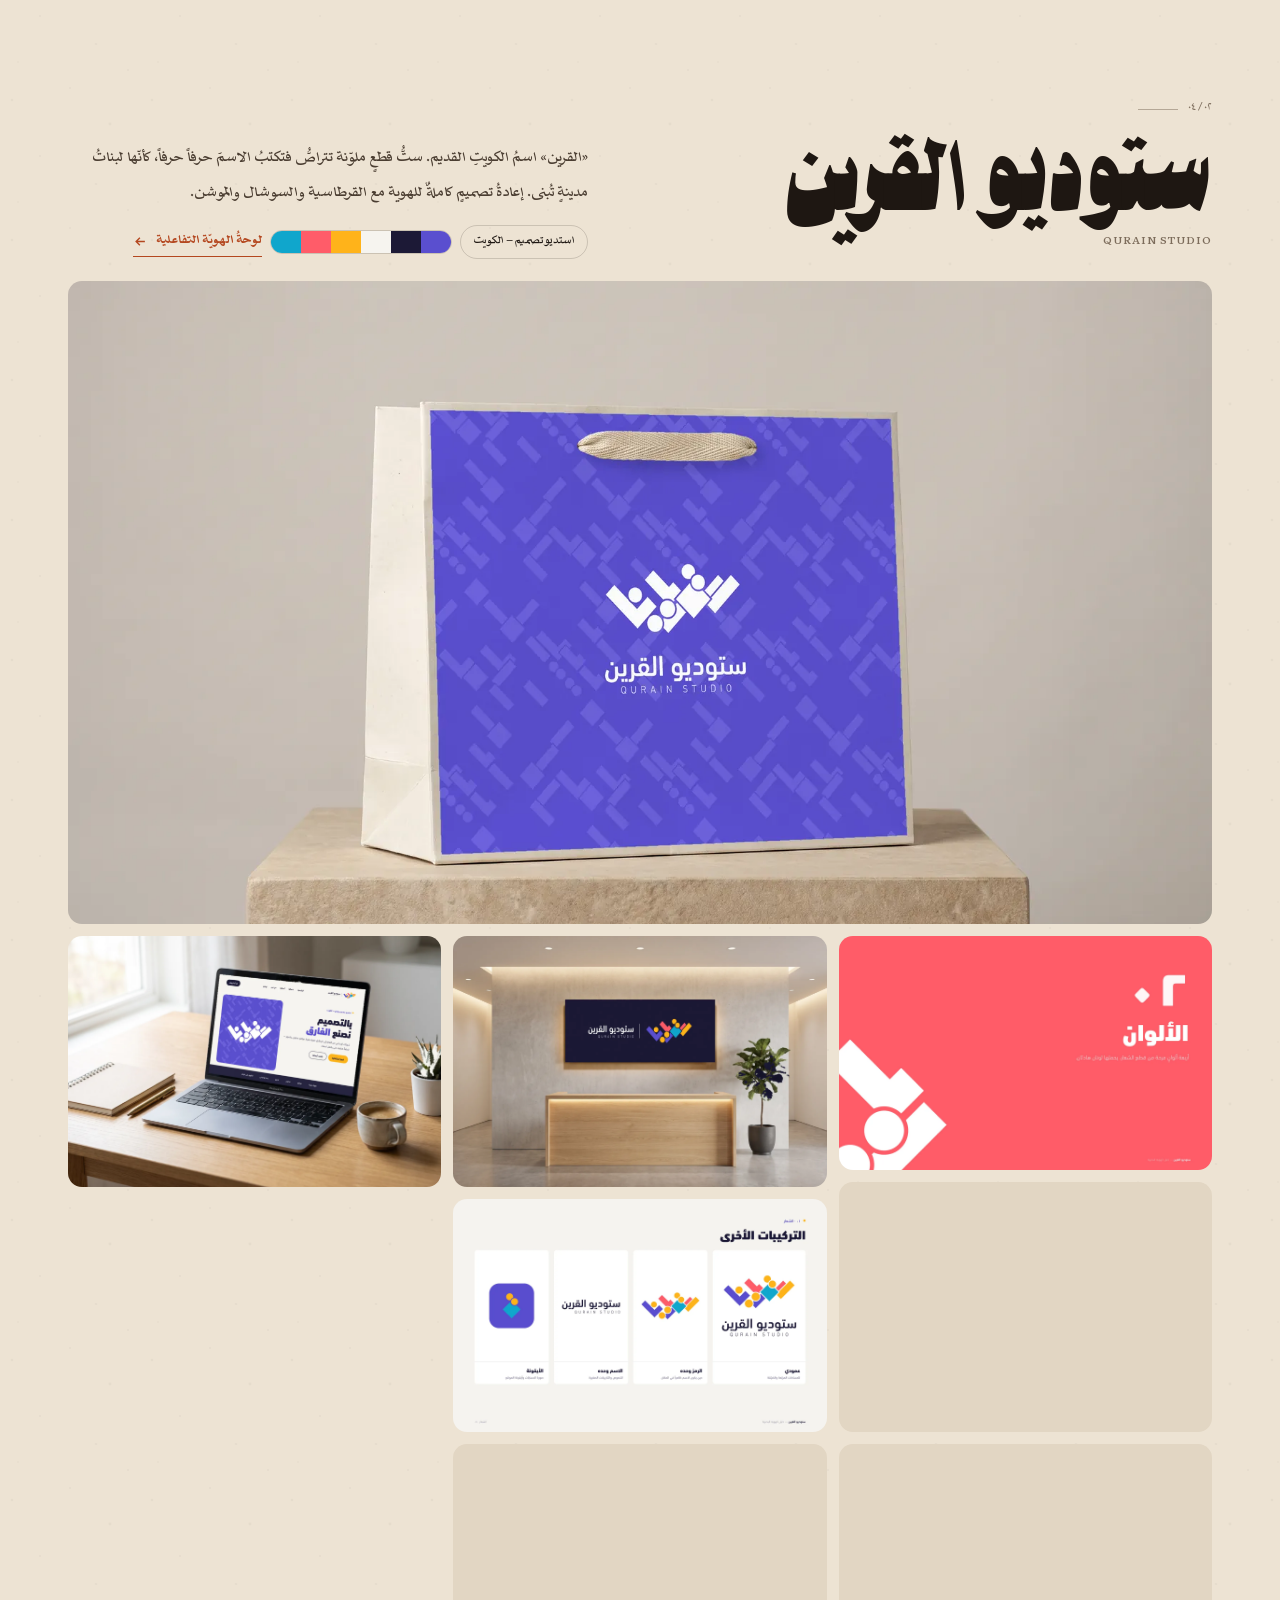
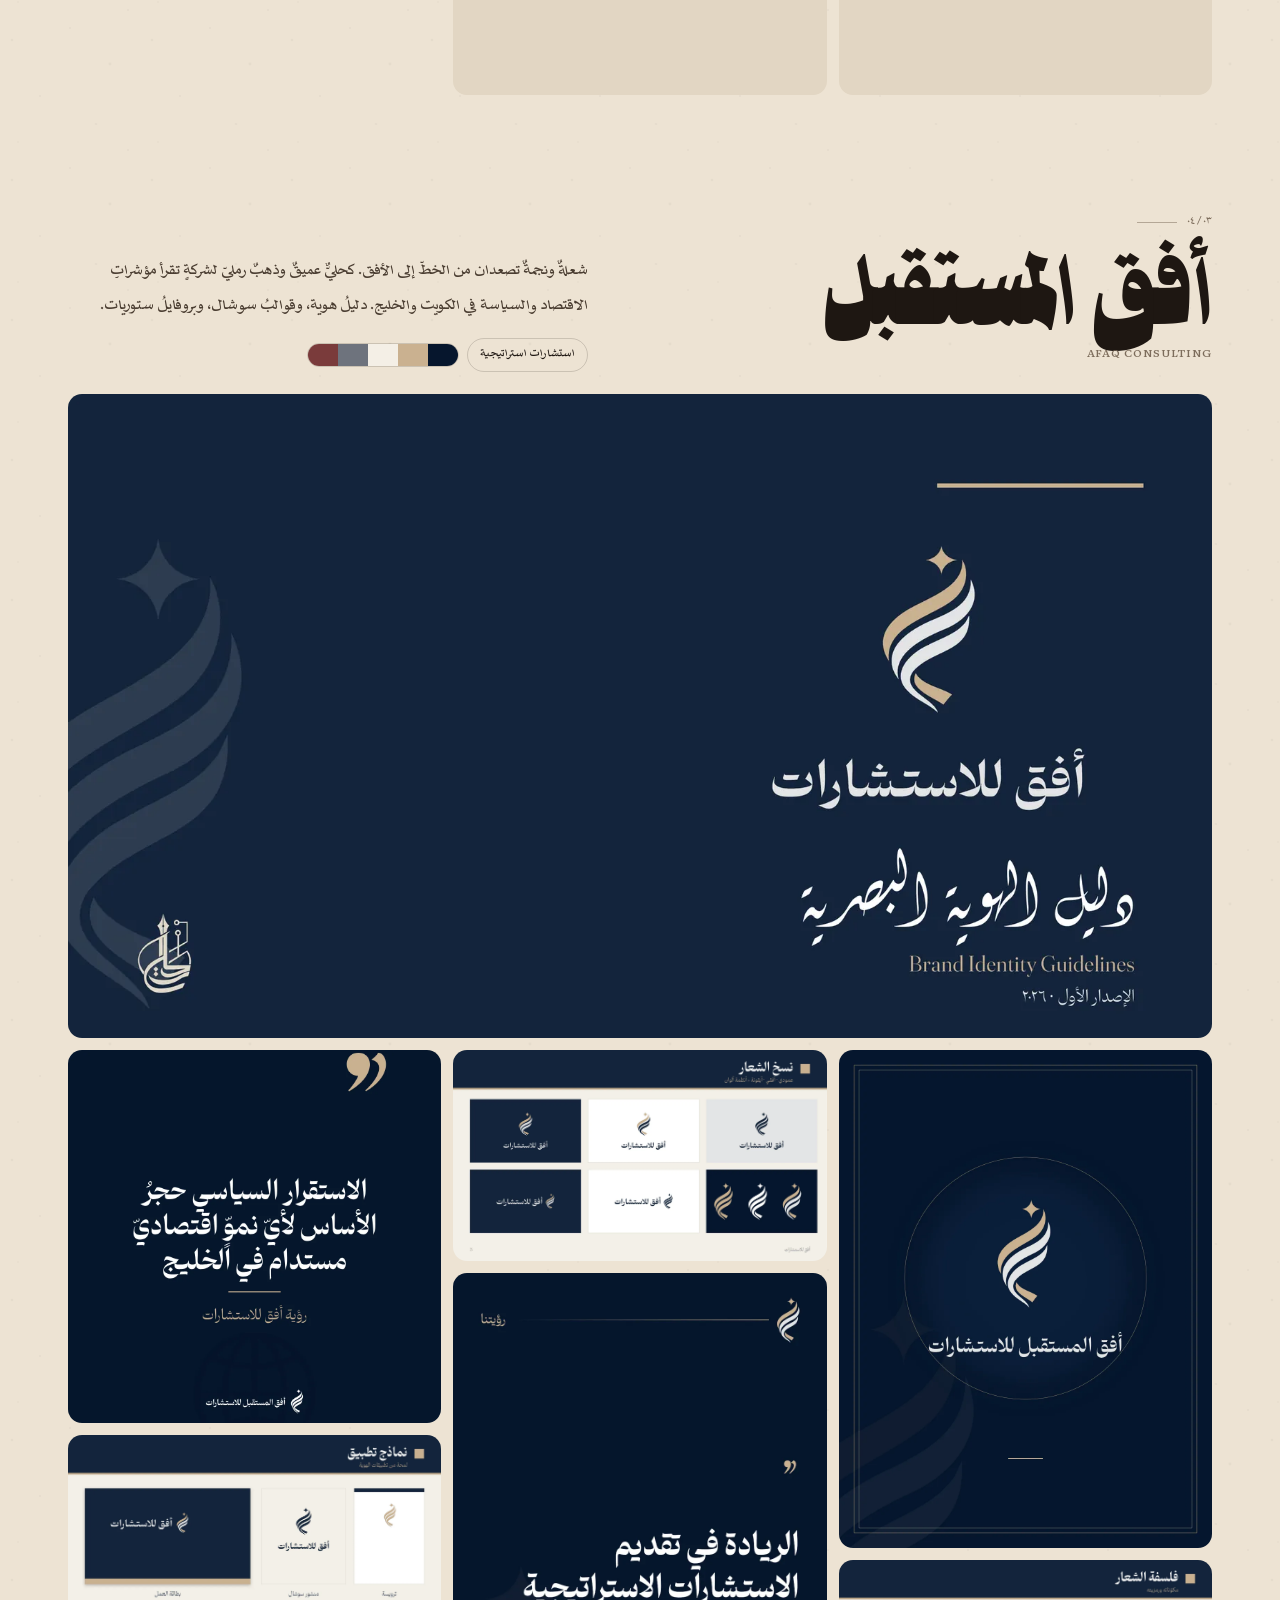
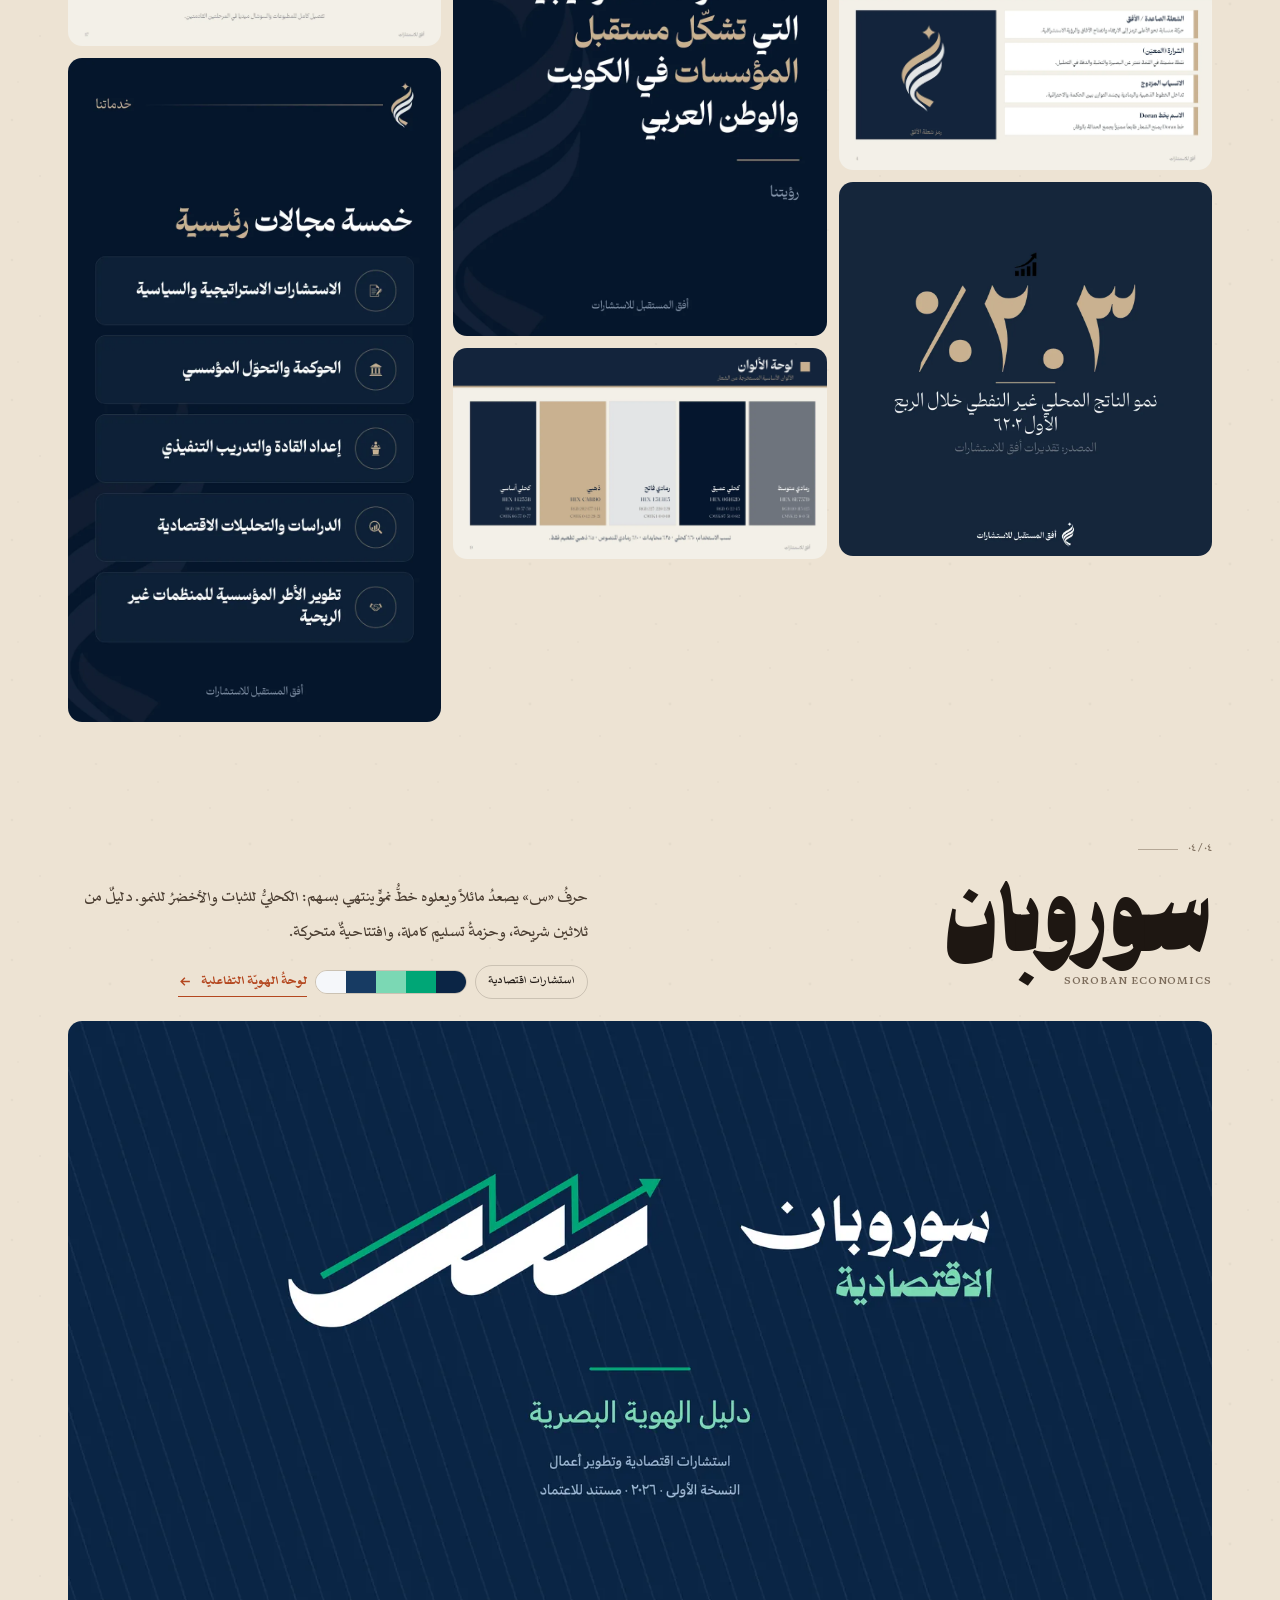
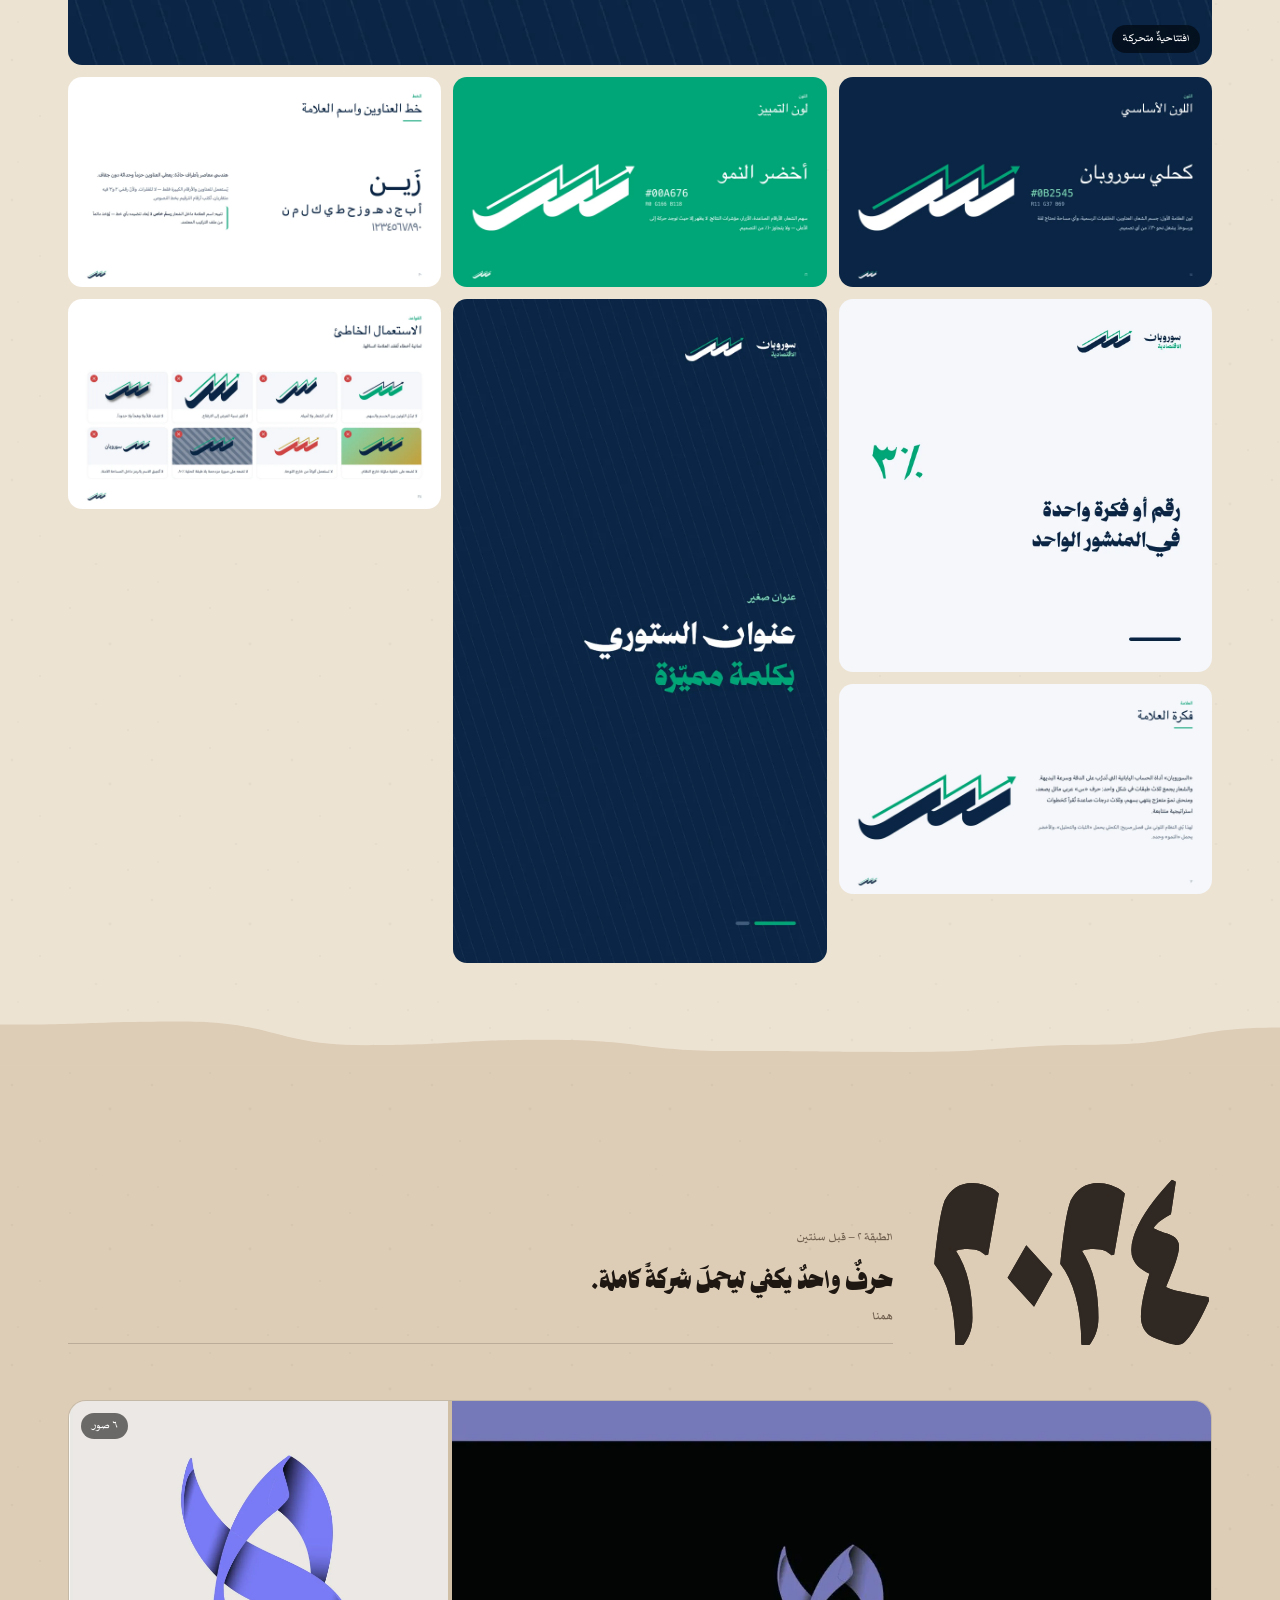
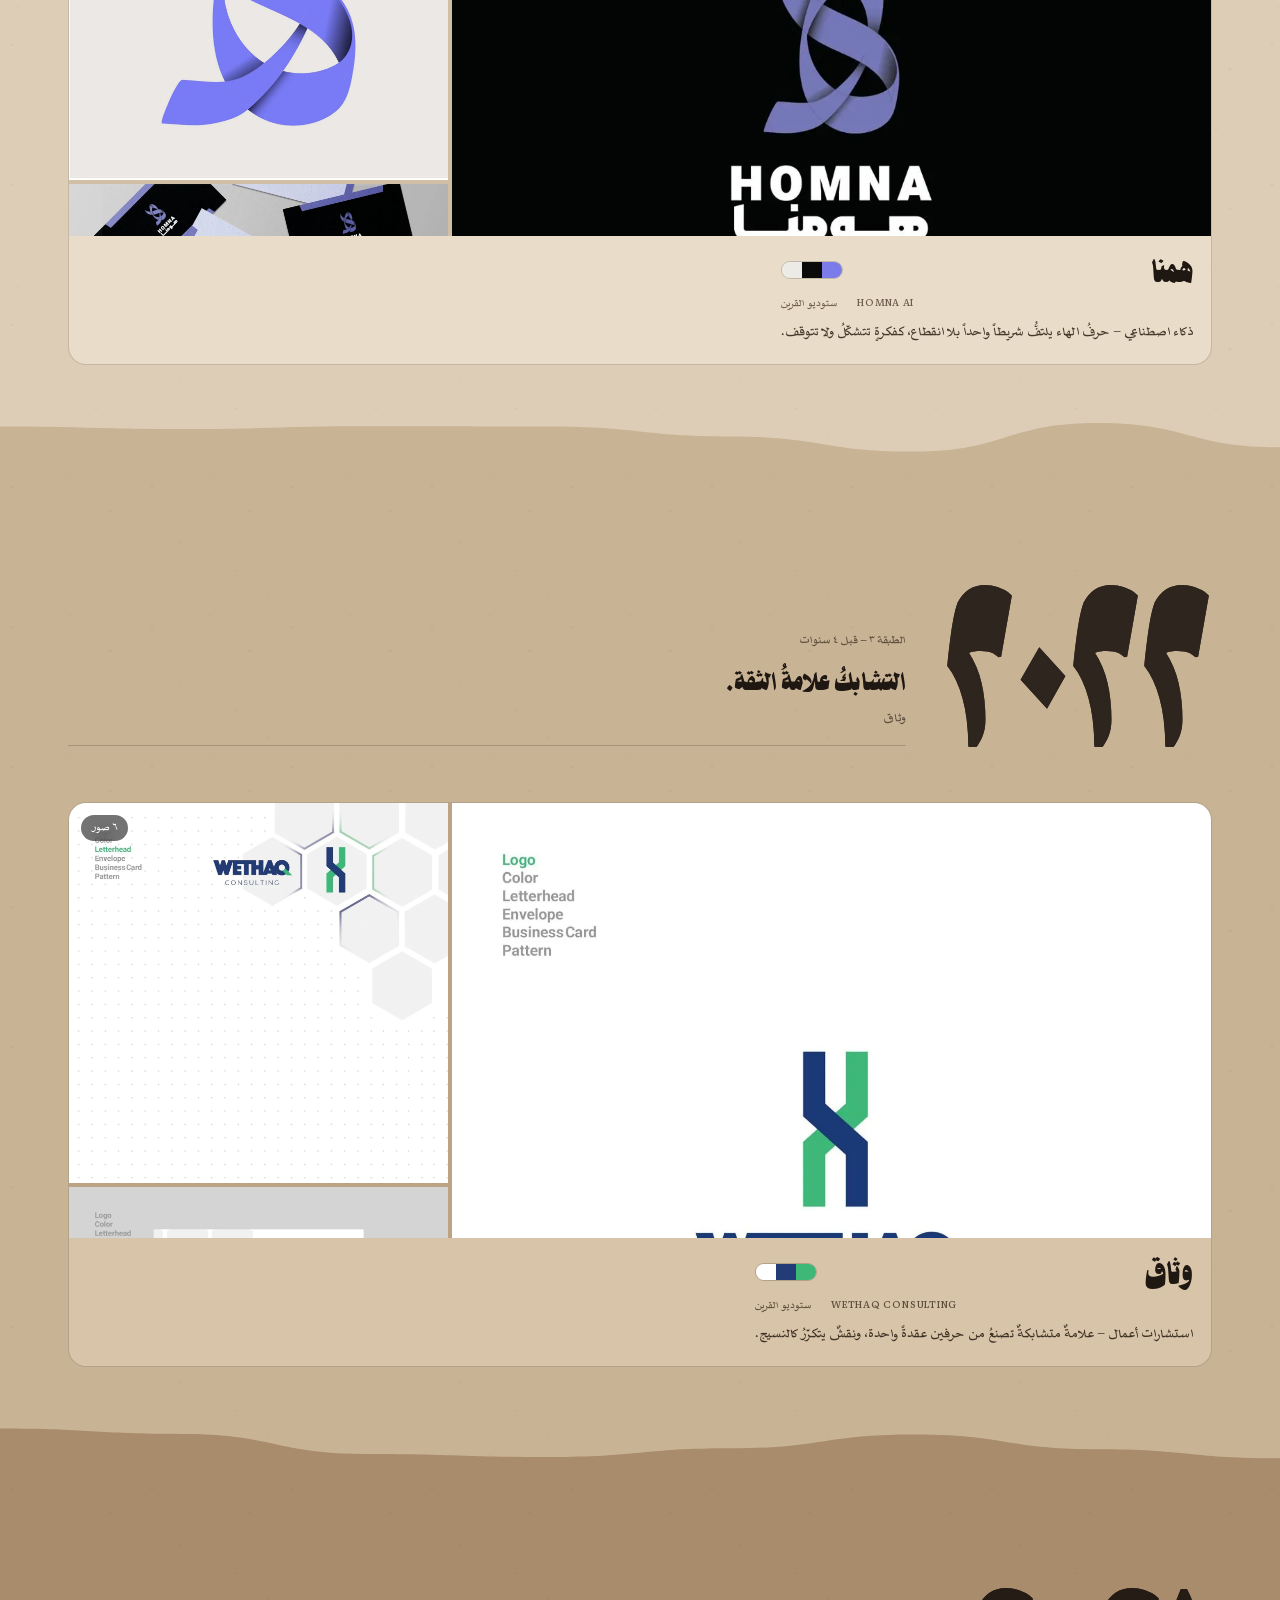
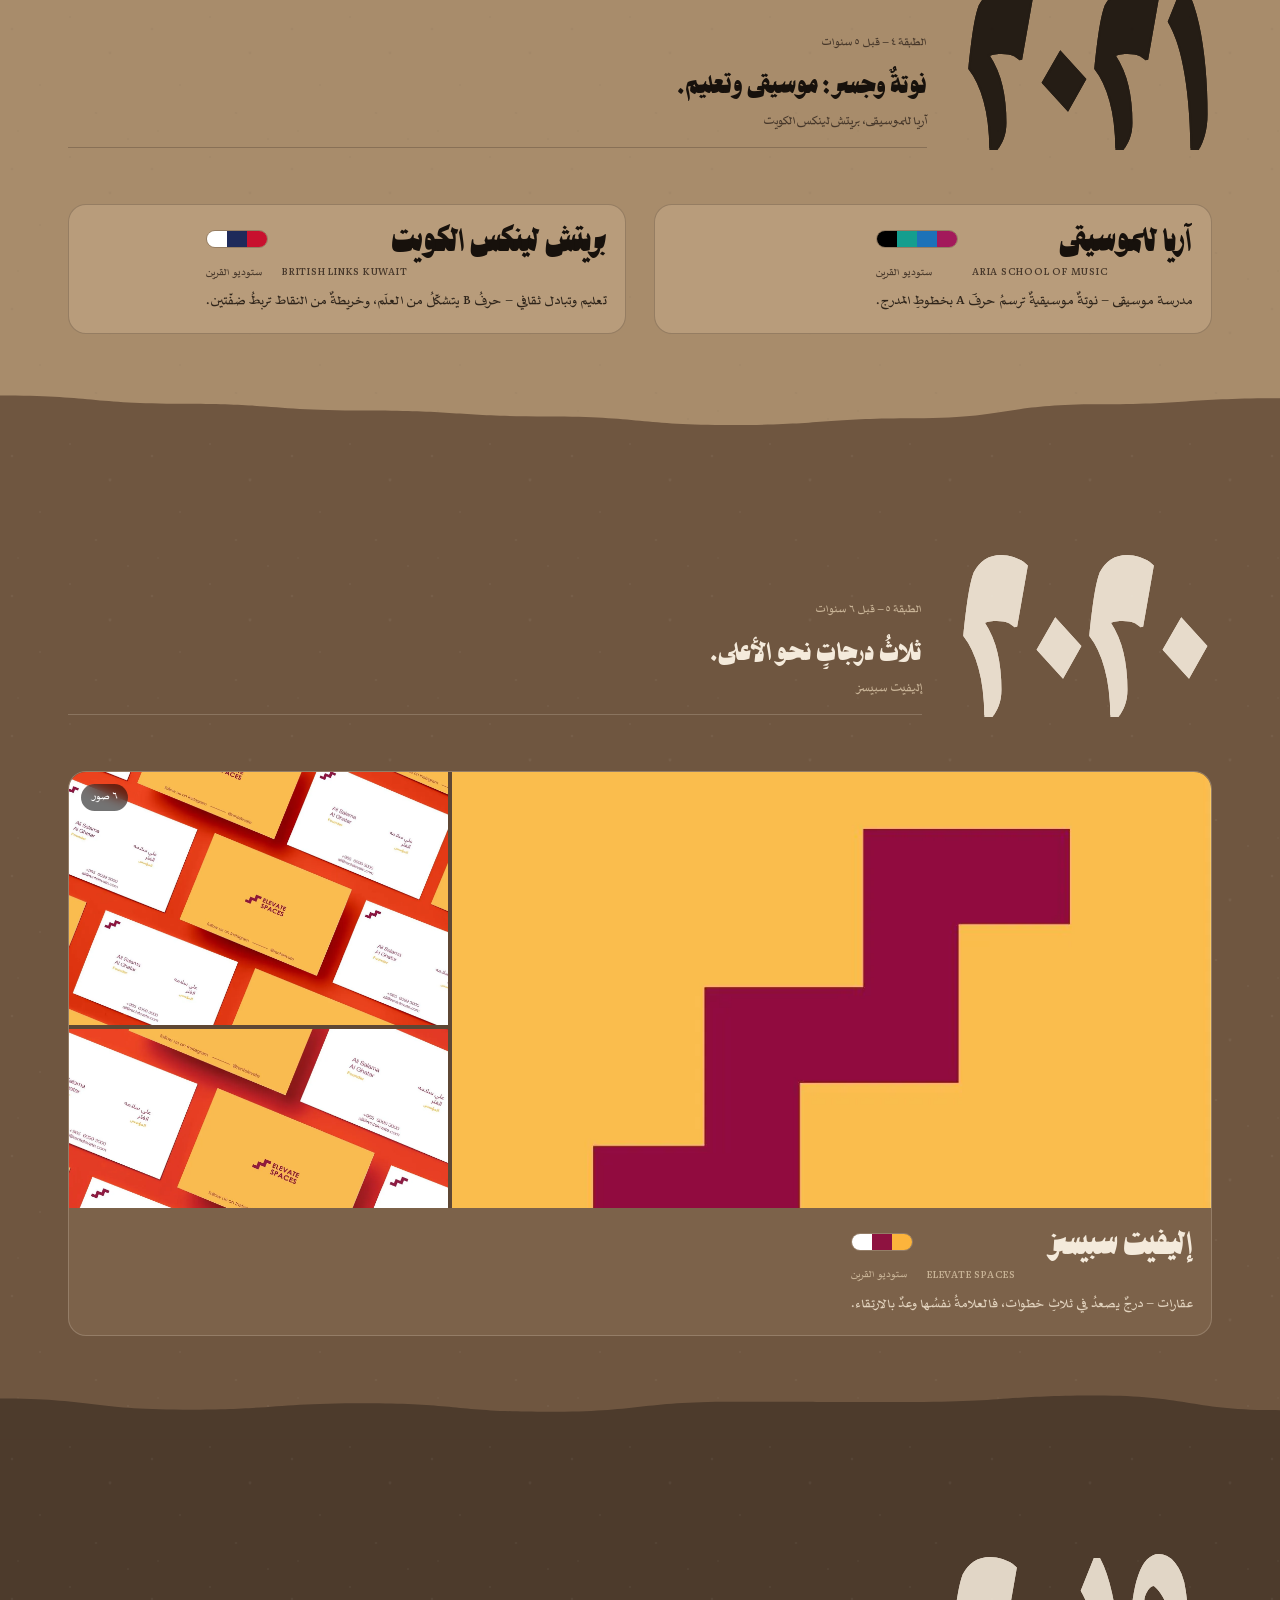
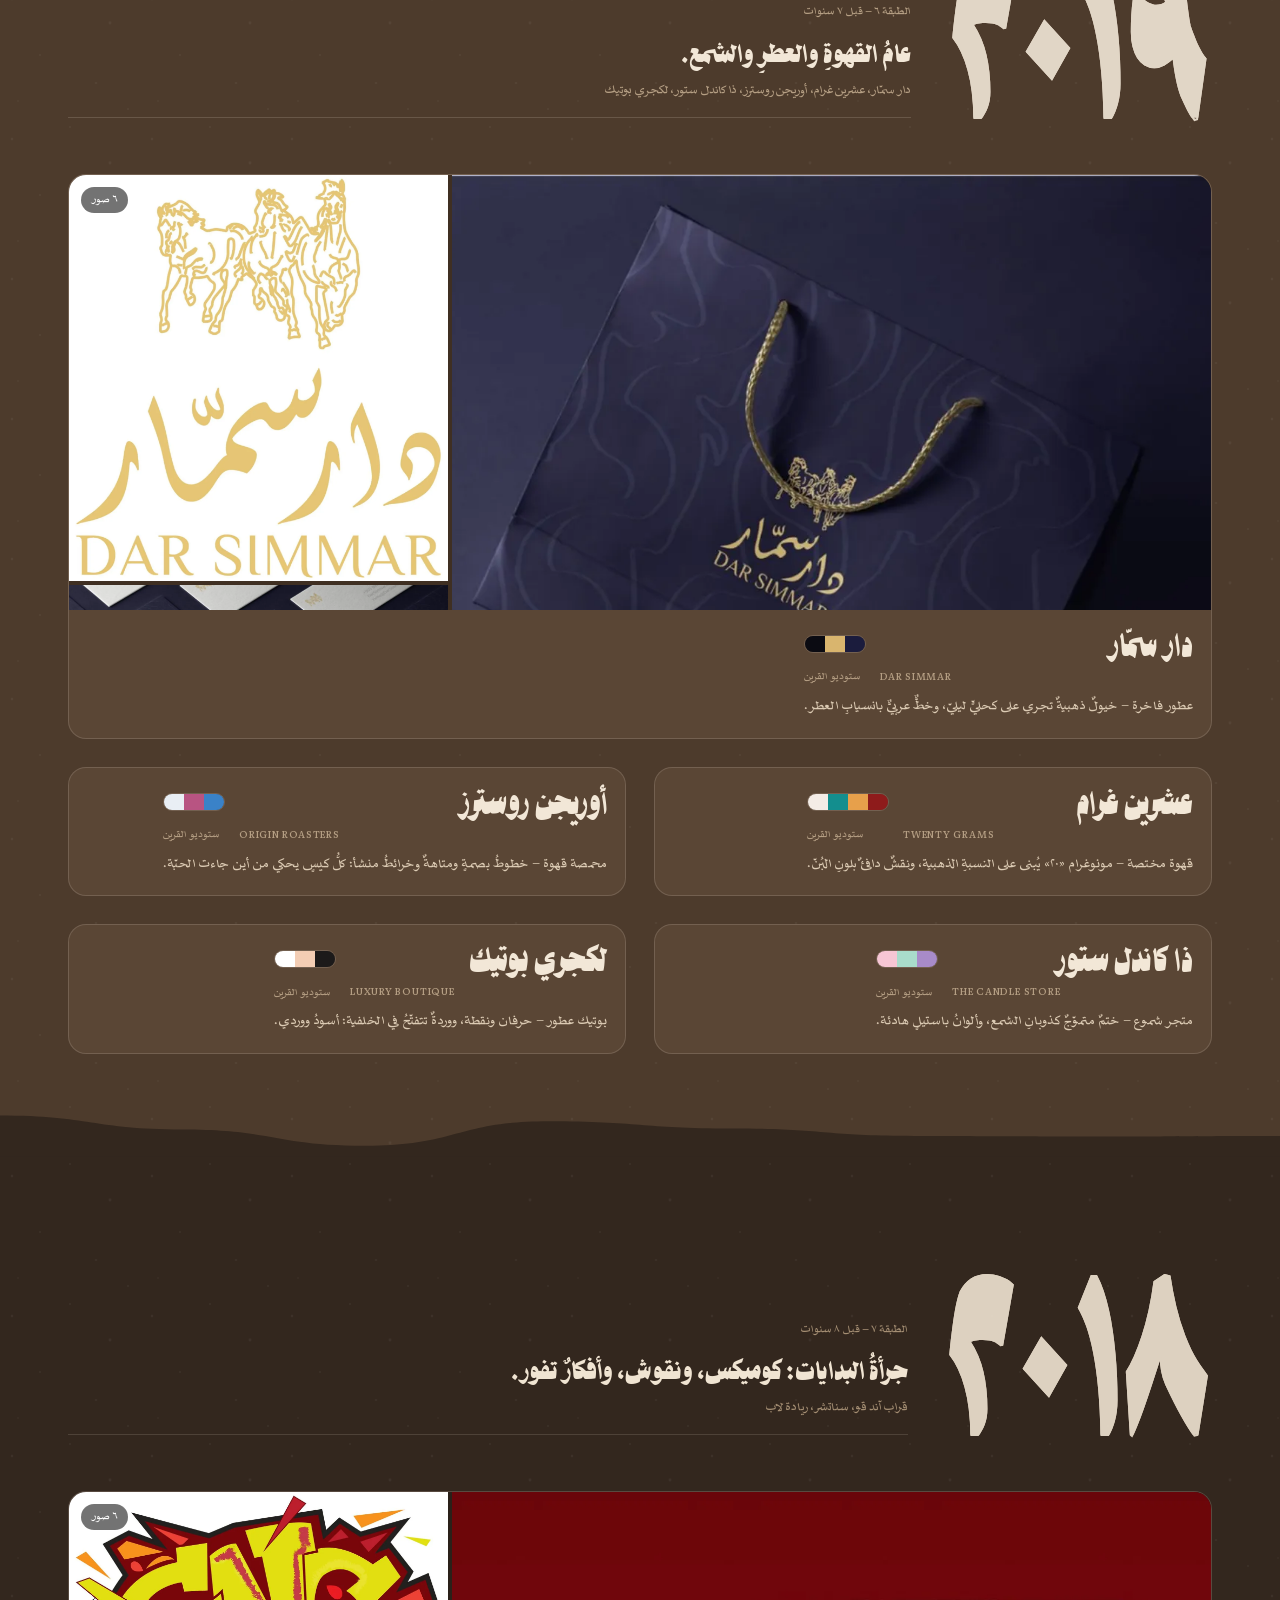
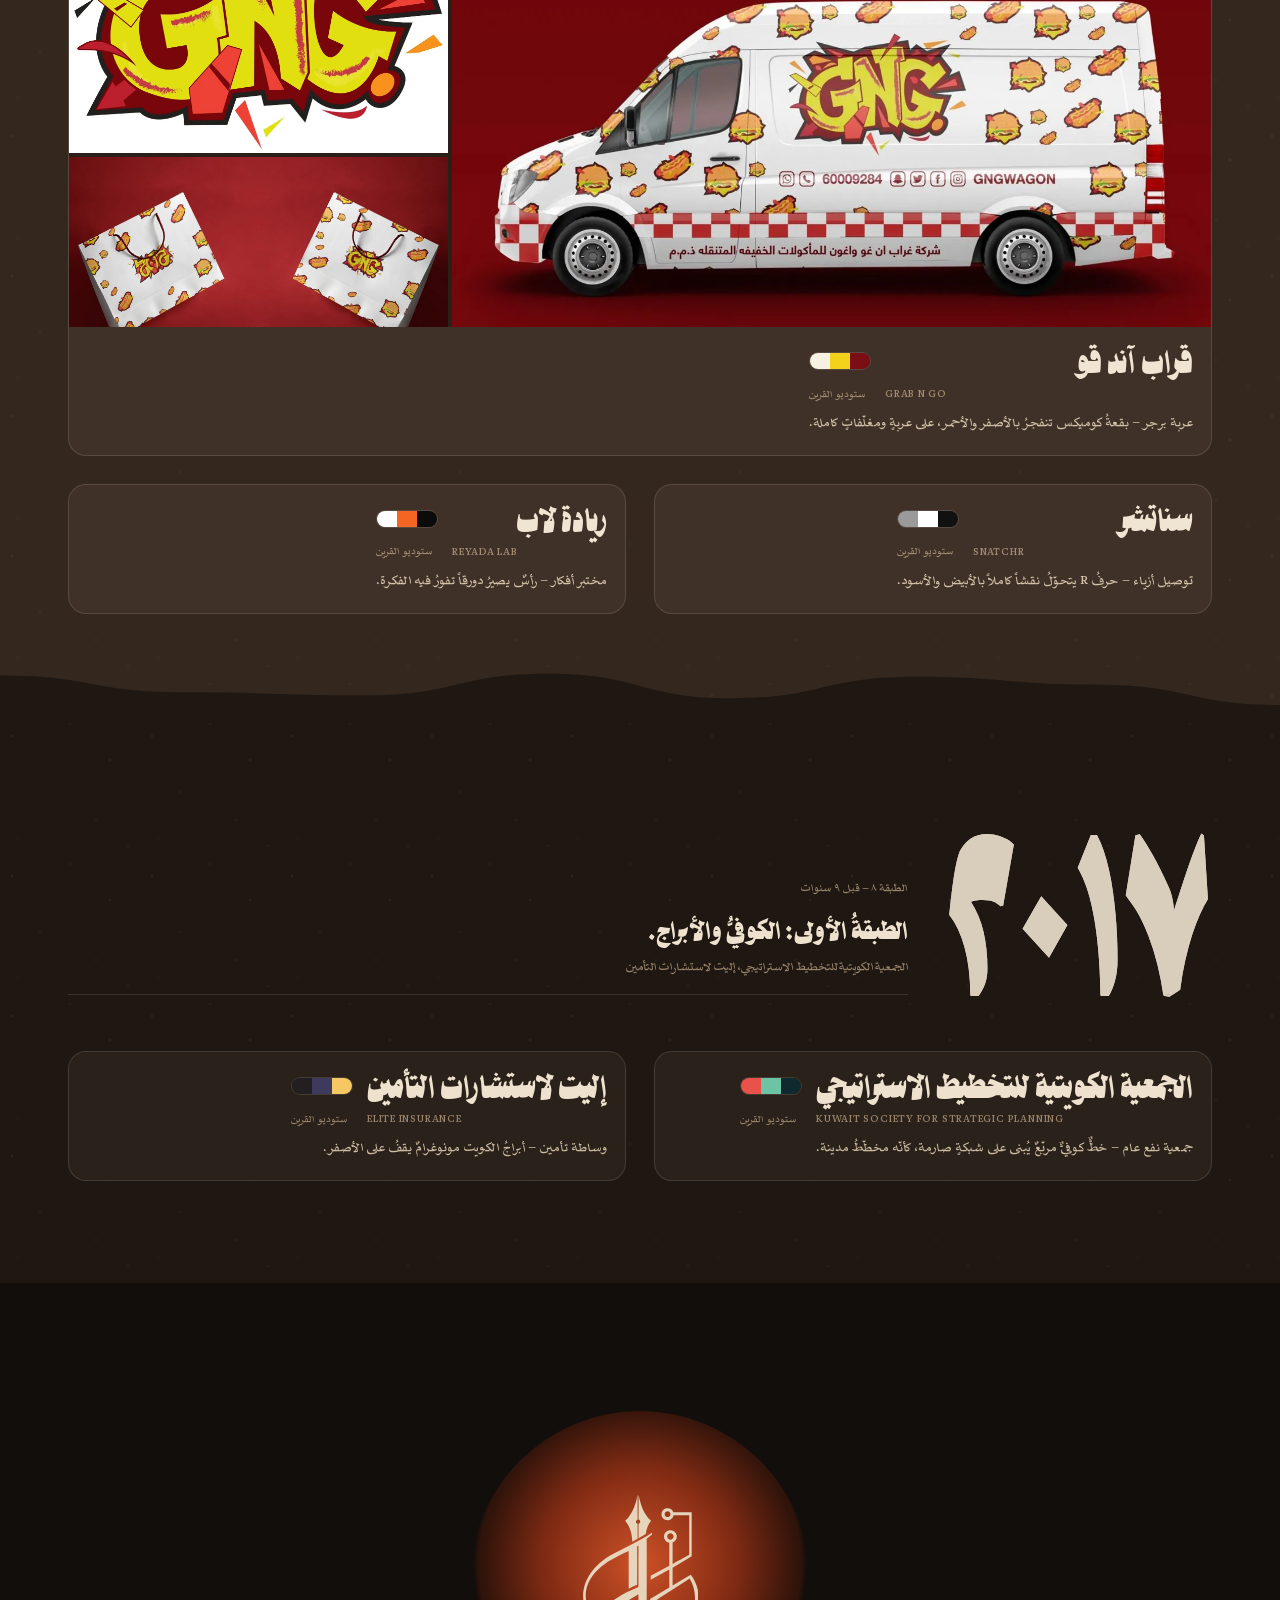
==== commit b9a4311f: "البروتفوليو: الختام «راسلني» بإنستغرام وواتساب بزنس فقط Co-Authored-By: Claude Opus 5.5 <noreply@ant" ====
--- a/portfolio/index.html
+++ b/portfolio/index.html
@@ -179,7 +179,9 @@
 .closing p{max-width:40ch;margin:0 auto 28px;color:#BFAF98;font-size:20px}
 .closing .row{display:flex;gap:14px;justify-content:center;flex-wrap:wrap}
 .closing .cta{background:#EFE5D6;color:#120E0B}
-.closing .cta.ghost{background:transparent;color:#EFE5D6;border:1px solid rgba(239,229,214,.35)}
+.closing h2{margin-bottom:30px}
+.closing .cta{padding:14px 26px;font-size:19px}
+.closing .cta.wa{background:#25D366;color:#0B2414}
 .closing .cta:hover{background:var(--clay);color:#fff}
 .foot{margin-top:70px;padding-top:24px;border-top:1px solid rgba(239,229,214,.12);display:flex;justify-content:space-between;flex-wrap:wrap;gap:10px;font-size:14px;color:#8F7F6A}
 
@@ -273,12 +275,12 @@
   <svg class="edge" viewBox="0 0 1440 60" preserveAspectRatio="none" aria-hidden="true" style="position:absolute;top:0;left:0;width:100%;height:60px;transform:translateY(-99%)"><path id="closeEdge"/></svg>
   <div class="wrap">
     <div class="core"><img src="../img/logo-cream.svg" alt="شعار حيدر"></div>
-    <h2>والطبقةُ التالية؟</h2>
-    <p>ربّما تكونُ علامتَك أنت. هويّةٌ تبدأ من فكرة، وتمتدُّ إلى كلِّ ما يلمسه جمهورك.</p>
+    <h2>راسلني</h2>
     <div class="row">
-      <a class="cta" href="https://instagram.com/haydar.almaateeq" target="_blank" rel="noopener">راسلني على إنستغرام
-        <svg viewBox="0 0 24 24"><path d="M19 12H5M11 6l-6 6 6 6"/></svg></a>
-      <a class="cta ghost" href="../">معرضُ الهويّات</a>
+      <a class="cta" href="https://instagram.com/haydar.almaateeq" target="_blank" rel="noopener">
+        <svg viewBox="0 0 24 24"><rect x="3" y="3" width="18" height="18" rx="5"/><circle cx="12" cy="12" r="4"/><circle cx="17.5" cy="6.5" r=".6" fill="currentColor"/></svg>إنستغرام</a>
+      <a class="cta wa" href="https://wa.me/message/YNVDPPK3BIOJE1" target="_blank" rel="noopener">
+        <svg viewBox="0 0 24 24"><path d="M4 20l1.3-4A8 8 0 1 1 8.4 19z"/><path d="M9 9.5c0 3 2.5 5.5 5.5 5.5l1-1.6-1.8-.9-.8.8a4 4 0 0 1-2.2-2.2l.8-.8-.9-1.8z" fill="currentColor" stroke="none"/></svg>واتساب بزنس</a>
     </div>
     <div class="foot">
       <span>حيدر المعاتيق — أبو إيليا</span>
